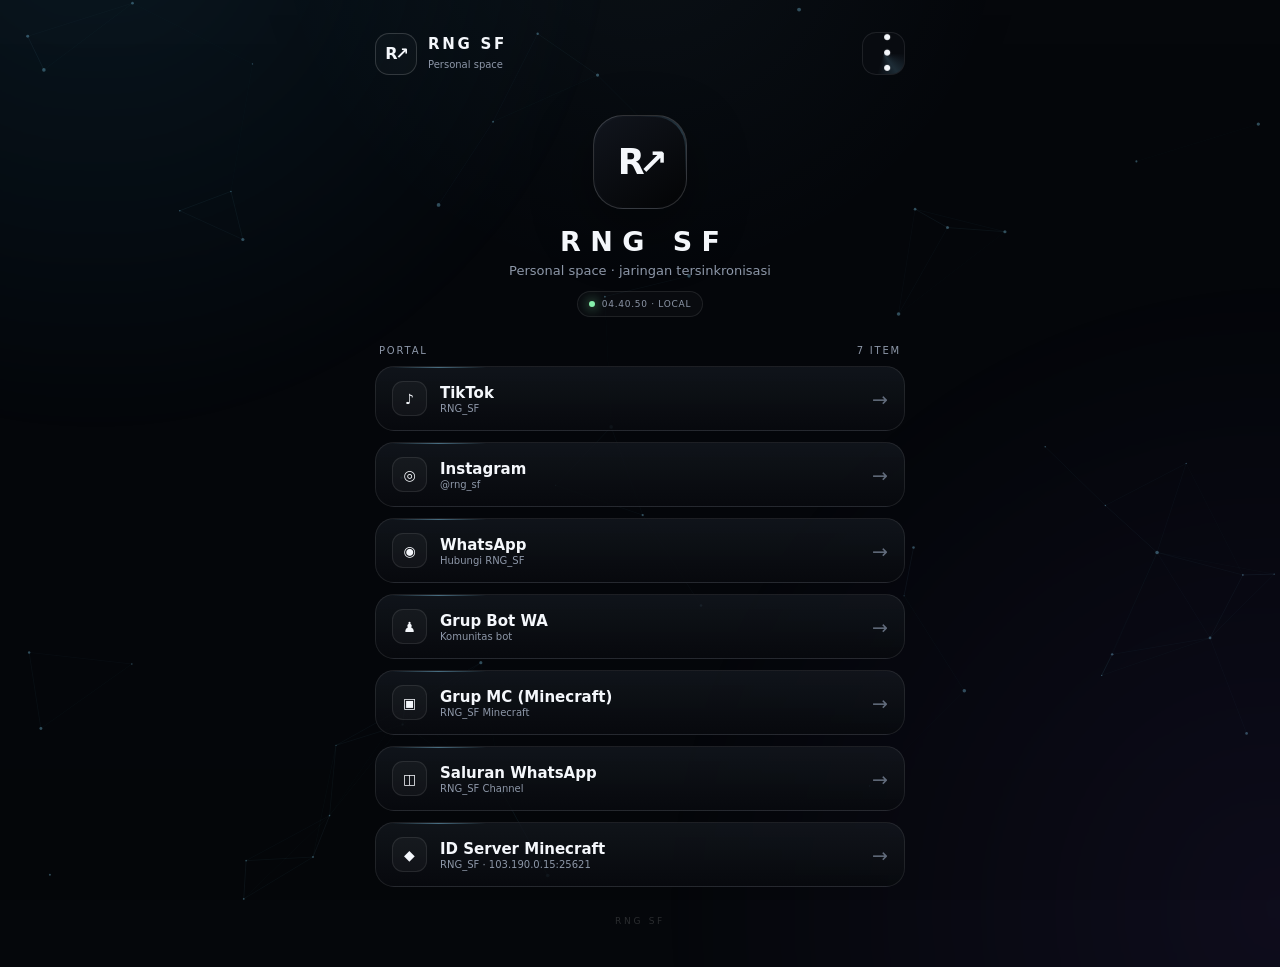
==== index.html @ b1307b65 "Add files via upload" ====
<!DOCTYPE html>
<html lang="id">
<head>

<meta charset="UTF-8">

<meta
    name="viewport"
    content="width=device-width, initial-scale=1.0, maximum-scale=1.0, user-scalable=no"
>

<meta
    name="theme-color"
    content="#05070b"
>

<meta
    name="color-scheme"
    content="dark"
>

<title>RNG SF</title>

<style>

/* =========================================================
   RNG SF
   MAIN INDEX
   Dibuat ulang dari nol.
   Jangan masukkan password di file ini.
   ========================================================= */


/* =========================================================
   ROOT
   ========================================================= */
.readmeContent{
    line-height:1.72;
    color:var(--text);
    padding:4px 2px 10px;
}

.readmeContent h2,
.readmeContent h3,
.readmeContent h4{
    margin:18px 0 8px;
    letter-spacing:-.02em;
}

.readmeContent h2:first-child{margin-top:0;}
.readmeContent p{margin:0 0 14px;}
.readmeContent ul{margin:8px 0 16px;padding-left:22px;}
.readmeContent li{margin:6px 0;}
.readmeContent code{
    padding:2px 6px;
    border:1px solid var(--border);
    border-radius:7px;
    background:rgba(255,255,255,.045);
}

.readmeContent blockquote{
    margin:12px 0;
    padding:10px 13px;
    border-left:2px solid var(--accent);
    border-radius:0 10px 10px 0;
    background:rgba(255,255,255,.025);
}

.readmeLoading,
.readmeEmpty{
    padding:28px 8px;
    text-align:center;
}

.readmeEmptyIcon{
    width:58px;
    height:58px;
    margin:0 auto 12px;
    display:grid;
    place-items:center;
    border:1px solid var(--border-strong);
    border-radius:18px;
    font-size:24px;
    animation:pulse 1.7s ease-in-out infinite;
}



:root{

    --bg:
        #05070b;

    --bg-soft:
        #090c12;

    --panel:
        rgba(14,18,25,.78);

    --panel-solid:
        #0d1118;

    --panel-soft:
        rgba(255,255,255,.035);

    --border:
        rgba(255,255,255,.09);

    --border-strong:
        rgba(255,255,255,.16);

    --text:
        #f4f7fb;

    --muted:
        #8d97a8;

    --muted-2:
        #626c7c;

    --accent:
        #8bdcff;

    --accent-soft:
        rgba(139,220,255,.12);

    --success:
        #86efac;

    --danger:
        #fb7185;

    --warning:
        #facc15;

    --radius-xl:
        28px;

    --radius-lg:
        20px;

    --radius-md:
        15px;

    --ease:
        cubic-bezier(.2,.8,.2,1);

}


/* =========================================================
   RESET
   ========================================================= */

*{

    box-sizing:
        border-box;

    margin:
        0;

    padding:
        0;

    -webkit-tap-highlight-color:
        transparent;

}


html{

    scroll-behavior:
        smooth;

}


body{

    min-height:
        100svh;

    background:
        var(--bg);

    color:
        var(--text);

    font-family:
        Inter,
        system-ui,
        -apple-system,
        BlinkMacSystemFont,
        "Segoe UI",
        sans-serif;

    overflow-x:
        hidden;

    -webkit-font-smoothing:
        antialiased;

}


button,
input,
select,
textarea{

    font:
        inherit;

}


button{

    color:
        inherit;

}


a{

    color:
        inherit;

    text-decoration:
        none;

}


[hidden]{

    display:
        none !important;

}


/* =========================================================
   BACKGROUND
   ========================================================= */

#networkCanvas{

    position:
        fixed;

    inset:
        0;

    width:
        100%;

    height:
        100%;

    z-index:
        0;

    pointer-events:
        none;

}


.backgroundGlow{

    position:
        fixed;

    inset:
        -35%;

    z-index:
        1;

    pointer-events:
        none;

    background:

        radial-gradient(
            circle at 25% 15%,
            rgba(56,189,248,.09),
            transparent 25%
        ),

        radial-gradient(
            circle at 80% 80%,
            rgba(139,92,246,.075),
            transparent 30%
        );

    filter:
        blur(15px);

    animation:
        backgroundMove 14s ease-in-out infinite alternate;

}


@keyframes backgroundMove{

    from{

        transform:
            translate(
                -1%,
                1%
            );

    }

    to{

        transform:
            translate(
                2%,
                -2%
            )
            scale(1.04);

    }

}


/* =========================================================
   MAIN
   ========================================================= */

.app{

    position:
        relative;

    z-index:
        5;

    width:
        min(100%,560px);

    min-height:
        100svh;

    margin:
        auto;

    padding:
        18px
        15px
        32px;

}


@media(min-width:700px){

    .app{

        padding-top:
            32px;

    }

}


/* =========================================================
   TOP BAR
   ========================================================= */

.topbar{

    display:
        flex;

    align-items:
        center;

    justify-content:
        space-between;

    margin-bottom:
        15px;

}


.brand{

    display:
        flex;

    align-items:
        center;

    gap:
        11px;

}


.brandIcon{

    width:
        42px;

    height:
        42px;

    border:
        1px solid var(--border-strong);

    border-radius:
        14px;

    display:
        grid;

    place-items:
        center;

    background:
        rgba(255,255,255,.025);

}


.brandIcon span{

    font-size:
        16px;

    font-weight:
        900;

    letter-spacing:
        -2px;

}


.brandText strong{

    display:
        block;

    font-size:
        15px;

    letter-spacing:
        .18em;

}


.brandText small{

    color:
        var(--muted);

    font-size:
        10px;

}


.menuButton{

    width:
        43px;

    height:
        43px;

    border:
        1px solid var(--border);

    border-radius:
        14px;

    background:
        rgba(10,13,18,.75);

    cursor:
        pointer;

    display:
        grid;

    place-items:
        center;

    transition:
        .25s var(--ease);

}


.menuButton:hover{

    border-color:
        var(--border-strong);

    background:
        rgba(255,255,255,.055);

}


.menuButton:active{

    transform:
        scale(.93);

}


.menuDots{

    font-size:
        21px;

    letter-spacing:
        3px;

    transform:
        rotate(90deg);

}



/* =========================================================
   RNG SF — POLISH / MOTION
   ========================================================= */

body::before{
    content:"";
    position:fixed;
    inset:0;
    z-index:0;
    pointer-events:none;
    background:
        radial-gradient(circle at 50% -10%, rgba(139,220,255,.055), transparent 34%),
        linear-gradient(180deg, transparent 0%, rgba(0,0,0,.12) 100%);
    opacity:.9;
}

main{
    position:relative;
    z-index:2;
}

.hero{
    animation:heroEnter .8s cubic-bezier(.2,.8,.2,1) both;
}

.hero .logo{
    animation:heroLogoIn .9s cubic-bezier(.2,.8,.2,1) both, heroFloat 5s ease-in-out 1s infinite;
}

.hero h1{
    animation:textRise .7s .12s cubic-bezier(.2,.8,.2,1) both;
}

.hero > p,
.hero .status{
    animation:textRise .7s .22s cubic-bezier(.2,.8,.2,1) both;
}

.portalList{
    perspective:900px;
}

.portalButton{
    animation:portalIn .55s var(--ease) both;
    transform-origin:center bottom;
}

.portalButton:nth-child(1){animation-delay:.04s}
.portalButton:nth-child(2){animation-delay:.09s}
.portalButton:nth-child(3){animation-delay:.14s}
.portalButton:nth-child(4){animation-delay:.19s}
.portalButton:nth-child(5){animation-delay:.24s}
.portalButton:nth-child(6){animation-delay:.29s}
.portalButton:nth-child(7){animation-delay:.34s}
.portalButton:nth-child(8){animation-delay:.39s}

.menuButton{
    position:relative;
    overflow:hidden;
}

.menuButton::after{
    content:"";
    position:absolute;
    inset:-40%;
    background:conic-gradient(from 90deg, transparent, rgba(139,220,255,.16), transparent 30%);
    animation:menuRing 5s linear infinite;
    pointer-events:none;
}

.menuDots{position:relative;z-index:1;}

.overlay.open .modal{
    animation:modalIn .34s cubic-bezier(.2,.85,.25,1) both;
}

.overlay:not(.open) .modal{
    animation:modalOut .18s ease both;
}

.menuItem{
    transition:transform .22s var(--ease), border-color .22s var(--ease), background .22s var(--ease), box-shadow .22s var(--ease);
}

.menuItem:hover{
    transform:translateX(4px);
    box-shadow:0 12px 32px rgba(0,0,0,.16);
}

.menuItem:active{
    transform:scale(.985) translateX(2px);
}

@keyframes heroEnter{
    from{opacity:0; transform:translateY(8px)}
    to{opacity:1; transform:none}
}

@keyframes heroLogoIn{
    from{opacity:0; transform:scale(.78) rotate(-8deg)}
    to{opacity:1; transform:scale(1) rotate(0)}
}

@keyframes heroFloat{
    0%,100%{transform:translateY(0)}
    50%{transform:translateY(-4px)}
}

@keyframes textRise{
    from{opacity:0; transform:translateY(7px)}
    to{opacity:1; transform:none}
}

@keyframes menuRing{
    to{transform:rotate(360deg)}
}

@keyframes modalIn{
    from{opacity:0; transform:translateY(16px) scale(.985)}
    to{opacity:1; transform:none}
}

@keyframes modalOut{
    from{opacity:1}
    to{opacity:0}
}

@media (prefers-reduced-motion:reduce){
    *,*::before,*::after{
        animation-duration:.01ms !important;
        animation-iteration-count:1 !important;
        scroll-behavior:auto !important;
    }
}

body.lightweight .hero .logo,
body.lightweight .menuButton::after{
    animation:none !important;
}

/* =========================================================
   HERO
   ========================================================= */

.hero{

    text-align:
        center;

    padding:
        25px
        5px
        25px;

}


.logo{

    position:
        relative;

    width:
        94px;

    height:
        94px;

    margin:
        0 auto 17px;

    border:
        1px solid var(--border-strong);

    border-radius:
        30px;

    display:
        grid;

    place-items:
        center;

    overflow:
        hidden;

    background:
        linear-gradient(
            145deg,
            #141922,
            #030406
        );

    box-shadow:
        0 20px 60px rgba(0,0,0,.4);

}


.logo::before{

    content:
        "";

    position:
        absolute;

    width:
        170%;

    height:
        170%;

    background:
        conic-gradient(
            transparent,
            rgba(139,220,255,.2),
            transparent 30%
        );

    animation:
        logoSpin 7s linear infinite;

}


.logo::after{

    content:
        "";

    position:
        absolute;

    inset:
        1px;

    border-radius:
        inherit;

    background:
        linear-gradient(
            145deg,
            #11151d,
            #030405
        );

}


@keyframes logoSpin{

    to{

        transform:
            rotate(360deg);

    }

}


.logo span{

    position:
        relative;

    z-index:
        2;

    font-size:
        35px;

    font-weight:
        900;

    letter-spacing:
        -6px;

}


.hero h1{

    font-size:
        27px;

    letter-spacing:
        .35em;

    margin-left:
        .35em;

    font-weight:
        800;

}


.hero p{

    margin-top:
        6px;

    color:
        var(--muted);

    font-size:
        13px;

}


.status{

    display:
        inline-flex;

    align-items:
        center;

    gap:
        7px;

    margin-top:
        13px;

    padding:
        7px
        11px;

    border:
        1px solid var(--border);

    border-radius:
        999px;

    background:
        rgba(255,255,255,.025);

    color:
        var(--muted);

    font-size:
        9px;

    letter-spacing:
        .08em;

}


.statusDot{

    width:
        6px;

    height:
        6px;

    border-radius:
        50%;

    background:
        var(--success);

    box-shadow:
        0 0 12px var(--success);

}


/* =========================================================
   PORTAL
   ========================================================= */

.sectionHeader{

    display:
        flex;

    justify-content:
        space-between;

    align-items:
        center;

    margin:
        3px
        4px
        10px;

    color:
        var(--muted);

    font-size:
        10px;

    text-transform:
        uppercase;

    letter-spacing:
        .18em;

}


.portalList{

    display:
        grid;

    gap:
        11px;

}


.portalButton{

    position:
        relative;

    width:
        100%;

    min-height:
        65px;

    border:
        1px solid var(--border);

    border-radius:
        19px;

    background:
        linear-gradient(
            180deg,
            rgba(20,24,31,.78),
            rgba(8,10,14,.88)
        );

    display:
        flex;

    align-items:
        center;

    justify-content:
        space-between;

    padding:
        0
        16px;

    overflow:
        hidden;

    cursor:
        pointer;

    animation:
        portalIn .55s var(--ease) both;

    transition:
        .3s var(--ease);

}


.portalButton::before{

    content:
        "";

    position:
        absolute;

    left:
        15px;

    top:
        0;

    width:
        95px;

    height:
        1px;

    background:
        linear-gradient(
            90deg,
            transparent,
            var(--accent),
            transparent
        );

    opacity:
        .45;

}


.portalButton::after{

    content:
        "";

    position:
        absolute;

    inset:
        0;

    background:
        linear-gradient(
            105deg,
            transparent,
            rgba(255,255,255,.045),
            transparent
        );

    transform:
        translateX(-120%);

    transition:
        .7s;

}


.portalButton:hover::after{

    transform:
        translateX(120%);

}


.portalButton:hover{

    transform:
        translateY(-2px);

    border-color:
        var(--border-strong);

}


.portalButton:active{

    transform:
        scale(.985);

}


@keyframes portalIn{

    from{

        opacity:
            0;

        transform:
            translateY(10px);

    }

    to{

        opacity:
            1;

        transform:
            none;

    }

}


.portalLeft{

    display:
        flex;

    align-items:
        center;

    gap:
        13px;

    min-width:
        0;

}


.portalIcon{

    width:
        35px;

    height:
        35px;

    flex:
        0 0 35px;

    display:
        grid;

    place-items:
        center;

    border:
        1px solid var(--border);

    border-radius:
        11px;

    background:
        rgba(255,255,255,.035);

    font-size:
        14px;

}


.portalText{

    min-width:
        0;

    text-align:
        left;

}


.portalName{

    display:
        block;

    font-size:
        15px;

    font-weight:
        700;

    white-space:
        nowrap;

    overflow:
        hidden;

    text-overflow:
        ellipsis;

}


.portalSubtitle{

    display:
        block;

    color:
        var(--muted);

    font-size:
        10px;

    margin-top:
        1px;

}


.portalArrow{

    color:
        var(--muted-2);

    font-size:
        19px;

    transition:
        .25s;

}


.portalButton:hover .portalArrow{

    color:
        var(--text);

    transform:
        translateX(4px);

}


.fallback{

    padding:
        15px;

    border:
        1px dashed var(--border-strong);

    border-radius:
        16px;

    color:
        var(--muted);

    text-align:
        center;

    font-size:
        12px;

}


/* =========================================================
   FOOTER SECRET
   ========================================================= */

.footer{

    display:
        flex;

    justify-content:
        center;

    padding-top:
        20px;

}


.secretTrigger{

    border:
        0;

    background:
        transparent;

    color:
        rgba(255,255,255,.15);

    padding:
        9px
        12px;

    font-size:
        9px;

    letter-spacing:
        .3em;

    cursor:
        pointer;

    transition:
        .3s;

}


.secretTrigger:hover{

    color:
        rgba(255,255,255,.4);

}


/* =========================================================
   OVERLAY
   ========================================================= */

.overlay{

    position:
        fixed;

    inset:
        0;

    z-index:
        50;

    display:
        flex;

    align-items:
        flex-end;

    justify-content:
        center;

    background:
        rgba(2,4,7,.72);

    backdrop-filter:
        blur(15px);

    -webkit-backdrop-filter:
        blur(15px);

    opacity:
        0;

    pointer-events:
        none;

    transition:
        .35s;

}


.overlay.open{

    opacity:
        1;

    pointer-events:
        auto;

}


/* Child screens stack above parent screens. */
#menuOverlay{z-index:50;}
#calendarOverlay{z-index:60;align-items:stretch;}
#contentOverlay{z-index:70;}
#secretOverlay{z-index:80;}
#onboardingOverlay{z-index:90;}
#calendarOverlay .modal{width:100%;max-width:none;height:100dvh;max-height:none;border-radius:0;overflow-y:auto;overscroll-behavior:contain;padding-bottom:max(18px,env(safe-area-inset-bottom));}
#calendarDays,.calendarDay{touch-action:manipulation;}
.calendarDay{user-select:none;-webkit-tap-highlight-color:transparent;}
#calendarOverlay .calendarTop{flex-shrink:0;}
#calendarOverlay .calendarDays{min-height:0;}
#calendarOverlay .calendarActions{padding-bottom:4px;}
@media(max-width:699px){
    #calendarOverlay .modal{padding:14px 12px max(16px,env(safe-area-inset-bottom));}
    #calendarOverlay .calendarDay{min-height:58px;}
    #calendarOverlay .calendarActions{position:sticky;bottom:0;background:linear-gradient(180deg,transparent,rgba(7,9,13,.98) 28%);padding-top:18px;}
}



.modal{

    width:
        min(100%,570px);

    max-height:
        92svh;

    overflow:
        auto;

    padding:
        18px
        17px
        28px;

    border:
        1px solid var(--border-strong);

    border-radius:
        28px
        28px
        0
        0;

    background:
        linear-gradient(
            180deg,
            rgba(20,24,31,.98),
            rgba(7,9,13,.99)
        );

    box-shadow:
        0 -25px 90px rgba(0,0,0,.5);

    transform:
        translateY(40px);

    transition:
        .4s var(--ease);

}


.overlay.open .modal{

    transform:
        translateY(0);

}


@media(min-width:700px){

    .overlay{

        align-items:
            center;

    }

    .modal{

        border-radius:
            28px;

        max-height:
            88svh;

    }

}


.modalHead{

    display:
        flex;

    justify-content:
        space-between;

    align-items:
        flex-start;

    gap:
        12px;

    margin-bottom:
        17px;

}


.modalHead h2{

    font-size:
        20px;

}


.modalHead p{

    color:
        var(--muted);

    font-size:
        11px;

    margin-top:
        2px;

}


.closeButton{

    width:
        38px;

    height:
        38px;

    flex:
        0 0 38px;

    border:
        1px solid var(--border);

    border-radius:
        12px;

    background:
        rgba(255,255,255,.035);

    cursor:
        pointer;

    font-size:
        20px;

}


/* =========================================================
   MENU
   ========================================================= */

.menuList{

    display:
        grid;

    gap:
        9px;

}


.menuItem{

    width:
        100%;

    border:
        1px solid var(--border);

    border-radius:
        17px;

    background:
        rgba(255,255,255,.025);

    padding:
        14px;

    display:
        flex;

    align-items:
        center;

    gap:
        12px;

    text-align:
        left;

    cursor:
        pointer;

    transition:
        .25s;

}


.menuItem:hover{

    border-color:
        var(--border-strong);

    background:
        rgba(255,255,255,.05);

}


.menuIcon{

    width:
        41px;

    height:
        41px;

    flex:
        0 0 41px;

    display:
        grid;

    place-items:
        center;

    border:
        1px solid var(--border);

    border-radius:
        13px;

    background:
        rgba(255,255,255,.03);

}


.menuText b{

    display:
        block;

    font-size:
        13px;

}


.menuText span{

    display:
        block;

    color:
        var(--muted);

    font-size:
        10px;

    margin-top:
        2px;

}


/* =========================================================
   FORM
   ========================================================= */

.formGrid{

    display:
        grid;

    gap:
        13px;

}


.field{

    display:
        grid;

    gap:
        6px;

}


.field label{

    color:
        #bbc3cf;

    font-size:
        11px;

}


.field input,
.field select,
.field textarea{

    width:
        100%;

    border:
        1px solid var(--border);

    border-radius:
        14px;

    padding:
        13px
        14px;

    outline:
        none;

    background:
        #0b0e13;

    color:
        var(--text);

}


.field input:focus,
.field select:focus,
.field textarea:focus{

    border-color:
        rgba(139,220,255,.6);

    box-shadow:
        0 0 0 3px rgba(139,220,255,.07);

}


.row{

    display:
        grid;

    grid-template-columns:
        1fr 1fr;

    gap:
        9px;

}


.choiceGrid{

    display:
        grid;

    gap:
        8px;

}


.choice{

    width:
        100%;

    padding:
        13px;

    border:
        1px solid var(--border);

    border-radius:
        14px;

    background:
        rgba(255,255,255,.025);

    text-align:
        left;

    cursor:
        pointer;

    transition:
        .25s;

}


.choice:hover{

    border-color:
        var(--border-strong);

}


.choice.active{

    border-color:
        rgba(139,220,255,.65);

    background:
        var(--accent-soft);

}


.note{

    padding:
        12px
        13px;

    border:
        1px solid var(--border);

    border-radius:
        14px;

    background:
        rgba(255,255,255,.025);

    color:
        var(--muted);

    font-size:
        11px;

}


.actions{

    display:
        grid;

    grid-template-columns:
        1fr 1fr;

    gap:
        9px;

    margin-top:
        15px;

}


.primary,
.secondary{

    width:
        100%;

    min-height:
        47px;

    border-radius:
        15px;

    cursor:
        pointer;

    font-weight:
        750;

}


.primary{

    border:
        0;

    background:
        #eef2ff;

    color:
        #080b11;

}


.secondary{

    border:
        1px solid var(--border);

    background:
        rgba(255,255,255,.035);

}


/* =========================================================
   SECRET
   ========================================================= */

.secretModal{

    background:

        radial-gradient(
            circle at 50% -10%,
            rgba(139,220,255,.1),
            transparent 35%
        ),

        linear-gradient(
            180deg,
            #0d1118,
            #05070a
        );

}


.secretContent{

    text-align:
        center;

    padding:
        7px
        3px
        4px;

}


.secretOrb{

    position:
        relative;

    width:
        84px;

    height:
        84px;

    margin:
        0 auto 18px;

    border:
        1px solid rgba(139,220,255,.2);

    border-radius:
        50%;

    display:
        grid;

    place-items:
        center;

}


.secretOrb::before{

    content:
        "";

    position:
        absolute;

    inset:
        8px;

    border:
        1px dashed rgba(139,220,255,.18);

    border-radius:
        50%;

    animation:
        spin 8s linear infinite;

}


.secretOrb::after{

    content:
        "";

    width:
        7px;

    height:
        7px;

    border-radius:
        50%;

    background:
        var(--accent);

    box-shadow:
        0 0 20px var(--accent);

    animation:
        pulse 1.5s ease-in-out infinite;

}


@keyframes spin{

    to{

        transform:
            rotate(360deg);

    }

}


@keyframes pulse{

    50%{

        transform:
            scale(1.7);

        opacity:
            .5;

    }

}


.secretContent h2{

    font-size:
        21px;

    letter-spacing:
        .08em;

}


.secretContent p{

    margin:
        5px
        0
        18px;

    color:
        var(--muted);

    font-size:
        11px;

}


.secretInput{

    width:
        100%;

    padding:
        16px;

    border:
        1px solid var(--border-strong);

    border-radius:
        15px;

    background:
        #080b0f;

    color:
        var(--text);

    text-align:
        center;

    letter-spacing:
        .32em;

    font-size:
        19px;

    outline:
        none;

}


.secretInput:focus{

    border-color:
        rgba(139,220,255,.65);

    box-shadow:
        0 0 0 4px rgba(139,220,255,.07);

}


.secretSubmit{

    margin-top:
        10px;

}


.secretStatus{

    min-height:
        21px;

    margin-top:
        10px;

    color:
        var(--muted);

    font-size:
        11px;

}


.shake{

    animation:
        shake .38s ease;

}


@keyframes shake{

    20%,
    60%{

        transform:
            translateX(-6px);

    }

    40%,
    80%{

        transform:
            translateX(6px);

    }

}


.successMark{

    width:
        58px;

    height:
        58px;

    margin:
        4px
        auto
        15px;

    border:
        1px solid rgba(134,239,172,.35);

    border-radius:
        50%;

    display:
        grid;

    place-items:
        center;

    color:
        var(--success);

    font-size:
        27px;

    animation:
        successPop .5s var(--ease);

}


@keyframes successPop{

    from{

        opacity:
            0;

        transform:
            scale(.5);

    }

    to{

        opacity:
            1;

        transform:
            scale(1);

    }

}


/* =========================================================
   ONBOARDING
   ========================================================= */

.stepbar{

    display:
        flex;

    gap:
        5px;

    margin-bottom:
        18px;

}


.stepbar i{

    flex:
        1;

    height:
        3px;

    border-radius:
        99px;

    background:
        rgba(255,255,255,.08);

}


.stepbar i.active{

    background:
        var(--accent);

}


.question{

    display:
        none;

}


.question.active{

    display:
        block;

    animation:
        questionIn .35s var(--ease);

}


@keyframes questionIn{

    from{

        opacity:
            0;

        transform:
            translateY(9px);

    }

    to{

        opacity:
            1;

        transform:
            none;

    }

}


/* =========================================================
   CALENDAR
   ========================================================= */

.calendarTop{

    display:
        flex;

    justify-content:
        space-between;

    align-items:
        center;

    margin-bottom:
        13px;

}


.calendarTitle strong{

    display:
        block;

    font-size:
        20px;

}


.calendarTitle small{

    color:
        var(--muted);

    font-size:
        10px;

}


.monthButtons{

    display:
        flex;

    gap:
        5px;

}


.monthButtons button{

    width:
        37px;

    height:
        37px;

    border:
        1px solid var(--border);

    border-radius:
        11px;

    background:
        rgba(255,255,255,.035);

    cursor:
        pointer;

}


.stats{

    display:
        grid;

    grid-template-columns:
        repeat(4,1fr);

    gap:
        8px;

    margin-bottom:
        14px;

}


.stat{

    padding:
        11px;

    border:
        1px solid var(--border);

    border-radius:
        14px;

    background:
        rgba(255,255,255,.025);

}


.stat b{

    display:
        block;

    font-size:
        17px;

}


.stat span{

    color:
        var(--muted);

    font-size:
        8px;

    letter-spacing:
        .06em;

}


.week{

    display:
        grid;

    grid-template-columns:
        repeat(7,1fr);

    gap:
        4px;

    margin-bottom:
        5px;

}


.week span{

    text-align:
        center;

    color:
        var(--muted);

    font-size:
        9px;

    padding:
        3px;

}


.calendarDays{

    display:
        grid;

    grid-template-columns:
        repeat(7,1fr);

    gap:
        4px;

}


.calendarDay{

    position:
        relative;

    min-height:
        53px;

    padding:
        6px;

    border:
        1px solid var(--border);

    border-radius:
        11px;

    background:
        rgba(255,255,255,.018);

    text-align:
        left;

    cursor:
        pointer;

}


.calendarDay.muted{

    opacity:
        .25;

}


.calendarDay.today{

    border-color:
        rgba(139,220,255,.7);

}


.calendarDay.work{

    background:
        rgba(139,220,255,.05);

}


.calendarDay.off{

    background:
        rgba(255,255,255,.018);

}


.calendarDay.leave{

    background:
        rgba(251,113,133,.08);

    border-color:
        rgba(251,113,133,.28);

}


.calendarDay.nationalHoliday{
    border-color:rgba(251,191,36,.45);
}
.nationalHolidayPanel{
    margin-top:8px; padding:10px 12px; border:1px solid rgba(251,191,36,.22);
    border-radius:12px; background:rgba(251,191,36,.045);
}
.nationalHolidayHead{display:flex;justify-content:space-between;gap:10px;align-items:center;margin-bottom:6px;}
.nationalHolidayHead small{color:var(--muted);font-size:8px;}
.nationalHolidayItem{display:flex;justify-content:space-between;gap:10px;padding:5px 0;border-top:1px solid rgba(255,255,255,.05);font-size:9px;}
.nationalHolidayItem:first-child{border-top:0;}
.nationalHolidayItem b{font-size:9px;}
.nationalHolidayItem span{color:var(--muted);text-align:right;}
.salaryPreview{display:block;margin-top:6px;color:var(--muted);font-size:9px;}

.calendarDay b{

    font-size:
        11px;

}


.calendarDay small{

    display:
        block;

    margin-top:
        4px;

    color:
        var(--muted);

    font-size:
        7px;

    white-space:
        nowrap;

    overflow:
        hidden;

    text-overflow:
        ellipsis;

}


.otDot{

    position:
        absolute;

    top:
        6px;

    right:
        6px;

    width:
        5px;

    height:
        5px;

    border-radius:
        50%;

    background:
        var(--warning);

}


.calendarActions{

    display:
        grid;

    grid-template-columns:
        1fr 1fr;

    gap:
        9px;

    margin-top:
        14px;

}


/* =========================================================
   HISTORY
   ========================================================= */

.historyList{

    display:
        grid;

    gap:
        8px;

}


.historyItem{

    display:
        flex;

    align-items:
        center;

    justify-content:
        space-between;

    gap:
        10px;

    padding:
        12px;

    border:
        1px solid var(--border);

    border-radius:
        13px;

    background:
        rgba(255,255,255,.02);

}


.historyItem b{

    display:
        block;

    font-size:
        11px;

}


.historyItem small{

    display:
        block;

    color:
        var(--muted);

    font-size:
        9px;

    margin-top:
        2px;

}


/* =========================================================
   HELP
   ========================================================= */

.help{

    display:
        grid;

    gap:
        11px;

}


.helpSection{

    padding:
        13px;

    border:
        1px solid var(--border);

    border-radius:
        15px;

    background:
        rgba(255,255,255,.02);

}


.helpSection h3{

    font-size:
        13px;

    margin-bottom:
        5px;

}


.helpSection p,
.helpSection li{

    color:
        var(--muted);

    font-size:
        11px;

}


.helpSection ol{

    padding-left:
        17px;

    display:
        grid;

    gap:
        4px;

}


/* =========================================================
   TOAST
   ========================================================= */

.toast{

    position:
        fixed;

    left:
        50%;

    bottom:
        22px;

    z-index:
        100;

    max-width:
        calc(100% - 30px);

    padding:
        10px
        14px;

    border-radius:
        12px;

    background:
        #eef2ff;

    color:
        #080b11;

    font-size:
        11px;

    font-weight:
        700;

    transform:
        translate(
            -50%,
            20px
        );

    opacity:
        0;

    pointer-events:
        none;

    transition:
        .3s;

}


.toast.show{

    opacity:
        1;

    transform:
        translate(
            -50%,
            0
        );

}


/* =========================================================
   LIGHTWEIGHT MODE
   ========================================================= */

body.lightweight .backgroundGlow,
body.lightweight #networkCanvas{

    display:
        none;

}


body.lightweight *{

    animation-duration:
        .001ms !important;

    transition-duration:
        .001ms !important;

}


/* =========================================================
   MOBILE
   ========================================================= */

@media(max-width:390px){

    .app{

        padding-left:
            11px;

        padding-right:
            11px;

    }

    .hero h1{

        font-size:
            23px;

    }

    .portalButton{

        min-height:
            61px;

    }

    .calendarDay{

        min-height:
            48px;

    }

}


@media(prefers-reduced-motion:reduce){

    *{

        animation-duration:
            .001ms !important;

        transition-duration:
            .001ms !important;

    }

}


.readmeContent{line-height:1.75;color:var(--text);padding:4px 2px 18px;}
.readmeContent h2,.readmeContent h3,.readmeContent h4{margin:20px 0 9px;letter-spacing:-.02em;}
.readmeContent h2:first-child{margin-top:0;}
.readmeContent p{margin:0 0 14px;color:var(--text);}
.readmeContent ul{margin:4px 0 17px;padding-left:22px;}
.readmeContent li{margin:6px 0;color:var(--muted);}
.readmeContent strong{font-weight:750;}
.readmeContent em{color:var(--muted);}
.readmeContent code{padding:2px 6px;border:1px solid var(--border);border-radius:7px;background:rgba(255,255,255,.045);}
.readmeContent pre{overflow:auto;margin:12px 0;padding:13px;border:1px solid var(--border);border-radius:14px;background:rgba(0,0,0,.25);font-size:11px;}
.readmeContent blockquote{margin:12px 0;padding:11px 14px;border-left:2px solid var(--accent);border-radius:0 11px 11px 0;background:rgba(255,255,255,.025);color:var(--muted);}
.readmeContent a{color:var(--accent);text-decoration:underline;text-underline-offset:3px;}
.readmeMedia{display:flex;justify-content:center;margin:14px 0 18px;overflow:hidden;}
.readmeMedia img{display:block;height:auto;max-height:360px;object-fit:contain;border-radius:14px;}
.readmeLoading,.readmeEmpty{padding:28px 8px;text-align:center;color:var(--muted);}
.readmeEmptyIcon{width:58px;height:58px;margin:0 auto 12px;display:grid;place-items:center;border:1px solid var(--border-strong);border-radius:18px;font-size:24px;}
</style>
</head>


<body>


<canvas id="networkCanvas"></canvas>

<div class="backgroundGlow"></div>


<main class="app">


    <!-- =====================================================
         TOP BAR
         ===================================================== -->

    <header class="topbar">

        <div class="brand">

            <div class="brandIcon">
                <span>R↗</span>
            </div>

            <div class="brandText">

                <strong>RNG SF</strong>

                <small>
                    Personal space
                </small>

            </div>

        </div>


        <button
            class="menuButton"
            id="menuButton"
            type="button"
            aria-label="Buka menu"
        >

            <span class="menuDots">
                •••
            </span>

        </button>

    </header>


    <!-- =====================================================
         HERO
         ===================================================== -->

    <section class="hero">

        <div class="logo">

            <span>
                R↗
            </span>

        </div>


        <h1>
            RNG SF
        </h1>


        <p>
            Personal space · jaringan tersinkronisasi
        </p>


        <span class="status">

            <i class="statusDot"></i>

            <span id="systemStatus">
                LOCAL STORAGE READY
            </span>

        </span>

    </section>


    <!-- =====================================================
         PORTAL BUTTONS
         ===================================================== -->

    <div class="sectionHeader">

        <span>
            Portal
        </span>

        <span id="buttonCount"></span>

    </div>


    <section
        class="portalList"
        id="portalList"
        aria-label="Daftar portal"
    ></section>


    <p
        class="fallback"
        id="portalFallback"
        hidden
    >
        Konfigurasi tombol belum dimuat.
    </p>


    <!-- =====================================================
         SECRET TRIGGER
         ===================================================== -->

    <footer class="footer">

        <button
            class="secretTrigger"
            id="secretTrigger"
            type="button"
        >
            RNG SF
        </button>

    </footer>


</main>


<!-- =========================================================
     MENU
     ========================================================= -->

<div
    class="overlay"
    id="menuOverlay"
    aria-hidden="true"
>

    <div class="modal">

        <div class="modalHead">

            <div>

                <h2>
                    Menu
                </h2>

                <p>
                    Pengaturan ruang pribadi
                </p>

            </div>


            <button
                class="closeButton"
                type="button"
                data-close="menuOverlay"
            >
                ×
            </button>

        </div>


        <div class="menuList">


            <button
                class="menuItem"
                id="openCalendar"
                type="button"
            >

                <div class="menuIcon">
                    ▦
                </div>

                <div class="menuText">

                    <b>
                        Kalender
                    </b>

                    <span>
                        Jadwal, kerja, libur, lembur & history
                    </span>

                </div>

            </button>


            <button
                class="menuItem"
                id="openProfile"
                type="button"
            >

                <div class="menuIcon">
                    ◎
                </div>

                <div class="menuText">

                    <b>
                        Profil & pengaturan
                    </b>

                    <span>
                        Ubah pengaturan kalender
                    </span>

                </div>

            </button>


            <button
                class="menuItem"
                id="openHelp"
                type="button"
            >

                <div class="menuIcon">
                    ?
                </div>

                <div class="menuText">

                    <b>
                        Tata cara penggunaan
                    </b>

                    <span>
                        Panduan singkat fitur
                    </span>

                </div>

            </button>


            <button
                class="menuItem"
                id="openReadme"
                type="button"
            >

                <div class="menuIcon">
                    ▤
                </div>

                <div class="menuText">

                    <b>
                        README / Tentang RNG SF
                    </b>

                    <span>
                        Tentang proyek, fitur & catatan
                    </span>

                </div>

            </button>


            <button
                class="menuItem"
                id="toggleLightweight"
                type="button"
            >

                <div class="menuIcon">
                    ◐
                </div>

                <div class="menuText">

                    <b>
                        Tampilan ringan
                    </b>

                    <span>
                        Kurangi animasi untuk perangkat lemah
                    </span>

                </div>

            </button>


            <button
                class="menuItem"
                id="resetData"
                type="button"
            >

                <div class="menuIcon">
                    ↺
                </div>

                <div class="menuText">

                    <b>
                        Reset data lokal
                    </b>

                    <span>
                        Hapus profil, kalender & history
                    </span>

                </div>

            </button>


        </div>

    </div>

</div>


<!-- =========================================================
     SECRET ACCESS
     ========================================================= -->

<div
    class="overlay"
    id="secretOverlay"
    aria-hidden="true"
>

    <div class="modal secretModal">

        <div class="modalHead">

            <div>

                <h2>
                    Akses
                </h2>

                <p>
                    Verifikasi tambahan
                </p>

            </div>


            <button
                class="closeButton"
                type="button"
                data-close="secretOverlay"
            >
                ×
            </button>

        </div>


        <div
            class="secretContent"
            id="secretContent"
        >

            <div class="secretOrb"></div>


            <h2 id="secretTitle">
                PRIVATE ACCESS
            </h2>


            <p id="secretDescription">
                Masukkan kode akses untuk melanjutkan.
            </p>


            <form
                id="secretForm"
                autocomplete="off"
            >

                <input
                    class="secretInput"
                    id="secretInput"
                    type="password"
                    inputmode="numeric"
                    autocomplete="off"
                    autocapitalize="off"
                    spellcheck="false"
                    maxlength="32"
                    placeholder="••••••"
                >


                <button
                    class="primary secretSubmit"
                    id="secretSubmit"
                    type="submit"
                >
                    Lanjut
                </button>

            </form>


            <div
                class="secretStatus"
                id="secretStatus"
                aria-live="polite"
            ></div>

        </div>

    </div>

</div>


<!-- =========================================================
     CONTENT MODAL
     ========================================================= -->

<div
    class="overlay"
    id="contentOverlay"
    aria-hidden="true"
>

    <div class="modal">

        <div class="modalHead">

            <div>

                <h2 id="contentTitle">
                    Informasi
                </h2>

                <p id="contentSubtitle">
                    RNG SF
                </p>

            </div>


            <button
                class="closeButton"
                type="button"
                data-close="contentOverlay"
            >
                ×
            </button>

        </div>


        <div id="contentBody"></div>

    </div>

</div>


<!-- =========================================================
     ONBOARDING
     ========================================================= -->

<div
    class="overlay"
    id="onboardingOverlay"
    aria-hidden="true"
>

    <div class="modal">

        <div class="modalHead">

            <div>

                <h2>
                    Siapkan kalender
                </h2>

                <p>
                    Pengaturan disimpan di browser ini.
                </p>

            </div>


            <button
                class="closeButton"
                type="button"
                data-close="onboardingOverlay"
            >
                ×
            </button>

        </div>


        <div
            class="stepbar"
            id="stepbar"
        ></div>


        <form
            id="onboardingForm"
            autocomplete="off"
        >


            <!-- STEP 1 -->

            <div
                class="question active"
                data-step="1"
            >

                <div class="formGrid">


                    <div class="field">

                        <label>
                            Nama panggilan
                        </label>

                        <input
                            name="name"
                            maxlength="40"
                            required
                            placeholder="Contoh: Asep"
                        >

                    </div>


                    <div class="field">

                        <label>
                            Umur
                        </label>

                        <input
                            name="age"
                            type="number"
                            min="1"
                            max="120"
                            required
                            placeholder="19"
                        >

                    </div>


                    <div class="field">

                        <label>
                            Status
                        </label>


                        <div class="choiceGrid">

                            <button
                                class="choice"
                                type="button"
                                data-choice="status"
                                data-value="sekolah"
                            >
                                Sekolah
                            </button>


                            <button
                                class="choice"
                                type="button"
                                data-choice="status"
                                data-value="kerja"
                            >
                                Kerja
                            </button>


                            <button
                                class="choice"
                                type="button"
                                data-choice="status"
                                data-value="lain"
                            >
                                Lainnya / tidak tetap
                            </button>

                        </div>

                    </div>


                    <div
                        class="field"
                        id="schoolField"
                        hidden
                    >

                        <label>
                            Nama sekolah
                        </label>

                        <input
                            name="school"
                            maxlength="80"
                        >

                    </div>


                    <div
                        class="field"
                        id="companyField"
                        hidden
                    >

                        <label>
                            Nama PT / tempat kerja
                        </label>

                        <input
                            name="company"
                            maxlength="80"
                        >

                    </div>


                </div>

            </div>


            <!-- STEP 2 -->

            <div
                class="question"
                data-step="2"
            >

                <div class="formGrid">


                    <div class="field">

                        <label id="hoursQuestionLabel">Apakah ada jam kerja?</label>


                        <div class="choiceGrid">

                            <button
                                class="choice"
                                type="button"
                                data-choice="hasHours"
                                data-value="yes"
                            >
                                Ya
                            </button>


                            <button
                                class="choice"
                                type="button"
                                data-choice="hasHours"
                                data-value="no"
                            >
                                Tidak
                            </button>

                        </div>

                    </div>


                    <div
                        class="field"
                        id="shiftField"
                        hidden
                    >

                        <label>
                            Apakah menggunakan shift?
                        </label>


                        <div class="choiceGrid">

                            <button
                                class="choice"
                                type="button"
                                data-choice="hasShift"
                                data-value="yes"
                            >
                                Ya
                            </button>


                            <button
                                class="choice"
                                type="button"
                                data-choice="hasShift"
                                data-value="no"
                            >
                                Tidak
                            </button>

                        </div>

                    </div>


                    <div
                        class="field"
                        id="shiftCountField"
                        hidden
                    >

                        <label>
                            Ada berapa shift?
                        </label>

                        <input
                            name="shiftCount"
                            type="number"
                            min="1"
                            max="10"
                            placeholder="2"
                        >

                    </div>


                    <div
                        class="field"
                        id="shiftWriteField"
                        hidden
                    >

                        <label>
                            Jadwal shift mau ditulis?
                        </label>


                        <div class="choiceGrid">

                            <button
                                class="choice"
                                type="button"
                                data-choice="writeShift"
                                data-value="yes"
                            >
                                Ya, atur jam shift
                            </button>


                            <button
                                class="choice"
                                type="button"
                                data-choice="writeShift"
                                data-value="no"
                            >
                                Tidak, nanti manual
                            </button>

                        </div>

                    </div>


                    <div class="field">

                        <label>
                            Pengisian kalender
                        </label>


                        <div class="choiceGrid">

                            <button
                                class="choice"
                                type="button"
                                data-choice="calendarMode"
                                data-value="auto"
                            >
                                Otomatis
                            </button>


                            <button
                                class="choice"
                                type="button"
                                data-choice="calendarMode"
                                data-value="manual"
                            >
                                Manual
                            </button>

                        </div>

                    </div>


                </div>

            </div>


            <!-- STEP 3 -->

            <div
                class="question"
                data-step="3"
            >

                <div class="formGrid">


                    <div class="field">

                        <label id="mainHoursLabel">Jam kerja utama</label>

                        <div class="row">

                            <input
                                name="start"
                                type="time"
                            >

                            <input
                                name="end"
                                type="time"
                            >

                        </div>

                    </div>


                    <div class="field">

                        <label>
                            Sabtu berbeda?
                        </label>


                        <div class="choiceGrid">

                            <button
                                class="choice"
                                type="button"
                                data-choice="satDifferent"
                                data-value="yes"
                            >
                                Ya
                            </button>


                            <button
                                class="choice"
                                type="button"
                                data-choice="satDifferent"
                                data-value="no"
                            >
                                Tidak
                            </button>

                        </div>

                    </div>


                    <div
                        class="field"
                        id="satHoursField"
                        hidden
                    >

                        <label>
                            Jam kerja Sabtu
                        </label>

                        <div class="row">

                            <input
                                name="satStart"
                                type="time"
                            >

                            <input
                                name="satEnd"
                                type="time"
                            >

                        </div>

                    </div>


                    <div class="field">

                        <label id="sundayWorkLabel">Minggu kerja?</label>


                        <div class="choiceGrid">

                            <button
                                class="choice"
                                type="button"
                                data-choice="sundayWork"
                                data-value="yes"
                            >
                                Ya
                            </button>


                            <button
                                class="choice"
                                type="button"
                                data-choice="sundayWork"
                                data-value="no"
                            >
                                Tidak
                            </button>

                        </div>

                    </div>


                    <div class="note">

                        Jika jam kerja tidak teratur,
                        bagian jam ini boleh dikosongkan.

                    </div>


                </div>

            </div>


            <!-- STEP 4 -->

            <div
                class="question"
                data-step="4"
            >

                <div class="formGrid">


                    <div class="field">

                        <label>
                            Apakah ada lembur?
                        </label>


                        <div class="choiceGrid">

                            <button
                                class="choice"
                                type="button"
                                data-choice="hasOvertime"
                                data-value="yes"
                            >
                                Ya
                            </button>


                            <button
                                class="choice"
                                type="button"
                                data-choice="hasOvertime"
                                data-value="no"
                            >
                                Tidak
                            </button>

                        </div>

                    </div>


                    <div
                        class="field"
                        id="overtimeModeField"
                        hidden
                    >

                        <label>
                            Sistem lembur
                        </label>


                        <div class="choiceGrid">

                            <button
                                class="choice"
                                type="button"
                                data-choice="overtimeMode"
                                data-value="fixed"
                            >
                                Jam mati / tarif tetap
                            </button>


                            <button
                                class="choice"
                                type="button"
                                data-choice="overtimeMode"
                                data-value="live"
                            >
                                Jam hidup / berdasarkan durasi
                            </button>

                        </div>

                    </div>


                    <div
                        class="field"
                        id="overtimeRateField"
                        hidden
                    >

                        <label>
                            Tarif lembur
                        </label>

                        <div class="row">

                            <input
                                name="overtime30"
                                type="number"
                                min="0"
                                placeholder="30 menit"
                            >

                            <input
                                name="overtime60"
                                type="number"
                                min="0"
                                placeholder="1 jam"
                            >

                        </div>

                    </div>


                </div>

            </div>


            <!-- STEP 5 -->

            <div
                class="question"
                data-step="5"
            >

                <div class="formGrid">


                    <div class="field">

                        <label>
                            Mau hitung gaji?
                        </label>


                        <div class="choiceGrid">

                            <button
                                class="choice"
                                type="button"
                                data-choice="salary"
                                data-value="yes"
                            >
                                Ya
                            </button>


                            <button
                                class="choice"
                                type="button"
                                data-choice="salary"
                                data-value="no"
                            >
                                Tidak
                            </button>

                        </div>

                    </div>


                    <div
                        class="field"
                        id="salaryField"
                        hidden
                    >

                        <label>
                            Dasar gaji
                        </label>

                        <select name="salaryBase">

                            <option value="day">
                                Per hari
                            </option>

                            <option value="hour">
                                Per jam
                            </option>

                            <option value="month">
                                Per bulan
                            </option>

                        </select>


                        <input
                            name="salaryAmount"
                            type="text"
                            inputmode="numeric"
                            pattern="[0-9.]*"
                            autocomplete="off"
                            placeholder="Nominal"
                        >

                        <small class="salaryPreview" data-salary-preview>
                            Masukkan angka saja
                        </small>

                    </div>


                    <div class="field">

                        <label>
                            Hitung hari libur?
                        </label>


                        <div class="choiceGrid">

                            <button
                                class="choice"
                                type="button"
                                data-choice="countOff"
                                data-value="yes"
                            >
                                Ya, tampilkan
                            </button>


                            <button
                                class="choice"
                                type="button"
                                data-choice="countOff"
                                data-value="no"
                            >
                                Tidak
                            </button>

                        </div>

                    </div>


                    <div class="note">

                        Semua pengaturan masih bisa diedit
                        setelah kalender dibuat.

                    </div>


                </div>

            </div>


            <div class="actions">

                <button
                    class="secondary"
                    id="onboardingBack"
                    type="button"
                >
                    Kembali
                </button>


                <button
                    class="primary"
                    id="onboardingNext"
                    type="button"
                >
                    Lanjut
                </button>

            </div>


        </form>

    </div>

</div>


<!-- =========================================================
     CALENDAR
     ========================================================= -->

<div
    class="overlay"
    id="calendarOverlay"
    aria-hidden="true"
>

    <div class="modal">

        <div class="modalHead">

            <div>

                <h2>
                    Kalender
                </h2>

                <p id="calendarUser">
                    Jadwal pribadi
                </p>

            </div>


            <button
                class="closeButton"
                type="button"
                data-close="calendarOverlay"
            >
                ×
            </button>

        </div>


        <div class="calendarTop">

            <div class="calendarTitle">

                <strong id="monthLabel">
                    -
                </strong>

                <small id="yearLabel">
                    -
                </small>

            </div>


            <div class="monthButtons">

                <button
                    id="previousMonth"
                    type="button"
                >
                    ‹
                </button>


                <button
                    id="currentMonth"
                    type="button"
                >
                    •
                </button>


                <button
                    id="nextMonth"
                    type="button"
                >
                    ›
                </button>

            </div>

        </div>


        <div class="stats">

            <div class="stat">

                <b id="workCount">
                    0
                </b>

                <span>
                    HARI KERJA
                </span>

            </div>


            <div class="stat">

                <b id="offCount">
                    0
                </b>

                <span>
                    LIBUR / OFF
                </span>

            </div>


            <div class="stat">

                <b id="overtimeCount">
                    0j
                </b>

                <span>
                    LEMBUR
                </span>

            </div>

            <div class="stat">
                <b id="salaryEstimate">—</b>
                <span>ESTIMASI GAJI</span>
            </div>

        </div>


        <div class="week">

            <span>
                Min
            </span>

            <span>
                Sen
            </span>

            <span>
                Sel
            </span>

            <span>
                Rab
            </span>

            <span>
                Kam
            </span>

            <span>
                Jum
            </span>

            <span>
                Sab
            </span>

        </div>


        <div
            class="calendarDays"
            id="calendarDays"
        ></div>

        <div class="nationalHolidayPanel" id="nationalHolidayPanel" hidden>
            <div class="nationalHolidayHead">
                <b>Libur nasional</b>
                <small>Hari libur resmi Indonesia</small>
            </div>
            <div id="nationalHolidayList"></div>
        </div>


        <div class="calendarActions">

            <button
                class="secondary"
                id="calendarSettings"
                type="button"
            >
                Pengaturan
            </button>


            <button
                class="secondary"
                id="calendarHistory"
                type="button"
            >
                History
            </button>


            <button
                class="secondary"
                id="calendarHoliday"
                type="button"
            >
                Atur libur
            </button>


            <button
                class="secondary"
                id="calendarToday"
                type="button"
            >
                Hari ini
            </button>

        </div>

    </div>

</div>


<!-- =========================================================
     TOAST
     ========================================================= -->

<div
    class="toast"
    id="toast"
></div>


<!-- =========================================================
     EXTERNAL DATA & SCRIPTS
     ========================================================= -->

<!-- Config & Settings -->
<script src="config/passwords.js"></script>
<script src="config/buttons.js"></script>
<script src="config/messages.js"></script>
<script src="config/settings.js"></script>

<!-- Assets & Theme -->
<script src="assets/theme.js"></script>

<!-- Calendar Engine -->
<script src="calendar/calendar-engine.js"></script>


<script>

"use strict";


/* =========================================================
   RNG SF CORE
   ========================================================= */

const $ = (
    selector,
    root = document
) => root.querySelector(selector);


const $$ = (
    selector,
    root = document
) => [
    ...root.querySelectorAll(selector)
];


/* =========================================================
   STORAGE
   ========================================================= */

const STORAGE = {

    profile:
        "rng_profile",

    calendar:
        "rng_calendar",

    history:
        "rng_history",

    appearance:
        "rng_appearance"

};


/* =========================================================
   GLOBAL STATE
   ========================================================= */

const state = {

    secretStage:
        "main",

    activeAccess:
        null,

    gatewayBirthdayMatches:
        [],

    onboardingStep:
        1,

    onboardingData:
        {},

    calendarDate:
        new Date()

};


/* =========================================================
   BASIC STORAGE HELPERS
   ========================================================= */

function readJSON(
    key,
    fallback
){

    try{

        const raw =
            localStorage.getItem(key);

        if(!raw){

            return fallback;

        }

        return JSON.parse(raw);

    }catch(error){

        return fallback;

    }

}


function writeJSON(
    key,
    value
){

    try{

        localStorage.setItem(
            key,
            JSON.stringify(value)
        );

        return true;

    }catch(error){

        return false;

    }

}


/* =========================================================
   TOAST
   ========================================================= */

let toastTimer = null;


function showToast(
    message
){

    const toast =
        $("#toast");

    toast.textContent =
        message;

    toast.classList.add(
        "show"
    );

    clearTimeout(
        toastTimer
    );

    toastTimer =
        setTimeout(
            () => {

                toast.classList.remove(
                    "show"
                );

            },
            2200
        );

}


/* =========================================================
   OVERLAY
   ========================================================= */

function openOverlay(
    id
){

    const overlay =
        document.getElementById(
            id
        );

    if(!overlay){

        return;

    }

    overlay.classList.add(
        "open"
    );

    overlay.setAttribute(
        "aria-hidden",
        "false"
    );

    document.body.style.overflow =
        "hidden";

}


function closeOverlay(
    id
){

    const overlay =
        document.getElementById(
            id
        );

    if(!overlay){

        return;

    }

    overlay.classList.remove(
        "open"
    );

    overlay.setAttribute(
        "aria-hidden",
        "true"
    );

    if(
        !$$(
            ".overlay.open"
        ).length
    ){

        document.body.style.overflow =
            "";

    }

}


$$(
    "[data-close]"
).forEach(
    button => {

        button.addEventListener(
            "click",
            () => {

                closeOverlay(
                    button.dataset.close
                );

            }
        );

    }
);


$$(
    ".overlay"
).forEach(
    overlay => {

        overlay.addEventListener(
            "click",
            event => {

                if(
                    event.target ===
                    overlay
                ){

                    closeOverlay(
                        overlay.id
                    );

                }

            }
        );

    }
);


document.addEventListener(
    "keydown",
    event => {

        if(
            event.key ===
            "Escape"
        ){

            $$(".overlay.open")
                .forEach(
                    overlay =>
                        closeOverlay(
                            overlay.id
                        )
                );

        }

    }
);


/* =========================================================
   HTML ESCAPE
   ========================================================= */

function escapeHTML(
    value
){

    return String(
        value ?? ""
    ).replace(
        /[&<>"']/g,
        character => {

            const map = {

                "&":
                    "&amp;",

                "<":
                    "&lt;",

                ">":
                    "&gt;",

                '"':
                    "&quot;",

                "'":
                    "&#039;"

            };

            return map[
                character
            ];

        }
    );

}



/* =========================================================
   README VIEWER
   ========================================================= */

function safeReadmeURL(value){
    const url = String(value || "").trim();

    if(!url) return "";

    if(/^https?:\/\//i.test(url)) return url;

    if(/^\.?\/?[a-zA-Z0-9_./%+\-~]+$/i.test(url)) return url;

    return "";
}

function readmeInline(text){
    let value = escapeHTML(text);

    value = value.replace(/\*\*(.+?)\*\*/g, "<strong>$1</strong>");
    value = value.replace(/\*([^*]+)\*/g, "<em>$1</em>");
    value = value.replace(/`([^`]+)`/g, "<code>$1</code>");

    value = value.replace(/\[([^\]]+)\]\((https?:\/\/[^)]+)\)/g,
        '<a href="$2" target="_blank" rel="noopener noreferrer">$1</a>'
    );

    return value;
}

function readmeImage(line){
    const match = line.match(/<img\s+([^>]*?)\/?>(?:\s*)$/i);
    if(!match) return null;

    const attrs = match[1];
    const srcMatch = attrs.match(/src=["']([^"']+)["']/i);
    if(!srcMatch) return null;

    const src = safeReadmeURL(srcMatch[1]);
    if(!src) return null;

    const altMatch = attrs.match(/alt=["']([^"']*)["']/i);
    const widthMatch = attrs.match(/width=["']([^"']+)["']/i);
    const alt = escapeHTML(altMatch ? altMatch[1] : "");
    const width = widthMatch && /^\d+(%|px)?$/i.test(widthMatch[1])
        ? widthMatch[1]
        : "100%";

    return `
        <div class="readmeMedia">
            <img src="${escapeHTML(src)}" alt="${alt}" style="max-width:${escapeHTML(width)}">
        </div>
    `;
}

function renderReadme(markdown){
    const lines = String(markdown || "").replace(/\r/g, "").split("\n");
    const output = [];
    let inCode = false;
    let codeBuffer = [];
    let listOpen = false;

    const closeList = () => {
        if(listOpen){
            output.push("</ul>");
            listOpen = false;
        }
    };

    for(const rawLine of lines){
        const line = rawLine.trimEnd();
        const trimmed = line.trim();

        if(trimmed.startsWith("```")){
            if(inCode){
                output.push(`<pre><code>${escapeHTML(codeBuffer.join("\n"))}</code></pre>`);
                codeBuffer = [];
                inCode = false;
            }else{
                closeList();
                inCode = true;
            }
            continue;
        }

        if(inCode){
            codeBuffer.push(line);
            continue;
        }

        const image = readmeImage(trimmed);
        if(image){
            closeList();
            output.push(image);
            continue;
        }

        if(/^<div[^>]*>\s*$/i.test(trimmed) || /^<\/div>$/i.test(trimmed) || /^<br\s*\/?>(?:<br\s*\/? >)?$/i.test(trimmed)){
            continue;
        }

        let match;

        if((match = trimmed.match(/^###\s+(.+)$/))){
            closeList();
            output.push(`<h4>${readmeInline(match[1])}</h4>`);
            continue;
        }
        if((match = trimmed.match(/^##\s+(.+)$/))){
            closeList();
            output.push(`<h3>${readmeInline(match[1])}</h3>`);
            continue;
        }
        if((match = trimmed.match(/^#\s+(.+)$/))){
            closeList();
            output.push(`<h2>${readmeInline(match[1])}</h2>`);
            continue;
        }
        if((match = trimmed.match(/^>\s?(.*)$/))){
            closeList();
            output.push(`<blockquote>${readmeInline(match[1])}</blockquote>`);
            continue;
        }
        if((match = trimmed.match(/^[-*]\s+(.+)$/))){
            if(!listOpen){
                output.push("<ul>");
                listOpen = true;
            }
            output.push(`<li>${readmeInline(match[1])}</li>`);
            continue;
        }

        if(!trimmed){
            closeList();
            continue;
        }

        closeList();
        output.push(`<p>${readmeInline(trimmed)}</p>`);
    }

    if(inCode){
        output.push(`<pre><code>${escapeHTML(codeBuffer.join("\n"))}</code></pre>`);
    }
    closeList();

    return `<div class="readmeContent">${output.join("\n")}</div>`;
}

async function openReadme(){
    showContent(
        "README",
        "RNG SF · Tentang proyek",
        `<div class="readmeLoading">Memuat README…</div>`
    );

    try{
        const response = await fetch("README.md", {cache:"no-store"});
        if(!response.ok) throw new Error("README tidak ditemukan");

        const markdown = await response.text();
        $("#contentBody").innerHTML = renderReadme(markdown);
    }catch(error){
        $("#contentBody").innerHTML = `
            <div class="readmeEmpty">
                <div class="readmeEmptyIcon">▤</div>
                <h3>README belum tersedia</h3>
                <p>
                    README.md belum bisa dimuat dari halaman ini.
                    Pastikan file berada di folder yang sama dengan index.html.
                </p>
            </div>
        `;
    }
}


/* =========================================================
   BACKGROUND PARTICLES
   ========================================================= */

const canvas =
    $("#networkCanvas");

const context =
    canvas.getContext(
        "2d"
    );


let particles =
    [];


function resizeCanvas(){

    const ratio =
        Math.min(
            window.devicePixelRatio || 1,
            1.5
        );

    const width =
        window.innerWidth;

    const height =
        window.innerHeight;

    canvas.width =
        width * ratio;

    canvas.height =
        height * ratio;

    canvas.style.width =
        width + "px";

    canvas.style.height =
        height + "px";

    context.setTransform(
        ratio,
        0,
        0,
        ratio,
        0,
        0
    );


    const count =
        Math.min(
            55,
            Math.max(
                18,
                Math.floor(
                    width * height / 18000
                )
            )
        );


    particles =
        Array.from(
            {
                length:
                    count
            },
            () => ({

                x:
                    Math.random()
                    * width,

                y:
                    Math.random()
                    * height,

                vx:
                    (Math.random()-.5)
                    * .28,

                vy:
                    (Math.random()-.5)
                    * .28,

                radius:
                    Math.random()
                    * 1.5
                    + .5

            })
        );

}


function animateBackground(){

    const width =
        window.innerWidth;

    const height =
        window.innerHeight;


    context.clearRect(
        0,
        0,
        width,
        height
    );


    for(
        const particle
        of particles
    ){

        particle.x +=
            particle.vx;

        particle.y +=
            particle.vy;


        if(
            particle.x < 0 ||
            particle.x > width
        ){

            particle.vx *=
                -1;

        }


        if(
            particle.y < 0 ||
            particle.y > height
        ){

            particle.vy *=
                -1;

        }


        context.beginPath();

        context.arc(
            particle.x,
            particle.y,
            particle.radius,
            0,
            Math.PI * 2
        );

        context.fillStyle =
            "rgba(139,220,255,.32)";

        context.fill();

    }


    for(
        let i = 0;
        i < particles.length;
        i++
    ){

        for(
            let j = i + 1;
            j < particles.length;
            j++
        ){

            const a =
                particles[i];

            const b =
                particles[j];


            const dx =
                a.x - b.x;

            const dy =
                a.y - b.y;

            const distance =
                Math.hypot(
                    dx,
                    dy
                );


            if(
                distance < 135
            ){

                context.beginPath();

                context.moveTo(
                    a.x,
                    a.y
                );

                context.lineTo(
                    b.x,
                    b.y
                );

                context.strokeStyle =
                    `rgba(
                        139,
                        220,
                        255,
                        ${.13 - distance / 1300}
                    )`;

                context.lineWidth =
                    .6;

                context.stroke();

            }

        }

    }


    requestAnimationFrame(
        animateBackground
    );

}


window.addEventListener(
    "resize",
    resizeCanvas
);


resizeCanvas();

animateBackground();


/* =========================================================
   BUTTON CONFIG
   ========================================================= */

function getButtonConfig(){

    if(
        typeof BUTTONS_DATA !==
        "undefined"
    ){

        return BUTTONS_DATA;

    }


    if(
        typeof BUTTON_CONFIG !==
        "undefined"
    ){

        return BUTTON_CONFIG;

    }


    if(
        typeof BUTTONS !==
        "undefined"
    ){

        return BUTTONS;

    }


    return null;

}


function normalizeButtons(
    data
){

    let list = [];


    if(
        Array.isArray(data)
    ){

        list =
            data;

    }else if(
        Array.isArray(
            data?.buttons
        )
    ){

        list =
            data.buttons;

    }else if(
        Array.isArray(
            data?.items
        )
    ){

        list =
            data.items;

    }else if(
        Array.isArray(
            data?.links
        )
    ){

        list =
            data.links;

    }


    return list
        .map(
            (
                item,
                index
            ) => {

                if(
                    typeof item ===
                    "string"
                ){

                    return {

                        name:
                            "Portal " +
                            (index + 1),

                        subtitle:
                            "",

                        icon:
                            "◇",

                        type:
                            "link",

                        value:
                            item

                    };

                }


                return {

                    name:
                        item.name ||
                        item.title ||
                        (
                            "Portal " +
                            (index + 1)
                        ),

                    subtitle:
                        item.subtitle ||
                        item.description ||
                        "",

                    icon:
                        item.icon ||
                        "◇",

                    type:
                        (
                            item.type ||
                            item.kind ||
                            "link"
                        ).toLowerCase(),

                    value:
                        item.url ||
                        item.link ||
                        item.href ||
                        item.value ||
                        item.id ||
                        ""

                };

            }
        )
        .filter(
            item =>
                item.value
        );

}


function renderButtons(){

    const listContainer =
        $("#portalList");

    const fallback =
        $("#portalFallback");

    const data =
        getButtonConfig();

    const buttons =
        normalizeButtons(
            data
        );


    listContainer.innerHTML =
        "";


    if(
        !buttons.length
    ){

        fallback.hidden =
            false;

        $("#buttonCount")
            .textContent =
            "";

        return;

    }


    fallback.hidden =
        true;


    $("#buttonCount")
        .textContent =
        buttons.length +
        " ITEM";


    buttons.forEach(
        (
            item,
            index
        ) => {

            const button =
                document.createElement(
                    "button"
                );


            button.type =
                "button";

            button.className =
                "portalButton";

            button.style.animationDelay =
                (
                    index *
                    55
                ) +
                "ms";


            button.innerHTML = `

                <span class="portalLeft">

                    <span class="portalIcon">
                        ${escapeHTML(item.icon)}
                    </span>

                    <span class="portalText">

                        <span class="portalName">
                            ${escapeHTML(item.name)}
                        </span>

                        ${
                            item.subtitle
                            ?
                            `
                            <span class="portalSubtitle">
                                ${escapeHTML(item.subtitle)}
                            </span>
                            `
                            :
                            ""
                        }

                    </span>

                </span>

                <span class="portalArrow">
                    →
                </span>

            `;


            button.addEventListener(
                "click",
                () =>
                    activateButton(
                        item
                    )
            );


            listContainer.appendChild(
                button
            );

        }
    );

}


function activateButton(
    item
){

    const value =
        String(
            item.value ||
            ""
        );


    const type =
        String(
            item.type ||
            "link"
        ).toLowerCase();


    if(
        [
            "id",
            "number",
            "code"
        ].includes(
            type
        )
    ){

        showContent(
            item.name,
            "ID / angka",
            `

            <div
                class="note"
                style="
                    font-size:18px;
                    text-align:center;
                    word-break:break-all;
                "
            >

                ${escapeHTML(value)}

            </div>

            <div class="actions">

                <button
                    class="primary"
                    id="copyPortalValue"
                    type="button"
                >
                    Salin
                </button>

                <button
                    class="secondary"
                    data-close="contentOverlay"
                    type="button"
                >
                    Tutup
                </button>

            </div>

            `
        );


        $("#copyPortalValue")
            .addEventListener(
                "click",
                async () => {

                    await copyText(
                        value
                    );

                    showToast(
                        "Berhasil disalin"
                    );

                }
            );


        return;

    }


    if(
        type ===
        "text" ||
        type ===
        "message"
    ){

        showContent(
            item.name,
            "Informasi",
            `

            <div
                class="note"
                style="white-space:pre-wrap"
            >
                ${escapeHTML(value)}
            </div>

            `
        );


        return;

    }


    if(
        /^https?:\/\//i.test(
            value
        )
    ){

        window.location.href =
            value;

        return;

    }


    window.location.href =
        value;

}


async function copyText(
    text
){

    try{

        await navigator.clipboard
            .writeText(
                text
            );

    }catch{

        const textarea =
            document.createElement(
                "textarea"
            );

        textarea.value =
            text;

        document.body.appendChild(
            textarea
        );

        textarea.select();

        document.execCommand(
            "copy"
        );

        textarea.remove();

    }

}


/* =========================================================
   CONTENT MODAL
   ========================================================= */

function showContent(
    title,
    subtitle,
    html
){

    $("#contentTitle")
        .textContent =
        title;


    $("#contentSubtitle")
        .textContent =
        subtitle;


    $("#contentBody")
        .innerHTML =
        html;


    openOverlay(
        "contentOverlay"
    );

}


/* =========================================================
   SECRET PASSWORD ENGINE
   ========================================================= */

function resetSecret(){

    state.secretStage =
        "main";

    state.activeAccess =
        null;


    $("#secretTitle")
        .textContent =
        "PRIVATE ACCESS";


    $("#secretDescription")
        .textContent =
        "Masukkan kode akses untuk melanjutkan.";


    $("#secretSubmit")
        .textContent =
        "Lanjut";


    $("#secretInput")
        .value =
        "";


    $("#secretInput")
        .maxLength =
        32;


    $("#secretStatus")
        .textContent =
        "";

}


function openSecret(){

    resetSecret();

    openOverlay(
        "secretOverlay"
    );


    setTimeout(
        () => {

            $("#secretInput")
                .focus();

        },
        350
    );

}


$("#secretTrigger")
    .addEventListener(
        "click",
        openSecret
    );


function findAccess(
    value
){

    const database =
        typeof ACCESS_DATA !==
        "undefined"
            ?
            ACCESS_DATA
            :
            null;


    if(!database){

        return null;

    }


    if(
        database.normal &&
        database.normal.password ===
        value
    ){

        return {

            type:
                "normal",

            item:
                database.normal

        };

    }


    if(
        Array.isArray(
            database.special
        )
    ){

        const found =
            database.special.find(
                item =>
                    item.password1 ===
                    value
            );


        if(found){

            return {

                type:
                    "special",

                item:
                    found

            };

        }

    }


    if(
        Array.isArray(
            database.superSpecial
        )
    ){

        const found =
            database.superSpecial.find(
                item =>
                    item.password1 ===
                    value
            );


        if(found){

            return {

                type:
                    "super",

                item:
                    found

            };

        }

    }


    return null;

}


function setSecretError(
    message
){

    $("#secretStatus")
        .textContent =
        message;


    const box =
        $("#secretContent");


    box.classList.remove(
        "shake"
    );


    void box.offsetWidth;


    box.classList.add(
        "shake"
    );


    if(
        navigator.vibrate
    ){

        navigator.vibrate(
            35
        );

    }

}


function secretSuccess(
    callback
){

    $("#secretContent")
        .innerHTML = `

        <div class="successMark">
            ✓
        </div>

        <h2>
            AKSES DITERIMA
        </h2>

        <p>
            Verifikasi selesai.
        </p>

        `;


    setTimeout(
        callback,
        650
    );

}


function showGatewayChoice(){
    const box = $("#secretContent");
    box.innerHTML = `
        <div class="successMark">✓</div>
        <h2 id="secretTitle">AKSES DITEMUKAN</h2>
        <p id="secretDescription">Ini adalah akses khusus untuk orang yang benar-benar dekat. Mau lanjut atau sampai di sini?</p>
        <div style="display:grid;gap:10px;margin-top:18px">
            <button class="primary" type="button" id="gatewayContinue">Lanjut</button>
            <button class="secondary" type="button" id="gatewayStop">Sampai di sini</button>
        </div>
        <div class="secretStatus" id="secretStatus" aria-live="polite"></div>
    `;

    $("#gatewayContinue").addEventListener("click", () => {
        state.secretStage = "gatewayPassword2";
        renderGatewayInput("VERIFIKASI KEDUA", "Masukkan tanggal lahir pemilik akses.", "••••••••", 8);
    });

    $("#gatewayStop").addEventListener("click", () => {
        const box = $("#secretContent");
        box.innerHTML = `
            <div class="successMark">✓</div>
            <h2>SELESAI SAMPAI DI SINI</h2>
            <p>Akses berikutnya memang hanya untuk orang yang benar-benar dekat. Terima kasih sudah mencoba.</p>
        `;
    });
}

function renderGatewayInput(title, description, placeholder="••••••", maxLength=32){
    const box = $("#secretContent");
    box.innerHTML = `
        <div class="secretOrb"></div>
        <h2 id="secretTitle">${title}</h2>
        <p id="secretDescription">${description}</p>
        <form id="secretForm" autocomplete="off">
            <input class="secretInput" id="secretInput" type="password" inputmode="numeric"
                autocomplete="off" autocapitalize="off" spellcheck="false"
                maxlength="${maxLength}" placeholder="${placeholder}">
            <button class="primary secretSubmit" id="secretSubmit" type="submit">Verifikasi</button>
        </form>
        <div class="secretStatus" id="secretStatus" aria-live="polite"></div>
    `;
    $("#secretForm").addEventListener("submit", event => {
        event.preventDefault();
        submitSecret();
    });
    $("#secretInput").focus();
}

function maskedNickname(nickname){
    const clean = String(nickname || "").trim();
    if (!clean) return "nama panggilan";
    if (clean.length <= 2) return clean[0] + "*";
    const visible = clean.length >= 5 ? 2 : 1;
    return clean.slice(0, visible) + "*".repeat(Math.max(2, clean.length - visible - 1)) + clean.slice(-1);
}

function getBirthdayMatches(dateCode){
    const database = typeof ACCESS_DATA !== "undefined" ? ACCESS_DATA : null;
    if (!database || !Array.isArray(database.special)) return [];
    return database.special.filter(item =>
        item.enabled !== false &&
        String(item.birthday || "") === dateCode
    );
}

function calculateAgeFromBirthday(code){
    const clean = String(code || "").replace(/\D/g, "");
    if(clean.length !== 8) return "";
    const day = Number(clean.slice(0,2));
    const month = Number(clean.slice(2,4));
    const year = Number(clean.slice(4,8));
    if(!day || !month || !year) return "";
    const now = new Date();
    let age = now.getFullYear() - year;
    const birthdayThisYear = new Date(now.getFullYear(), month - 1, day);
    if(now < birthdayThisYear) age--;
    return age >= 0 ? age : "";
}

function getAccessMessage(item){
    const data = typeof MESSAGE_DATA !== "undefined" ? MESSAGE_DATA : null;
    const template = data && item && data[item.messageNo] ? data[item.messageNo] : (data && data.default ? data.default : "Terima kasih sudah sampai di sini, {name}. ✦");
    return String(template).replaceAll("{name}", item?.nickname || item?.fullName || "kamu");
}

function showAccessMessage(item){
    const box = $("#secretContent");
    const age = calculateAgeFromBirthday(item?.birthday);
    const message = getAccessMessage(item);
    const safeMessage = escapeHTML(message).replace(/\n/g, "<br><br>");
    const safeName = escapeHTML(item?.nickname || item?.fullName || "Pengguna");
    const safeFull = escapeHTML(item?.fullName || "");
    const safeBirthday = escapeHTML(item?.birthday || "");
    box.innerHTML = `
        <div class="successMark">✓</div>
        <div style="letter-spacing:.16em;font-size:9px;color:var(--muted);margin-bottom:7px">ACCESS VERIFIED</div>
        <h2>${safeName}</h2>
        ${safeFull && safeFull.toLowerCase() !== safeName.toLowerCase() ? `<p style="margin:5px 0 0;color:var(--muted)">${safeFull}</p>` : ""}
        <p style="margin:5px 0 16px;color:var(--muted)">${safeBirthday}${age !== "" ? ` · ${age} tahun` : ""}</p>
        <div class="note" style="text-align:left;line-height:1.7">${safeMessage}</div>
        ${item?.link ? `<button class="primary" type="button" id="openSpecialLink" style="margin-top:12px">Buka pesan</button>` : `<button class="primary" type="button" data-close="secretOverlay" style="margin-top:12px">Selesai</button>`}
    `;
    if(item?.link){
        $("#openSpecialLink").addEventListener("click", () => navigateTo(item.link));
    }
}

function finishAccess(item){
    showAccessMessage(item);
}

function showGatewayIdentityConfirm(item){
    state.gatewayConfirmedItem = item;
    state.secretStage = "gatewayConfirm";
    const box = $("#secretContent");
    const name = escapeHTML(item?.nickname || item?.fullName || "Pengguna");
    box.innerHTML = `
        <div class="secretOrb"></div>
        <h2>APAKAH BENAR INI ${name}?</h2>
        <p>Tanggal lahir cocok dengan satu orang. Pastikan identitasmu sebelum masuk ke pesan.</p>
        <div style="display:grid;gap:10px;margin-top:18px">
            <button class="primary" type="button" id="gatewayIdentityYes">Ya, benar</button>
            <button class="secondary" type="button" id="gatewayIdentityNo">Bukan saya</button>
        </div>
        <div class="secretStatus" id="secretStatus" aria-live="polite"></div>
    `;
    $("#gatewayIdentityYes").addEventListener("click", () => finishAccess(state.gatewayConfirmedItem));
    $("#gatewayIdentityNo").addEventListener("click", () => {
        state.gatewayConfirmedItem = null;
        state.secretStage = "gatewayBirthday";
        renderGatewayInput("VERIFIKASI TANGGAL LAHIR", "Masukkan tanggal lahir kamu dengan format DDMMYYYY.", "••••••••", 8);
    });
}

function verifyGatewayPassword2(value){
    const entered = String(value || "").replace(/\D/g, "");
    const expected = state.activeAccess?.ownerBirthday || state.activeAccess?.password2;

    if (!expected || entered !== String(expected)){
        setSecretError("Kode kedua salah.");
        return;
    }

    state.secretStage = "gatewayBirthday";
    renderGatewayInput(
        "VERIFIKASI TANGGAL LAHIR",
        "Sekarang masukkan tanggal lahir kamu dengan format DDMMYYYY.",
        "••••••••",
        8
    );
}

function verifyGatewayBirthday(value){
    const dateCode = String(value || "").replace(/\D/g, "");
    if (dateCode.length !== 8){
        setSecretError("Masukkan tanggal dengan format DDMMYYYY.");
        return;
    }

    const matches = getBirthdayMatches(dateCode);

    if (!matches.length){
        const fallback = typeof ACCESS_DATA !== "undefined"
            ? ACCESS_DATA.fallbackMessages?.unknownBirthday
            : "Tanggal lahir belum dikenali.";
        const box = $("#secretContent");
        box.innerHTML = `
            <div class="successMark">i</div>
            <h2>BELUM DIKENALI</h2>
            <p>${fallback || "Tanggal lahir belum dikenali."}</p>
        `;
        return;
    }

    if (matches.length === 1){
        showGatewayIdentityConfirm(matches[0]);
        return;
    }

    state.gatewayBirthdayMatches = matches;
    state.secretStage = "gatewayName";

    renderGatewayInput(
        "SIAPA NAMAMU?",
        "Tanggal lahir cocok dengan beberapa orang. Gunakan salah satu nama panggilan yang sesuai: " +
        matches.map(item => maskedNickname(item.nickname)).join(" / "),
        "Nama panggilan",
        40
    );

    const input = $("#secretInput");
    input.type = "text";
    input.inputMode = "text";
}

function verifyGatewayName(value){
    const entered = String(value || "").trim().toLowerCase();
    const matches = Array.isArray(state.gatewayBirthdayMatches) ? state.gatewayBirthdayMatches : [];
    const found = matches.find(item =>
        String(item.nickname || "").trim().toLowerCase() === entered ||
        String(item.fullName || "").trim().toLowerCase() === entered
    );

    if (!found){
        setSecretError("Nama belum cocok. Gunakan nama panggilan yang benar.");
        return;
    }

    finishAccess(found);
}

function submitSecret(){
    const input = $("#secretInput");
    if (!input) return;

    const value = input.value.trim();
    if (!value){
        setSecretError("Kode belum diisi.");
        return;
    }

    if (state.secretStage === "main"){
        const access = findAccess(value);
        if (!access){
            setSecretError("Kode tidak ditemukan.");
            return;
        }

        if (access.type === "normal"){
            secretSuccess(() => navigateTo(access.item.link));
            return;
        }

        state.activeAccess = access.item;
        state.secretStage = access.type;

        if (access.type === "super"){
            showGatewayChoice();
            return;
        }

        $("#secretTitle").textContent = "VERIFIKASI LANJUTAN";
        $("#secretDescription").textContent = "Masukkan kode berikutnya.";
        $("#secretSubmit").textContent = "Verifikasi";
        input.value = "";
        $("#secretStatus").textContent = "";
        input.focus();
        return;
    }

    if (state.secretStage === "special"){
        if (state.activeAccess && state.activeAccess.password2 === value){
            finishAccess(state.activeAccess);
            return;
        }
        setSecretError("Kode kedua salah.");
        return;
    }

    if (state.secretStage === "super"){
        // Fallback untuk state lama; gateway sekarang memakai tombol Lanjut/Sampai di sini.
        showGatewayChoice();
        return;
    }

    if (state.secretStage === "gatewayPassword2"){
        verifyGatewayPassword2(value);
        return;
    }

    if (state.secretStage === "gatewayBirthday"){
        verifyGatewayBirthday(value);
        return;
    }

    if (state.secretStage === "gatewayName"){
        verifyGatewayName(value);
        return;
    }
}



function navigateTo(
    destination
){

    if(!destination){

        return;

    }


    window.location.href =
        destination;

}


$("#secretForm")
    .addEventListener(
        "submit",
        event => {

            event.preventDefault();

            submitSecret();

        }
    );


/* =========================================================
   MENU
   ========================================================= */

$("#menuButton")
    .addEventListener(
        "click",
        () => {

            openOverlay(
                "menuOverlay"
            );

        }
    );


$("#openCalendar")
    .addEventListener(
        "click",
        () => {

            closeOverlay(
                "menuOverlay"
            );

            openCalendar();

        }
    );


$("#openProfile")
    .addEventListener(
        "click",
        () => {

            closeOverlay(
                "menuOverlay"
            );

            openProfile();

        }
    );


$("#openHelp")
    .addEventListener(
        "click",
        () => {

            closeOverlay(
                "menuOverlay"
            );

            openHelp();

        }
    );


$("#openReadme")
    .addEventListener(
        "click",
        () => {

            closeOverlay(
                "menuOverlay"
            );

            openReadme();

        }
    );



$("#toggleLightweight")
    .addEventListener(
        "click",
        () => {

            const enabled =
                document.body
                    .classList
                    .toggle(
                        "lightweight"
                    );


            localStorage.setItem(
                STORAGE.appearance,
                enabled
                    ?
                    "lightweight"
                    :
                    "full"
            );


            showToast(
                enabled
                    ?
                    "Tampilan ringan aktif"
                    :
                    "Tampilan penuh aktif"
            );

        }
    );


$("#resetData")
    .addEventListener(
        "click",
        () => {

            if(
                !confirm(
                    "Hapus semua data lokal RNG SF?"
                )
            ){

                return;

            }


            Object.values(
                STORAGE
            ).forEach(
                key =>
                    localStorage.removeItem(
                        key
                    )
            );


            location.reload();

        }
    );


/* =========================================================
   ONBOARDING
   ========================================================= */

function getProfile(){

    return readJSON(
        STORAGE.profile,
        null
    );

}


function initializeStepbar(){

    const bar =
        $("#stepbar");


    bar.innerHTML =
        "";


    for(
        let i = 1;
        i <= 5;
        i++
    ){

        const line =
            document.createElement(
                "i"
            );


        if(
            i === 1
        ){

            line.classList.add(
                "active"
            );

        }


        bar.appendChild(
            line
        );

    }

}


function openOnboarding(){

    state.onboardingStep =
        1;

    state.onboardingData =
        {};


    initializeStepbar();


    $$(".question")
        .forEach(
            question => {

                question.classList.toggle(
                    "active",
                    question.dataset.step ===
                    "1"
                );

            }
        );


    $("#onboardingBack")
        .disabled =
        true;


    $("#onboardingNext")
        .textContent =
        "Lanjut";


    openOverlay(
        "onboardingOverlay"
    );

}


function collectOnboarding(){

    const form =
        $("#onboardingForm");


    const formData =
        new FormData(
            form
        );


    state.onboardingData = {

        ...state.onboardingData,

        ...Object.fromEntries(
            formData.entries()
        )

    };


    $$(".choice.active")
        .forEach(
            choice => {

                state.onboardingData[
                    choice.dataset.choice
                ] =
                    choice.dataset.value;

            }
        );

}


function validateOnboarding(){

    collectOnboarding();


    const data =
        state.onboardingData;


    const step =
        state.onboardingStep;


    if(
        step === 1 &&
        !data.name
    ){

        return "Nama belum diisi.";

    }


    if(
        step === 1 &&
        !data.age
    ){

        return "Umur belum diisi.";

    }


    if(
        step === 1 &&
        !data.status
    ){

        return "Pilih status.";

    }


    if(
        step === 2 &&
        !data.hasHours
    ){

        return "Pilih kondisi jam kerja.";

    }


    if(
        step === 2 &&
        !data.calendarMode
    ){

        return "Pilih mode kalender.";

    }


    if(
        step === 4 &&
        !data.hasOvertime
    ){

        return "Pilih kondisi lembur.";

    }


    if(
        step === 5 &&
        !data.salary &&
        data.status !== "sekolah"
    ){

        return "Pilih hitung gaji atau tidak.";

    }


    return "";

}


function updateOnboardingStep(){

    const step =
        state.onboardingStep;

    const schoolMode = state.onboardingData?.status === "sekolah";
    const hoursLabel=document.getElementById("hoursQuestionLabel");
    const mainHoursLabel=document.getElementById("mainHoursLabel");
    const sundayLabel=document.getElementById("sundayWorkLabel");
    if(hoursLabel) hoursLabel.textContent=schoolMode ? "Apakah ada jam sekolah?" : "Apakah ada jam kerja?";
    if(mainHoursLabel) mainHoursLabel.textContent=schoolMode ? "Jam sekolah utama" : "Jam kerja utama";
    if(sundayLabel) sundayLabel.textContent=schoolMode ? "Minggu ada sekolah?" : "Minggu kerja?";

    // Sekolah tidak memakai konsep shift/free line/lembur.
    const shiftField = document.getElementById("shiftField");
    if(shiftField) shiftField.hidden = schoolMode || state.onboardingData?.hasHours !== "yes";

    const hoursQuestionLabel = document.getElementById("hoursQuestionLabel");
    if(hoursQuestionLabel && schoolMode) hoursQuestionLabel.textContent = "Apakah ada jadwal sekolah?";

    const satLabel = document.querySelector('[data-step="3"] label:not(#mainHoursLabel):not(#sundayWorkLabel)');
    if(satLabel && schoolMode) satLabel.textContent = "Sabtu ada sekolah?";

    const mainNote = document.querySelector('[data-step="3"] .note');
    if(mainNote) mainNote.textContent = schoolMode
        ? "Kalau jadwal tidak tetap, jam sekolah boleh dikosongkan."
        : "Jika jam kerja tidak teratur, bagian jam ini boleh dikosongkan.";

    $$("#stepbar i").forEach((line,index)=>{
        line.style.display=schoolMode && index >= 3 ? "none" : "";
    });


    $$(".question")
        .forEach(
            question => {

                question.classList.toggle(
                    "active",
                    question.dataset.step ===
                    String(step)
                );

            }
        );


    $$("#stepbar i")
        .forEach(
            (
                line,
                index
            ) => {

                line.classList.toggle(
                    "active",
                    index < step
                );

            }
        );


    $("#onboardingBack")
        .disabled =
        step === 1;


    $("#onboardingNext")
        .textContent =
        (schoolMode && step === 3) || step === 5
            ?
            "Simpan"
            :
            "Lanjut";

}


$("#onboardingNext")
    .addEventListener(
        "click",
        () => {

            const error =
                validateOnboarding();


            if(error){

                showToast(
                    error
                );

                return;

            }


            const schoolMode = state.onboardingData?.status === "sekolah";

            if(schoolMode && state.onboardingStep === 3){
                state.onboardingData.salary = "no";
                state.onboardingData.salaryAmount = 0;
                state.onboardingData.salaryBase = "day";
                state.onboardingData.countOff = state.onboardingData.countOff || "yes";
            }else if(state.onboardingStep < 5){
                state.onboardingStep++;
                updateOnboardingStep();
                return;
            }

            const profile = {

                ...state.onboardingData,
                salaryAmount: parseMoney(state.onboardingData.salaryAmount),

                createdAt:
                    new Date()
                    .toISOString()

            };


            writeJSON(
                STORAGE.profile,
                profile
            );


            createInitialCalendar(
                profile
            );


            closeOverlay(
                "onboardingOverlay"
            );


            showToast(
                "Pengaturan tersimpan"
            );


            openCalendar();

        }
    );


$("#onboardingBack")
    .addEventListener(
        "click",
        () => {

            if(
                state.onboardingStep >
                1
            ){

                collectOnboarding();

                state.onboardingStep--;

                updateOnboardingStep();

            }

        }
    );


/* =========================================================
   CHOICE HANDLERS
   ========================================================= */

$$(".choice")
    .forEach(
        button => {

            button.addEventListener(
                "click",
                () => {

                    const group =
                        button.dataset.choice;


                    $$(
                        `.choice[data-choice="${CSS.escape(group)}"]`
                    )
                    .forEach(
                        choice =>
                            choice.classList.remove(
                                "active"
                            )
                    );


                    button.classList.add(
                        "active"
                    );


                    const value =
                        button.dataset.value;


                    if(
                        group ===
                        "status"
                    ){

                        $("#schoolField")
                            .hidden =
                            value !==
                            "sekolah";


                        $("#companyField")
                            .hidden =
                            value !==
                            "kerja";

                        if(value === "sekolah"){
                            state.onboardingData.hasShift = "no";
                            state.onboardingData.hasOvertime = "no";
                        }

                        updateOnboardingStep();
                    }


                    if(
                        group ===
                        "hasHours"
                    ){

                        $("#shiftField")
                            .hidden =
                            value !==
                            "yes";

                    }


                    if(
                        group ===
                        "hasShift"
                    ){

                        $("#shiftCountField")
                            .hidden =
                            value !==
                            "yes";


                        $("#shiftWriteField")
                            .hidden =
                            value !==
                            "yes";

                    }


                    if(
                        group ===
                        "satDifferent"
                    ){

                        $("#satHoursField")
                            .hidden =
                            value !==
                            "yes";

                    }


                    if(
                        group ===
                        "hasOvertime"
                    ){

                        $("#overtimeModeField")
                            .hidden =
                            value !==
                            "yes";

                    }


                    if(
                        group ===
                        "overtimeMode"
                    ){

                        $("#overtimeRateField")
                            .hidden =
                            value !==
                            "fixed";

                    }


                    if(
                        group ===
                        "salary"
                    ){

                        $("#salaryField")
                            .hidden =
                            value !==
                            "yes";

                    }

                }
            );

        }
    );


/* =========================================================
   CALENDAR DATA
   ========================================================= */

function getCalendarData(){

    return readJSON(
        STORAGE.calendar,
        {
            days:
                {},

            updatedAt:
                null

        }
    );

}


function dateKey(
    date
){

    return (

        date.getFullYear()
        +
        "-"
        +
        String(
            date.getMonth()+1
        ).padStart(
            2,
            "0"
        )
        +
        "-"
        +
        String(
            date.getDate()
        ).padStart(
            2,
            "0"
        )

    );

}


function getDayData(
    key
){

    const data =
        getCalendarData();


    return (
        data.days[key]
        ||
        {

            status:
                "off",

            start:
                "",

            end:
                "",

            overtime:
                0,

            manual:
                false

        }
    );

}


function saveDayData(
    key,
    value
){

    const data =
        getCalendarData();


    data.days[key] = {

        ...getDayData(
            key
        ),

        ...value,

        manual:
            true

    };


    data.updatedAt =
        new Date()
        .toISOString();


    writeJSON(
        STORAGE.calendar,
        data
    );


    addHistory(
        "Perubahan tanggal",
        key
    );

}


function addHistory(
    action,
    date
){

    const history =
        readJSON(
            STORAGE.history,
            []
        );


    history.unshift({

        action:
            action,

        date:
            date,

        at:
            new Date()
            .toISOString()

    });


    writeJSON(
        STORAGE.history,
        history.slice(
            0,
            150
        )
    );

}


/* =========================================================
   INITIAL CALENDAR
   ========================================================= */

function buildAutoDay(date, profile){
    const weekday=date.getDay();
    let isWork=weekday>=1 && weekday<=5;
    if(weekday===6 && profile.satDifferent==="yes") isWork=true;
    if(weekday===0 && profile.sundayWork==="yes") isWork=true;
    let start=profile.start||"", end=profile.end||"";
    if(weekday===6 && profile.satDifferent==="yes"){start=profile.satStart||"";end=profile.satEnd||"";}
    return {status:isWork?"work":"off",start:isWork?start:"",end:isWork?end:"",overtime:0,manual:false,autoDate:true};
}

function createInitialCalendar(profile){
    const data={days:{},updatedAt:new Date().toISOString()};
    if(profile.calendarMode==="auto") data.days[dateKey(new Date())]=buildAutoDay(new Date(),profile);
    writeJSON(STORAGE.calendar,data);
    writeJSON(STORAGE.history,[]);
}

function syncAutoCalendarToday(){
    const profile=getProfile();
    if(!profile || profile.calendarMode!=="auto") return;
    const today=new Date(),key=dateKey(today),data=getCalendarData();
    const todayTime=new Date(today.getFullYear(),today.getMonth(),today.getDate()).getTime();

    /* Clean only old automatically-generated FUTURE entries.
     * Manual entries are never touched. */
    Object.keys(data.days).forEach(dayKey=>{
        const item=data.days[dayKey];
        const d=new Date(dayKey+"T00:00:00");
        if(!item?.manual && d.getTime()>todayTime) delete data.days[dayKey];
    });

    const existing=data.days[key];
    if(!existing || existing.autoDate===true || existing.manual===false){
        data.days[key]=existing?.manual?existing:buildAutoDay(today,profile);
        data.updatedAt=new Date().toISOString();
        writeJSON(STORAGE.calendar,data);
    }else{
        writeJSON(STORAGE.calendar,data);
    }
}


/* =========================================================
   OPEN CALENDAR
   ========================================================= */

function openCalendar(){

    const profile =
        getProfile();


    if(!profile){

        openOnboarding();

        return;

    }


    syncAutoCalendarToday();

    $("#calendarUser")
        .textContent =
        `${profile.name || "Pengguna"} · ${
            profile.calendarMode === "auto"
                ?
                "otomatis"
                :
                "manual"
        }`;


    renderCalendar();


    openOverlay(
        "calendarOverlay"
    );

}


/* =========================================================
   NATIONAL HOLIDAYS + SALARY HELPERS
   ========================================================= */

const NATIONAL_HOLIDAYS = {
    "2026-01-01": "Tahun Baru 2026 Masehi",
    "2026-01-16": "Isra Mikraj Nabi Muhammad SAW",
    "2026-02-17": "Tahun Baru Imlek 2577 Kongzili",
    "2026-03-19": "Hari Suci Nyepi (Tahun Baru Saka 1948)",
    "2026-03-21": "Hari Raya Idul Fitri 1447 H",
    "2026-03-22": "Hari Raya Idul Fitri 1447 H",
    "2026-04-03": "Wafat Yesus Kristus",
    "2026-04-05": "Hari Kebangkitan Yesus Kristus (Paskah)",
    "2026-05-01": "Hari Buruh Internasional",
    "2026-05-14": "Kenaikan Yesus Kristus",
    "2026-05-27": "Hari Raya Idul Adha 1447 H",
    "2026-05-31": "Hari Raya Waisak 2570 BE",
    "2026-06-01": "Hari Lahir Pancasila",
    "2026-06-16": "1 Muharam 1448 H (Tahun Baru Islam)",
    "2026-08-17": "Hari Proklamasi Kemerdekaan",
    "2026-08-25": "Maulid Nabi Muhammad SAW",
    "2026-12-25": "Kelahiran Yesus Kristus"
};

function getNationalHoliday(key){
    return NATIONAL_HOLIDAYS[key] || "";
}

function parseMoney(value){
    const digits=String(value ?? "").replace(/\D/g, "");
    return digits ? Number(digits) : 0;
}

function formatCompactMoney(value){
    const amount=parseMoney(value);
    if(!amount) return "0";
    if(amount>=1000000000) return (amount/1000000000).toFixed(amount%1000000000?1:0)+"M";
    if(amount>=1000000) return (amount/1000000).toFixed(amount%1000000?1:0)+"JT";
    if(amount>=1000) return (amount/1000).toFixed(amount%1000?1:0)+"K";
    return String(amount);
}

document.addEventListener("input", event=>{
    const input=event.target;
    if(input && input.name === "salaryAmount"){
        const raw=String(input.value||"").replace(/\D/g, "");
        const amount=raw ? Number(raw) : 0;
        input.value=amount ? amount.toLocaleString("id-ID") : "";
        const preview=input.parentElement?.querySelector("[data-salary-preview]");
        if(preview){
            preview.textContent=amount
                ? `Rp${amount.toLocaleString("id-ID")} · ${formatCompactMoney(amount)}`
                : "Masukkan angka saja";
        }
    }
});

/* =========================================================
   MONTH NAME
   ========================================================= */

function monthName(
    month
){

    return [

        "Januari",

        "Februari",

        "Maret",

        "April",

        "Mei",

        "Juni",

        "Juli",

        "Agustus",

        "September",

        "Oktober",

        "November",

        "Desember"

    ][month];

}


/* =========================================================
   RENDER CALENDAR
   ========================================================= */

function renderCalendar(){

    const year =
        state.calendarDate
            .getFullYear();


    const month =
        state.calendarDate
            .getMonth();


    $("#monthLabel")
        .textContent =
        monthName(
            month
        );


    $("#yearLabel")
        .textContent =
        year;


    const container =
        $("#calendarDays");


    container.innerHTML =
        "";


    const first =
        new Date(
            year,
            month,
            1
        );


    const firstWeekday =
        first.getDay();


    const maxDay =
        new Date(
            year,
            month + 1,
            0
        ).getDate();


    const previousMax =
        new Date(
            year,
            month,
            0
        ).getDate();


    for(
        let i = 0;
        i < 42;
        i++
    ){

        const number =
            i -
            firstWeekday +
            1;


        let cellDate;


        if(
            number < 1
        ){

            cellDate =
                new Date(
                    year,
                    month - 1,
                    previousMax + number
                );

        }else if(
            number >
            maxDay
        ){

            cellDate =
                new Date(
                    year,
                    month,
                    number
                );

        }else{

            cellDate =
                new Date(
                    year,
                    month,
                    number
                );

        }


        const key =
            dateKey(
                cellDate
            );


        const info =
            getDayData(
                key
            );


        const button =
            document.createElement(
                "button"
            );


        button.type =
            "button";


        button.className =
            "calendarDay";


        if(
            cellDate.getMonth() !==
            month
        ){

            button.classList.add(
                "muted"
            );

        }


        if(
            key ===
            dateKey(
                new Date()
            )
        ){

            button.classList.add(
                "today"
            );

        }


        if(
            info.status ===
            "work"
        ){

            button.classList.add(
                "work"
            );

        }


        if(
            info.status ===
            "leave"
        ){

            button.classList.add(
                "leave"
            );

        }


        if(
            info.status ===
            "off"
        ){

            button.classList.add(
                "off"
            );

        }


        
        const nationalHoliday = getNationalHoliday(key);
        if(nationalHoliday){
            button.classList.add("nationalHoliday");
        }

        let label =
            "Off";


        if(
            info.status ===
            "work"
        ){

            label =
                info.start &&
                info.end
                    ?
                    `${info.start}–${info.end}`
                    :
                    "Kerja";

        }


        if(
            info.status ===
            "leave"
        ){

            label =
                "Libur";

        }


        button.innerHTML = `

            <b>
                ${cellDate.getDate()}
            </b>

            ${
                Number(
                    info.overtime
                ) > 0
                    ?
                    `<span class="otDot"></span>`
                    :
                    ""
            }

            <small>
                ${escapeHTML(label)}
            </small>
        `;


        let calendarPointerStart=null;
        button.addEventListener("pointerdown",event=>{
            calendarPointerStart={x:event.clientX,y:event.clientY};
        },{passive:true});

        button.addEventListener(
            "click",
            event => {
                if(calendarPointerStart){
                    const moved=Math.hypot(event.clientX-calendarPointerStart.x,event.clientY-calendarPointerStart.y);
                    calendarPointerStart=null;
                    if(moved>10) return;
                }
                if(cellDate.getMonth()!==month || cellDate.getFullYear()!==year){
                    event.preventDefault();
                    state.calendarDate=new Date(cellDate.getFullYear(),cellDate.getMonth(),1);
                    renderCalendar();
                    return;
                }
                editCalendarDay(key);
            }
        );


        container.appendChild(
            button
        );

    }


    updateCalendarStats(
        year,
        month
    );

    renderNationalHolidayPanel(year, month);

}

function renderNationalHolidayPanel(year, month){
    const panel=document.getElementById("nationalHolidayPanel");
    const list=document.getElementById("nationalHolidayList");
    if(!panel || !list) return;

    const items=Object.entries(NATIONAL_HOLIDAYS)
        .filter(([key])=>{
            const d=new Date(key+"T00:00:00");
            return d.getFullYear()===year && d.getMonth()===month;
        });

    panel.hidden=items.length===0;
    list.innerHTML=items.map(([key,name])=>{
        const d=new Date(key+"T00:00:00");
        return `<div class="nationalHolidayItem"><b>${d.getDate()} ${monthName(month)}</b><span>${escapeHTML(name)}</span></div>`;
    }).join("");
}

/* =========================================================
   CALENDAR STATS
   ========================================================= */

function timeToMinutes(value){
    if(!value || !/^\d{2}:\d{2}$/.test(value)) return 0;
    const [h,m]=value.split(":").map(Number); return h*60+m;
}
function durationHours(start,end){
    if(!start || !end) return 0;
    let a=timeToMinutes(start),b=timeToMinutes(end); if(b<a)b+=1440; return Math.max(0,(b-a)/60);
}
function formatMoney(value){
    if(!Number.isFinite(value)||value<=0)return "—";
    return "Rp"+Math.round(value).toLocaleString("id-ID");
}
function updateCalendarStats(year,month){
    const data=getCalendarData(),profile=getProfile()||{};
    const maxDay=new Date(year,month+1,0).getDate();
    let work=0,off=0,overtime=0,workHours=0;
    for(let day=1;day<=maxDay;day++){
        const info=data.days[dateKey(new Date(year,month,day))]; if(!info)continue;
        if(info.status==="work"){work++;workHours+=durationHours(info.start,info.end);}else off++;
        overtime+=Number(info.overtime||0);
    }
    $("#workCount").textContent=work;
    $("#offCount").textContent=off;
    $("#overtimeCount").textContent=overtime+"j";
    const enabled=String(profile.salary)==="yes";
    const amount=parseMoney(profile.salaryAmount||profile.salaryValue||profile.salaryNominal||0);
    const base=profile.salaryBase||"day";
    let estimate=0;
    if(enabled&&amount>0){
        if(base==="day")estimate=work*amount;
        else if(base==="hour")estimate=workHours*amount;
        else estimate=amount*(work/Math.max(1,maxDay));
    }
    $("#salaryEstimate").textContent=formatMoney(estimate);
    const hoursEl=document.getElementById("workHoursCount");
    if(hoursEl)hoursEl.textContent=(Number.isInteger(workHours)?workHours:workHours.toFixed(1))+"j";
}


/* =========================================================
   EDIT DAY
   ========================================================= */

function editCalendarDay(
    key
){

    const info =
        getDayData(
            key
        );


    const date =
        new Date(
            key +
            "T00:00:00"
        );


    const title =
        date.toLocaleDateString(
            "id-ID",
            {

                day:
                    "numeric",

                month:
                    "long",

                year:
                    "numeric"

            }
        );


    showContent(
        title,
        "Atur tanggal",
        `

        <div class="formGrid">

            <div class="field">

                <label>
                    Status
                </label>

                <select id="editStatus">

                    <option
                        value="work"
                        ${
                            info.status ===
                            "work"
                                ?
                                "selected"
                                :
                                ""
                        }
                    >
                        Hari kerja
                    </option>

                    <option
                        value="off"
                        ${
                            info.status ===
                            "off"
                                ?
                                "selected"
                                :
                                ""
                        }
                    >
                        Off
                    </option>

                    <option
                        value="leave"
                        ${
                            info.status ===
                            "leave"
                                ?
                                "selected"
                                :
                                ""
                        }
                    >
                        Libur
                    </option>

                </select>

            </div>


            <div class="row" id="editWorkFields">

                <div class="field">

                    <label>
                        Jam masuk
                    </label>

                    <input
                        id="editStart"
                        type="time"
                        value="${escapeHTML(info.start)}"
                    >

                </div>


                <div class="field">

                    <label>
                        Jam pulang
                    </label>

                    <input
                        id="editEnd"
                        type="time"
                        value="${escapeHTML(info.end)}"
                    >

                </div>

            </div>


            <div class="field" id="editOvertimeChoiceField">
                <label>Ada lembur?</label>
                <select id="editHasOvertime">
                    <option value="no" ${Number(info.overtime||0)>0?"":"selected"}>Tidak</option>
                    <option value="yes" ${Number(info.overtime||0)>0?"selected":""}>Ya</option>
                </select>
            </div>

            <div class="field" id="editOvertimeField" hidden>
                <label>Lembur (jam)
                </label>

                <input
                    id="editOvertime"
                    type="number"
                    min="0"
                    step=".5"
                    value="${Number(info.overtime || 0)}"
                >

            </div>


            <div class="actions">

                <button
                    class="secondary"
                    id="deleteDate"
                    type="button"
                >
                    Hapus data
                </button>


                <button
                    class="primary"
                    id="saveDate"
                    type="button"
                >
                    Simpan
                </button>

            </div>

        </div>

        `
    );


    const editStatus=$("#editStatus"),workFields=$("#editWorkFields"),overtimeChoice=$("#editOvertimeChoiceField"),overtimeField=$("#editOvertimeField");
    function syncEditFields(){
        const isWork=editStatus.value==="work";
        workFields.hidden=!isWork;
        overtimeChoice.hidden=!isWork || !(getProfile()?.hasOvertime==="yes");
        overtimeField.hidden=!isWork || !(getProfile()?.hasOvertime==="yes") || $("#editHasOvertime").value!=="yes";
        if(!isWork)$("#editOvertime").value=0;
    }
    editStatus.addEventListener("change",syncEditFields);
    $("#editHasOvertime").addEventListener("change",syncEditFields);
    syncEditFields();

    $("#saveDate")
        .addEventListener(
            "click",
            () => {

                saveDayData(
                    key,
                    {

                        status:
                            $("#editStatus")
                                .value,

                        start:
                            $("#editStart")
                                .value,

                        end:
                            $("#editEnd")
                                .value,

                        overtime:
                            $("#editHasOvertime").value === "yes"
                                ? Number($("#editOvertime").value) || 0
                                : 0

                    }
                );


                closeOverlay(
                    "contentOverlay"
                );


                renderCalendar();


                showToast(
                    "Tanggal disimpan"
                );

            }
        );


    $("#deleteDate")
        .addEventListener(
            "click",
            () => {

                const data =
                    getCalendarData();


                delete data.days[
                    key
                ];


                writeJSON(
                    STORAGE.calendar,
                    data
                );


                addHistory(
                    "Hapus data tanggal",
                    key
                );


                closeOverlay(
                    "contentOverlay"
                );


                renderCalendar();


                showToast(
                    "Data tanggal dihapus"
                );

            }
        );

}


/* =========================================================
   MONTH NAVIGATION
   ========================================================= */

$("#previousMonth")
    .addEventListener(
        "click",
        () => {

            state.calendarDate=new Date(state.calendarDate.getFullYear(),state.calendarDate.getMonth()-1,1);

            renderCalendar();

        }
    );


$("#nextMonth")
    .addEventListener(
        "click",
        () => {

            state.calendarDate=new Date(state.calendarDate.getFullYear(),state.calendarDate.getMonth()+1,1);

            renderCalendar();

        }
    );


$("#currentMonth")
    .addEventListener(
        "click",
        () => {

            state.calendarDate =
                new Date();

            renderCalendar();

        }
    );


$("#calendarToday")
    .addEventListener(
        "click",
        () => {

            const today=new Date();
            state.calendarDate=new Date(today.getFullYear(),today.getMonth(),1);
            renderCalendar();
            $("#calendarDays .calendarDay.today")?.scrollIntoView({behavior:"smooth",block:"center"});

        }
    );


/* =========================================================
   CALENDAR SETTINGS
   ========================================================= */

$("#calendarSettings")
    .addEventListener(
        "click",
        () => {

            openProfile();

        }
    );


/* =========================================================
   HISTORY
   ========================================================= */

$("#calendarHistory")
    .addEventListener(
        "click",
        openHistory
    );


function openHistory(){

    const history =
        readJSON(
            STORAGE.history,
            []
        );


    let html;


    if(
        !history.length
    ){

        html = `

            <div class="note">
                Belum ada riwayat.
            </div>

        `;

    }else{

        html = `

            <div class="historyList">

                ${
                    history
                    .slice(
                        0,
                        70
                    )
                    .map(
                        item => `

                        <div class="historyItem">

                            <div>

                                <b>
                                    ${escapeHTML(
                                        item.action
                                    )}
                                </b>

                                <small>
                                    ${escapeHTML(
                                        item.date
                                    )}
                                </small>

                            </div>

                            <small>
                                ${new Date(
                                    item.at
                                ).toLocaleString(
                                    "id-ID"
                                )}
                            </small>

                        </div>

                        `
                    )
                    .join("")
                }

            </div>

        `;

    }


    showContent(
        "History",
        "Riwayat kalender",
        html
    );

}


/* =========================================================
   HOLIDAY RANGE
   ========================================================= */

$("#calendarHoliday")
    .addEventListener(
        "click",
        openHoliday
    );


function openHoliday(){

    showContent(
        "Atur libur",
        "Satu hari atau beberapa hari",
        `

        <div class="formGrid">

            <div class="row">

                <div class="field">

                    <label>
                        Dari
                    </label>

                    <input
                        id="holidayFrom"
                        type="date"
                    >

                </div>


                <div class="field">

                    <label>
                        Sampai
                    </label>

                    <input
                        id="holidayTo"
                        type="date"
                    >

                </div>

            </div>


            <div class="note">

                Contoh:
                1 sampai 5 akan menandai
                tanggal 1, 2, 3, 4 dan 5
                sebagai libur.

            </div>


            <button
                class="primary"
                id="saveHoliday"
                type="button"
            >
                Tandai libur
            </button>

        </div>

        `
    );


    $("#saveHoliday")
        .addEventListener(
            "click",
            () => {

                const from =
                    $("#holidayFrom")
                        .value;


                const to =
                    $("#holidayTo")
                        .value;


                if(
                    !from ||
                    !to ||
                    from > to
                ){

                    showToast(
                        "Tanggal belum benar"
                    );

                    return;

                }


                const data =
                    getCalendarData();


                const start =
                    new Date(
                        from +
                        "T00:00:00"
                    );


                const finish =
                    new Date(
                        to +
                        "T00:00:00"
                    );


                for(
                    const date =
                        new Date(start);

                    date <= finish;

                    date.setDate(
                        date.getDate() + 1
                    )
                ){

                    const key =
                        dateKey(
                            date
                        );


                    data.days[key] = {

                        ...getDayData(
                            key
                        ),

                        status:
                            "leave",

                        overtime:
                            0,

                        manual:
                            true

                    };


                    addHistory(
                        "Tandai libur",
                        key
                    );

                }


                writeJSON(
                    STORAGE.calendar,
                    data
                );


                closeOverlay(
                    "contentOverlay"
                );


                renderCalendar();


                showToast(
                    "Rentang libur dibuat"
                );

            }
        );

}


/* =========================================================
   PROFILE
   ========================================================= */

function openProfile(){

    const profile =
        getProfile() ||
        {};


    showContent(
        "Profil & pengaturan",
        "Pengaturan kalender",
        `

        <form
            class="formGrid"
            id="profileForm"
        >


            <div class="field">

                <label>
                    Nama panggilan
                </label>

                <input
                    name="name"
                    value="${escapeHTML(
                        profile.name
                    )}"
                >

            </div>


            <div class="field">

                <label>
                    Umur
                </label>

                <input
                    name="age"
                    type="number"
                    value="${escapeHTML(
                        profile.age
                    )}"
                >

            </div>


            <div class="field">

                <label>
                    Status
                </label>

                <select name="status">

                    <option
                        value="sekolah"
                        ${
                            profile.status ===
                            "sekolah"
                                ?
                                "selected"
                                :
                                ""
                        }
                    >
                        Sekolah
                    </option>

                    <option
                        value="kerja"
                        ${
                            profile.status ===
                            "kerja"
                                ?
                                "selected"
                                :
                                ""
                        }
                    >
                        Kerja
                    </option>

                    <option
                        value="lain"
                        ${
                            profile.status ===
                            "lain"
                                ?
                                "selected"
                                :
                                ""
                        }
                    >
                        Lainnya
                    </option>

                </select>

            </div>


            <div class="field">

                <label>
                    Sekolah / PT
                </label>

                <input
                    name="place"
                    value="${escapeHTML(
                        profile.school ||
                        profile.company ||
                        ""
                    )}"
                >

            </div>


            <div class="field">

                <label>
                    Mode kalender
                </label>

                <select name="calendarMode">

                    <option
                        value="auto"
                        ${
                            profile.calendarMode ===
                            "auto"
                                ?
                                "selected"
                                :
                                ""
                        }
                    >
                        Otomatis
                    </option>

                    <option
                        value="manual"
                        ${
                            profile.calendarMode ===
                            "manual"
                                ?
                                "selected"
                                :
                                ""
                        }
                    >
                        Manual
                    </option>

                </select>

            </div>


            <div class="field" id="profileSalaryField">
                <label>Hitung gaji</label>
                <select name="salary">
                    <option value="yes" ${profile.salary==="yes"?"selected":""}>Ya</option>
                    <option value="no" ${profile.salary==="no"?"selected":""}>Tidak</option>
                </select>
                <div class="row" style="margin-top:8px">
                    <select name="salaryBase">
                        <option value="day" ${profile.salaryBase==="day"?"selected":""}>Per hari</option>
                        <option value="hour" ${profile.salaryBase==="hour"?"selected":""}>Per jam</option>
                        <option value="month" ${profile.salaryBase==="month"?"selected":""}>Per bulan</option>
                    </select>
                    <input name="salaryAmount" type="text" inputmode="numeric" pattern="[0-9.]*" autocomplete="off" value="${profile.salaryAmount ? Number(profile.salaryAmount).toLocaleString("id-ID") : ""}" placeholder="Nominal">
                    <small class="salaryPreview" data-salary-preview>
                        ${profile.salaryAmount ? "Rp"+Number(profile.salaryAmount).toLocaleString("id-ID")+" · "+formatCompactMoney(profile.salaryAmount) : "Masukkan angka saja"}
                    </small>
                </div>
            </div>

            <div class="field">
                <label>Jam kerja utama</label>
                <div class="row">
                    <input name="start" type="time" value="${escapeHTML(profile.start||"")}">
                    <input name="end" type="time" value="${escapeHTML(profile.end||"")}">
                </div>
            </div>

            <div class="field">

                <label>
                    Hitung hari libur
                </label>

                <select name="countOff">

                    <option
                        value="yes"
                        ${
                            profile.countOff ===
                            "yes"
                                ?
                                "selected"
                                :
                                ""
                        }
                    >
                        Ya
                    </option>

                    <option
                        value="no"
                        ${
                            profile.countOff ===
                            "no"
                                ?
                                "selected"
                                :
                                ""
                        }
                    >
                        Tidak
                    </option>

                </select>

            </div>


            <button
                class="primary"
                type="submit"
            >
                Simpan pengaturan
            </button>


        </form>

        `
    );


    $("#profileForm")
        .addEventListener(
            "submit",
            event => {

                event.preventDefault();


                const form =
                    event.currentTarget;


                const formData =
                    Object.fromEntries(
                        new FormData(
                            form
                        )
                    );


                const old =
                    getProfile() ||
                    {};


                const updated = {

                    ...old,

                    ...formData,
                    salaryAmount: parseMoney(formData.salaryAmount),

                    school:
                        formData.status ===
                        "sekolah"
                            ?
                            formData.place
                            :
                            old.school,

                    company:
                        formData.status ===
                        "kerja"
                            ?
                            formData.place
                            :
                            old.company

                };


                writeJSON(
                    STORAGE.profile,
                    updated
                );


                closeOverlay(
                    "contentOverlay"
                );


                if(
                    $("#calendarOverlay")
                ){

                    renderCalendar();

                }


                showToast(
                    "Profil diperbarui"
                );

            }
        );

}


/* =========================================================
   HELP
   ========================================================= */

function openHelp(){

    showContent(
        "Tata cara penggunaan",
        "Panduan RNG SF",
        `

        <div class="help">


            <section class="helpSection">

                <h3>
                    1. Menu utama
                </h3>

                <p>
                    Tombol portal diambil dari
                    file konfigurasi tombol.
                    Jadi tombol dapat ditambah,
                    dihapus atau diubah tanpa
                    mengedit bagian utama index.
                </p>

            </section>


            <section class="helpSection">

                <h3>
                    2. Kalender pertama kali
                </h3>

                <p>
                    Buka Menu → Kalender.
                    Jika belum ada profil,
                    sistem akan menampilkan
                    pertanyaan pengaturan terlebih dahulu.
                </p>

            </section>


            <section class="helpSection">

                <h3>
                    3. Otomatis dan manual
                </h3>

                <p>
                    Mode otomatis membuat pola
                    kalender berdasarkan pengaturan
                    jam kerja.
                    Mode manual membuat kamu
                    mengisi tanggal sendiri.
                </p>

            </section>


            <section class="helpSection">

                <h3>
                    4. Mengubah tanggal
                </h3>

                <p>
                    Tekan tanggal pada kalender.
                    Kamu dapat memilih kerja,
                    off atau libur, lalu memasukkan
                    jam masuk, jam pulang dan lembur.
                </p>

            </section>


            <section class="helpSection">

                <h3>
                    5. Libur beberapa hari
                </h3>

                <p>
                    Gunakan tombol
                    <b>Atur libur</b>.
                    Isi tanggal awal dan tanggal akhir.
                    Semua tanggal di antara keduanya
                    akan ditandai sebagai libur.
                </p>

            </section>


            <section class="helpSection">

                <h3>
                    6. Kalau salah memasukkan libur
                </h3>

                <p>
                    Tinggal tekan tanggal tersebut
                    lalu ubah kembali menjadi
                    Hari kerja / Off,
                    atau gunakan tombol
                    Hapus data.
                </p>

            </section>


            <section class="helpSection">

                <h3>
                    7. History
                </h3>

                <p>
                    Perubahan kalender dicatat
                    secara lokal sehingga kamu
                    dapat melihat perubahan sebelumnya.
                </p>

            </section>


            <section class="helpSection">

                <h3>
                    8. Data browser
                </h3>

                <p>
                    Profil, kalender, history dan
                    preferensi tampilan disimpan
                    menggunakan localStorage.
                    Data tersebut tersimpan di browser
                   /perangkat yang digunakan.
                </p>

            </section>


            <section class="helpSection">

                <h3>
                    9. Password
                </h3>

                <p>
                    Password tidak ditulis di
                    index.html. Sistem mengambil
                    data akses dari file password
                    eksternal.
                </p>

            </section>


        </div>

        `
    );

}


/* =========================================================
   APPEARANCE
   ========================================================= */

if(
    localStorage.getItem(
        STORAGE.appearance
    ) ===
    "lightweight"
){

    document.body.classList.add(
        "lightweight"
    );

}


/* =========================================================
   CLOCK
   ========================================================= */

function updateClock(){

    const now =
        new Date();


    $("#systemStatus")
        .textContent =
        now.toLocaleTimeString(
            "id-ID",
            {

                hour:
                    "2-digit",

                minute:
                    "2-digit",

                second:
                    "2-digit"

            }
        ) +
        " · LOCAL";

}


setInterval(
    updateClock,
    1000
);


updateClock();


/* =========================================================
   FIRST LOAD
   ========================================================= */

renderButtons();


if(
    !getProfile()
){

    /*
     * Jangan langsung membuka onboarding
     * ketika halaman pertama kali dibuka.
     *
     * Pengguna tetap melihat web normal.
     * Onboarding baru muncul ketika
     * Kalender dibuka.
     */

}


/* =========================================================
   END
   ========================================================= */

</script>


</body>
</html>
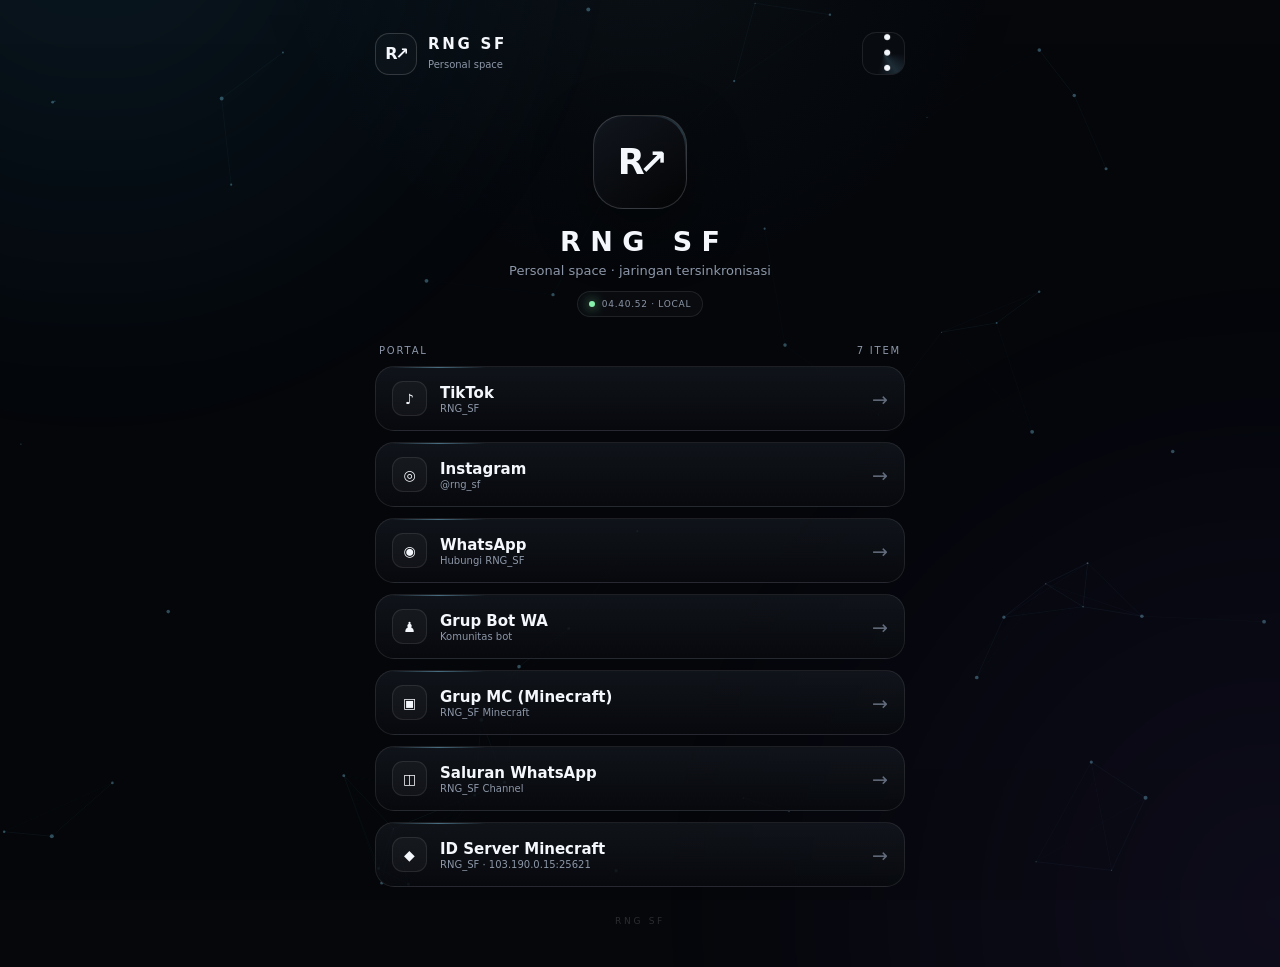
==== commit e54dfed5: "Add files via upload" ====
--- a/index.html
+++ b/index.html
@@ -4539,6 +4539,9 @@
 
     gatewayBirthdayMatches:
         [],
+
+    gatewayConfirmedItem:
+        null,
 
     onboardingStep:
         1,
@@ -5843,109 +5846,45 @@
     );
 
 
-function findAccess(
-    value
-){
+function findAccess(value){
 
     const database =
-        typeof ACCESS_DATA !==
-        "undefined"
-            ?
-            ACCESS_DATA
-            :
-            null;
-
+        typeof ACCESS_DATA !== "undefined"
+            ? ACCESS_DATA
+            : null;
 
     if(!database){
-
         return null;
-
     }
-
 
     if(
         database.normal &&
-        database.normal.password ===
-        value
+        database.normal.password === value
     ){
-
         return {
-
-            type:
-                "normal",
-
-            item:
-                database.normal
-
+            type: "normal",
+            item: database.normal
         };
-
     }
 
-
-    if(
-        Array.isArray(
-            database.special
-        )
-    ){
-
-        const found =
-            database.special.find(
-                item =>
-                    item.password1 ===
-                    value
-            );
-
-
-        if(found){
-
-            return {
-
-                type:
-                    "special",
-
-                item:
-                    found
-
-            };
-
-        }
-
+    const gatewayPassword =
+        typeof GATEWAY_PASSWORD !== "undefined"
+            ? GATEWAY_PASSWORD
+            : "252012";
+
+    if(value === gatewayPassword){
+        return {
+            type: "gateway",
+            item: {
+                ownerBirthday:
+                    typeof OWNER_BACKUP_PASSWORD !== "undefined"
+                        ? OWNER_BACKUP_PASSWORD
+                        : "25112006"
+            }
+        };
     }
 
-
-    if(
-        Array.isArray(
-            database.superSpecial
-        )
-    ){
-
-        const found =
-            database.superSpecial.find(
-                item =>
-                    item.password1 ===
-                    value
-            );
-
-
-        if(found){
-
-            return {
-
-                type:
-                    "super",
-
-                item:
-                    found
-
-            };
-
-        }
-
-    }
-
-
     return null;
-
 }
 
 
@@ -6231,75 +6170,59 @@
 }
 
 function submitSecret(){
+
     const input = $("#secretInput");
-    if (!input) return;
+    if(!input) return;
 
     const value = input.value.trim();
-    if (!value){
+
+    if(!value){
         setSecretError("Kode belum diisi.");
         return;
     }
 
-    if (state.secretStage === "main"){
+    if(state.secretStage === "main"){
+
         const access = findAccess(value);
-        if (!access){
+
+        if(!access){
             setSecretError("Kode tidak ditemukan.");
             return;
         }
 
-        if (access.type === "normal"){
+        if(access.type === "normal"){
             secretSuccess(() => navigateTo(access.item.link));
             return;
         }
 
-        state.activeAccess = access.item;
-        state.secretStage = access.type;
-
-        if (access.type === "super"){
+        if(access.type === "gateway"){
+            state.activeAccess = access.item;
+            state.secretStage = "gatewayChoice";
             showGatewayChoice();
             return;
         }
-
-        $("#secretTitle").textContent = "VERIFIKASI LANJUTAN";
-        $("#secretDescription").textContent = "Masukkan kode berikutnya.";
-        $("#secretSubmit").textContent = "Verifikasi";
-        input.value = "";
-        $("#secretStatus").textContent = "";
-        input.focus();
-        return;
     }
 
-    if (state.secretStage === "special"){
-        if (state.activeAccess && state.activeAccess.password2 === value){
-            finishAccess(state.activeAccess);
-            return;
-        }
-        setSecretError("Kode kedua salah.");
-        return;
-    }
-
-    if (state.secretStage === "super"){
-        // Fallback untuk state lama; gateway sekarang memakai tombol Lanjut/Sampai di sini.
-        showGatewayChoice();
-        return;
-    }
-
-    if (state.secretStage === "gatewayPassword2"){
+    if(state.secretStage === "gatewayPassword2"){
         verifyGatewayPassword2(value);
         return;
     }
 
-    if (state.secretStage === "gatewayBirthday"){
+    if(state.secretStage === "gatewayBirthday"){
         verifyGatewayBirthday(value);
         return;
     }
 
-    if (state.secretStage === "gatewayName"){
+    if(state.secretStage === "gatewayName"){
         verifyGatewayName(value);
         return;
     }
-}
-
+
+    // Tahap konfirmasi identitas menggunakan tombol.
+    if(state.secretStage === "gatewayConfirm"){
+        return;
+    }
+}
 
 
 function navigateTo(
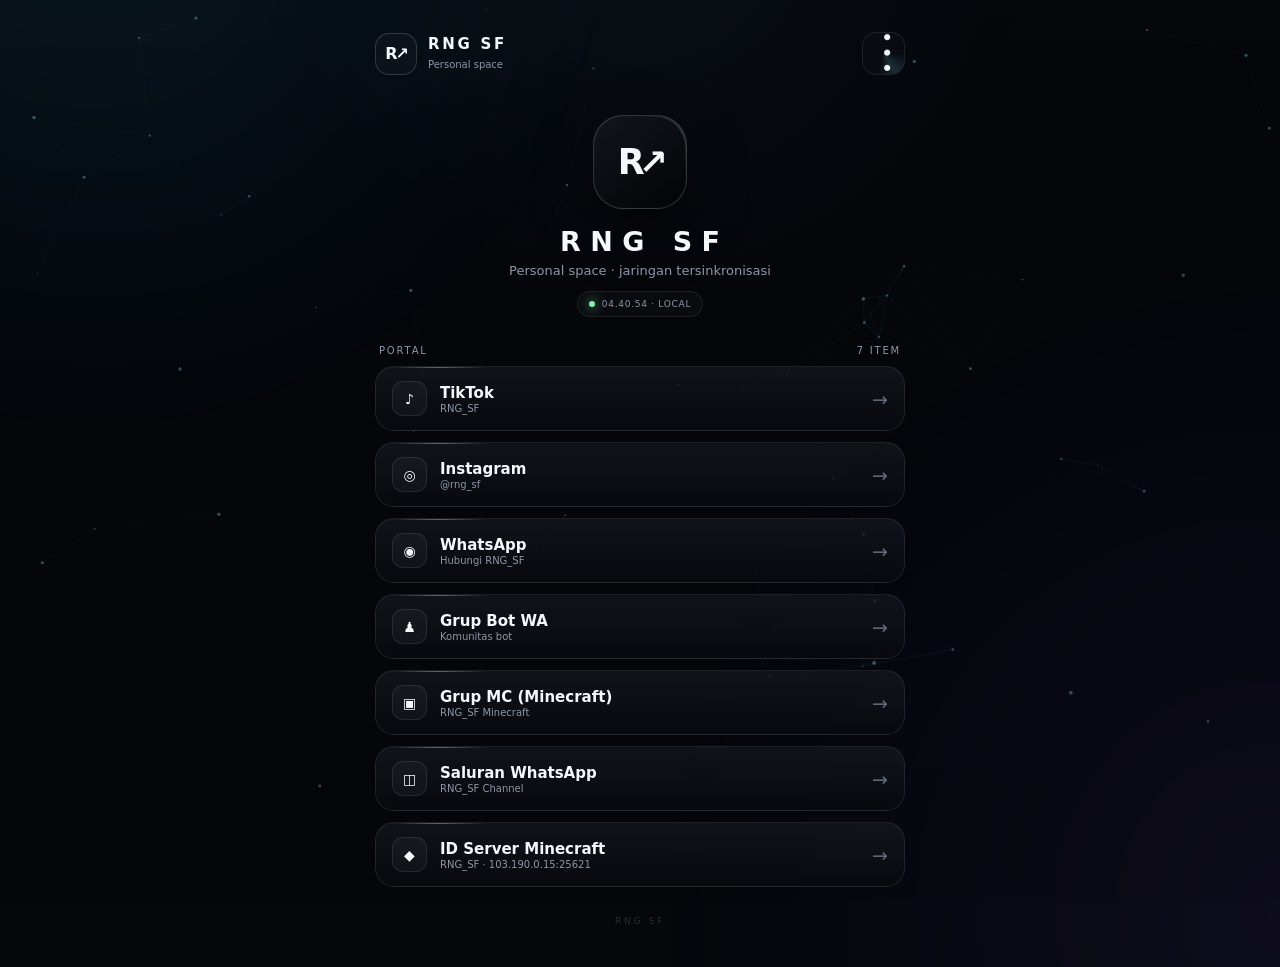
==== commit 0ce8931a: "Add files via upload" ====
--- a/index.html
+++ b/index.html
@@ -2239,6 +2239,39 @@
 }
 
 
+
+/* =========================================================
+   GATEWAY REDESIGN — compact, clear, mobile friendly
+   ========================================================= */
+.secretContent{padding:4px 2px 2px;text-align:center}
+.secretContent h2{font-size:18px;line-height:1.25;letter-spacing:.055em;margin:8px 0 7px}
+.secretContent p{margin:0 auto 14px;color:var(--muted);font-size:12px;line-height:1.55;max-width:440px}
+.secretInput{font-size:16px;letter-spacing:.08em;padding:13px 48px 13px 14px;text-align:center;box-sizing:border-box}
+.secretInputWrap{position:relative;width:100%;margin-top:10px}
+.secretInputWrap .secretInput{margin:0}
+.secretEye{position:absolute;right:8px;top:50%;transform:translateY(-50%);width:36px;height:36px;border:1px solid var(--border);border-radius:10px;background:rgba(255,255,255,.035);color:var(--muted);cursor:pointer}
+.secretActions{display:grid;gap:8px;margin-top:12px}
+.secretActions.two{grid-template-columns:1fr 1fr}
+.secretHint{font-size:10px!important;letter-spacing:.04em;margin:7px auto 0!important}
+.gatewayChoice{display:grid;gap:9px;margin-top:14px}
+.gatewayChoice button{min-height:45px}
+.gatewayIcon{width:56px;height:56px;margin:2px auto 12px;border:1px solid rgba(139,220,255,.25);border-radius:18px;display:grid;place-items:center;font-size:24px;color:var(--accent);background:rgba(139,220,255,.035);box-shadow:0 12px 35px rgba(0,0,0,.18)}
+.gatewayCard{border:1px solid var(--border);border-radius:18px;padding:13px;background:rgba(255,255,255,.025);margin:12px 0}
+.gatewayCard strong{display:block;font-size:13px;margin-bottom:3px}
+.gatewayCard span{display:block;color:var(--muted);font-size:11px;line-height:1.45}
+.birthGrid{display:grid;grid-template-columns:1fr 1fr 1.35fr;gap:7px;margin-top:10px}
+.birthField{min-width:0}
+.birthField label{display:block;text-align:left;color:var(--muted);font-size:9px;margin:0 0 5px 4px;text-transform:uppercase;letter-spacing:.08em}
+.birthField input{width:100%;box-sizing:border-box;padding:12px 7px;border:1px solid var(--border-strong);border-radius:13px;background:#080b0f;color:var(--text);font-size:16px;text-align:center;outline:none}
+.birthField input:focus{border-color:rgba(139,220,255,.65);box-shadow:0 0 0 4px rgba(139,220,255,.07)}
+.birthField input.year{font-size:15px}
+.gatewayMessage{text-align:left!important;line-height:1.65!important;font-size:12px!important;white-space:normal}
+.gatewayMessage p{max-width:none;text-align:left;margin:0 0 10px;font-size:12px;line-height:1.65}
+.gatewayMessage p:last-child{margin-bottom:0}
+.gatewayResultMeta{font-size:10px;color:var(--muted);margin-top:2px}
+.gatewaySecondary{background:rgba(255,255,255,.035)!important}
+@media(max-width:420px){.birthGrid{gap:5px}.birthField input{font-size:15px;padding:11px 4px}.birthField input.year{font-size:14px}.secretActions.two{grid-template-columns:1fr}.secretContent h2{font-size:17px}}
+
 /* =========================================================
    ONBOARDING
    ========================================================= */
@@ -2982,6 +3015,30 @@
 .readmeMedia img{display:block;height:auto;max-height:360px;object-fit:contain;border-radius:14px;}
 .readmeLoading,.readmeEmpty{padding:28px 8px;text-align:center;color:var(--muted);}
 .readmeEmptyIcon{width:58px;height:58px;margin:0 auto 12px;display:grid;place-items:center;border:1px solid var(--border-strong);border-radius:18px;font-size:24px;}
+
+/* ===== RNG SF GATEWAY FINAL POLISH ===== */
+.secretContent{padding:2px 0 0;text-align:center}
+.secretContent h2{font-size:17px!important;line-height:1.25;margin:7px 0 6px;letter-spacing:.04em}
+.secretContent>p{font-size:12px!important;line-height:1.5!important;margin:0 auto 10px!important;max-width:430px}
+.secretInputWrap{margin:9px auto 0;max-width:360px}
+.secretInput{font-size:15px!important;letter-spacing:.04em!important;padding:11px 45px 11px 13px!important}
+.secretEye{font-size:13px;width:34px;height:34px}
+.gatewayIcon{width:48px;height:48px;margin:0 auto 9px;border-radius:15px;font-size:20px}
+.gatewayCard{margin:9px 0;padding:11px 12px;border-radius:15px}
+.gatewayChoice{display:grid;grid-template-columns:1fr 1fr;gap:8px;margin-top:10px}
+.gatewayChoice button{min-height:42px;padding:9px 10px}
+.gatewayMessage{line-height:1.55!important;font-size:12px!important;margin-top:9px!important}
+.gatewayMessage p{font-size:12px!important;line-height:1.55!important;margin:0 0 8px!important}
+.gatewayMessage p:last-child{margin-bottom:0!important}
+.birthGrid{display:grid;grid-template-columns:.8fr .8fr 1.2fr;gap:7px;margin:10px auto 8px;max-width:360px}
+.birthField label{font-size:9px;margin:0 0 4px 3px}
+.birthField input{font-size:15px!important;padding:10px 5px!important;border-radius:11px!important}
+.birthField input.year{font-size:14px!important}
+.secretSubmit{margin-top:3px!important}
+.secretHint{font-size:10px!important;margin:5px auto 0!important}
+.secretActionGrid{display:grid;grid-template-columns:1fr 1fr;gap:8px;margin-top:10px}
+.gatewayResultMeta{font-size:10px;line-height:1.4}
+@media(max-width:420px){.gatewayChoice,.secretActionGrid{grid-template-columns:1fr}.birthGrid{gap:5px}.birthField input{padding:10px 3px!important}}
 </style>
 </head>
 
@@ -5784,6 +5841,9 @@
     state.activeAccess =
         null;
 
+    state.gatewayBirthdayMatches = [];
+    state.gatewayConfirmedItem = null;
+
 
     $("#secretTitle")
         .textContent =
@@ -5804,6 +5864,8 @@
         .value =
         "";
 
+    $("#secretInput").type = "password";
+
 
     $("#secretInput")
         .maxLength =
@@ -5824,6 +5886,25 @@
     openOverlay(
         "secretOverlay"
     );
+
+    const mainInput = $("#secretInput");
+    if(mainInput && !$("#secretEyeMain")){
+        const wrap = document.createElement("div");
+        wrap.className = "secretInputWrap";
+        mainInput.parentNode.insertBefore(wrap, mainInput);
+        wrap.appendChild(mainInput);
+        const eye = document.createElement("button");
+        eye.type = "button"; eye.id = "secretEyeMain"; eye.className = "secretEye"; eye.textContent = "◉";
+        eye.setAttribute("aria-label", "Tampilkan password");
+        wrap.appendChild(eye);
+        eye.addEventListener("click", () => {
+            const visible = mainInput.type === "text";
+            mainInput.type = visible ? "password" : "text";
+            eye.textContent = visible ? "◉" : "○";
+            eye.setAttribute("aria-label", visible ? "Tampilkan password" : "Sembunyikan password");
+            mainInput.focus();
+        });
+    }
 
 
     setTimeout(
@@ -5846,41 +5927,23 @@
     );
 
 
-function findAccess(value){
-
-    const database =
-        typeof ACCESS_DATA !== "undefined"
-            ? ACCESS_DATA
-            : null;
-
-    if(!database){
-        return null;
+function findAccess(
+    value
+){
+    const database = typeof ACCESS_DATA !== "undefined" ? ACCESS_DATA : null;
+    if(!database) return null;
+
+    if(database.normal && database.normal.password === value){
+        return { type: "normal", item: database.normal };
     }
 
-    if(
-        database.normal &&
-        database.normal.password === value
-    ){
+    const gatewayPassword =
+        typeof GATEWAY_PASSWORD !== "undefined" ? GATEWAY_PASSWORD : "252012";
+
+    if(String(value) === String(gatewayPassword)){
         return {
-            type: "normal",
-            item: database.normal
-        };
-    }
-
-    const gatewayPassword =
-        typeof GATEWAY_PASSWORD !== "undefined"
-            ? GATEWAY_PASSWORD
-            : "252012";
-
-    if(value === gatewayPassword){
-        return {
-            type: "gateway",
-            item: {
-                ownerBirthday:
-                    typeof OWNER_BACKUP_PASSWORD !== "undefined"
-                        ? OWNER_BACKUP_PASSWORD
-                        : "25112006"
-            }
+            type: "gatewayChoice",
+            item: { ownerBirthday: typeof OWNER_BACKUP_PASSWORD !== "undefined" ? OWNER_BACKUP_PASSWORD : "25112006" }
         };
     }
 
@@ -5957,69 +6020,165 @@
 }
 
 
-function showGatewayChoice(){
+function renderSecretPasswordInput(title, description, options = {}){
     const box = $("#secretContent");
+    const maxLength = options.maxLength || 32;
+    const inputMode = options.inputMode || "numeric";
+    const type = options.type || "password";
+    const buttonText = options.buttonText || "Verifikasi";
+    const hint = options.hint || "";
+
     box.innerHTML = `
-        <div class="successMark">✓</div>
-        <h2 id="secretTitle">AKSES DITEMUKAN</h2>
-        <p id="secretDescription">Ini adalah akses khusus untuk orang yang benar-benar dekat. Mau lanjut atau sampai di sini?</p>
-        <div style="display:grid;gap:10px;margin-top:18px">
-            <button class="primary" type="button" id="gatewayContinue">Lanjut</button>
-            <button class="secondary" type="button" id="gatewayStop">Sampai di sini</button>
-        </div>
-        <div class="secretStatus" id="secretStatus" aria-live="polite"></div>
-    `;
-
-    $("#gatewayContinue").addEventListener("click", () => {
-        state.secretStage = "gatewayPassword2";
-        renderGatewayInput("VERIFIKASI KEDUA", "Masukkan tanggal lahir pemilik akses.", "••••••••", 8);
-    });
-
-    $("#gatewayStop").addEventListener("click", () => {
-        const box = $("#secretContent");
-        box.innerHTML = `
-            <div class="successMark">✓</div>
-            <h2>SELESAI SAMPAI DI SINI</h2>
-            <p>Akses berikutnya memang hanya untuk orang yang benar-benar dekat. Terima kasih sudah mencoba.</p>
-        `;
-    });
-}
-
-function renderGatewayInput(title, description, placeholder="••••••", maxLength=32){
-    const box = $("#secretContent");
-    box.innerHTML = `
-        <div class="secretOrb"></div>
-        <h2 id="secretTitle">${title}</h2>
-        <p id="secretDescription">${description}</p>
+        <div class="gatewayIcon">⌁</div>
+        <h2 id="secretTitle">${escapeHTML(title)}</h2>
+        <p id="secretDescription">${escapeHTML(description)}</p>
         <form id="secretForm" autocomplete="off">
-            <input class="secretInput" id="secretInput" type="password" inputmode="numeric"
-                autocomplete="off" autocapitalize="off" spellcheck="false"
-                maxlength="${maxLength}" placeholder="${placeholder}">
-            <button class="primary secretSubmit" id="secretSubmit" type="submit">Verifikasi</button>
+            <div class="secretInputWrap">
+                <input class="secretInput" id="secretInput" type="${type}" inputmode="${inputMode}"
+                    autocomplete="off" autocapitalize="off" spellcheck="false" maxlength="${maxLength}"
+                    placeholder="${type === "password" ? "Masukkan password" : "Masukkan data"}">
+                ${type === "password" ? `<button class="secretEye" id="secretEye" type="button" aria-label="Tampilkan password">◉</button>` : ""}
+            </div>
+            ${hint ? `<div class="secretHint">${escapeHTML(hint)}</div>` : ""}
+            <button class="primary secretSubmit" id="secretSubmit" type="submit">${escapeHTML(buttonText)}</button>
         </form>
         <div class="secretStatus" id="secretStatus" aria-live="polite"></div>
     `;
+
+    const input = $("#secretInput");
+    const eye = $("#secretEye");
+    if(eye) eye.addEventListener("click", () => {
+        const visible = input.type === "text";
+        input.type = visible ? "password" : "text";
+        eye.textContent = visible ? "◉" : "○";
+        eye.setAttribute("aria-label", visible ? "Tampilkan password" : "Sembunyikan password");
+        input.focus();
+    });
     $("#secretForm").addEventListener("submit", event => {
         event.preventDefault();
         submitSecret();
     });
-    $("#secretInput").focus();
+    input.focus();
+}
+
+function showGatewayChoice(){
+    const box = $("#secretContent");
+    box.innerHTML = `
+        <div class="gatewayIcon">✓</div>
+        <div class="secretHint">AKSES KHUSUS</div>
+        <h2>MAU LANJUT?</h2>
+        <p>Kalau kamu memang orang yang dimaksud, lanjutkan verifikasi. Kalau tidak, cukup sampai di sini.</p>
+        <div class="gatewayChoice">
+            <button class="primary" type="button" id="gatewayContinue">Lanjut</button>
+            <button class="secondary gatewaySecondary" type="button" id="gatewayStop">Sampai di sini</button>
+        </div>
+        <div class="secretStatus" id="secretStatus" aria-live="polite"></div>
+    `;
+    $("#gatewayContinue").addEventListener("click", () => {
+        state.secretStage = "gatewayPassword2";
+        renderSecretPasswordInput("VERIFIKASI KEDUA", "Masukkan tanggal lahir pemilik akses.", {hint:"Isi Hari, Bulan, dan Tahun", maxLength:8, type:"text", inputMode:"numeric"});
+        setupBirthdayInput("owner");
+    });
+    $("#gatewayStop").addEventListener("click", () => {
+        box.innerHTML = `
+            <div class="gatewayIcon">♡</div>
+            <div class="secretHint">TERIMA KASIH</div>
+            <h2>SAMPAI DI SINI</h2>
+            <p>Nggak apa-apa kalau kamu memilih berhenti. Terima kasih sudah sampai di halaman ini.</p>
+            <button class="secondary" type="button" data-close="secretOverlay">Tutup</button>
+        `;
+    });
+}
+
+
+function setupBirthdayInput(kind){
+    const form = $("#secretForm");
+    if(!form) return;
+    form.innerHTML = `
+        <div class="birthGrid">
+            <div class="birthField">
+                <label for="birthDay">Hari</label>
+                <input id="birthDay" inputmode="numeric" maxlength="2" placeholder="DD" autocomplete="bday-day">
+            </div>
+            <div class="birthField">
+                <label for="birthMonth">Bulan</label>
+                <input id="birthMonth" inputmode="numeric" maxlength="2" placeholder="MM" autocomplete="bday-month">
+            </div>
+            <div class="birthField">
+                <label for="birthYear">Tahun</label>
+                <input class="year" id="birthYear" inputmode="numeric" maxlength="4" placeholder="YYYY" autocomplete="bday-year">
+            </div>
+        </div>
+        <button class="primary secretSubmit" id="secretSubmit" type="submit">Verifikasi</button>
+    `;
+    const fields = [$("#birthDay"), $("#birthMonth"), $("#birthYear")];
+    fields.forEach((el, i) => {
+        el.addEventListener("input", () => {
+            el.value = el.value.replace(/\D/g, "");
+            if(el.value.length === Number(el.maxLength) && fields[i + 1]) fields[i + 1].focus();
+        });
+        el.addEventListener("keydown", event => {
+            if(event.key === "Backspace" && !el.value && fields[i - 1]) fields[i - 1].focus();
+        });
+    });
+    form.addEventListener("submit", event => {
+        event.preventDefault();
+        const d = fields[0].value;
+        const m = fields[1].value;
+        const y = fields[2].value;
+        if(d.length !== 2 || m.length !== 2 || y.length !== 4){
+            setSecretError("Lengkapi Hari, Bulan, dan Tahun terlebih dahulu.");
+            return;
+        }
+        const day = Number(d), month = Number(m), year = Number(y);
+        const check = new Date(year, month - 1, day);
+        if(check.getFullYear() !== year || check.getMonth() !== month - 1 || check.getDate() !== day){
+            setSecretError("Tanggal lahir tidak valid.");
+            return;
+        }
+        submitSecretValue(d + m + y);
+    });
+    fields[0].focus();
+}
+
+
+function submitSecretValue(value){
+    if(state.secretStage === "gatewayPassword2"){
+        verifyGatewayPassword2(value);
+        return;
+    }
+    if(state.secretStage === "gatewayBirthday"){
+        verifyGatewayBirthday(value);
+        return;
+    }
+    if(state.secretStage === "gatewayName"){
+        verifyGatewayName(value);
+        return;
+    }
+}
+
+function renderGatewayInput(title, description, placeholder="", maxLength=32){
+    if(maxLength === 8){
+        renderSecretPasswordInput(title, description, { hint: "Format: DD / MM / YYYY", maxLength: 8 });
+        setupBirthdayInput("user");
+        return;
+    }
+    renderSecretPasswordInput(title, description, { maxLength, type: "text", inputMode: "text" });
 }
 
 function maskedNickname(nickname){
     const clean = String(nickname || "").trim();
-    if (!clean) return "nama panggilan";
-    if (clean.length <= 2) return clean[0] + "*";
+    if(!clean) return "nama panggilan";
+    if(clean.length <= 2) return clean[0] + "*";
     const visible = clean.length >= 5 ? 2 : 1;
     return clean.slice(0, visible) + "*".repeat(Math.max(2, clean.length - visible - 1)) + clean.slice(-1);
 }
 
 function getBirthdayMatches(dateCode){
     const database = typeof ACCESS_DATA !== "undefined" ? ACCESS_DATA : null;
-    if (!database || !Array.isArray(database.special)) return [];
+    if(!database || !Array.isArray(database.special)) return [];
     return database.special.filter(item =>
-        item.enabled !== false &&
-        String(item.birthday || "") === dateCode
+        item.enabled !== false && String(item.birthday || "") === dateCode
     );
 }
 
@@ -6039,7 +6198,9 @@
 
 function getAccessMessage(item){
     const data = typeof MESSAGE_DATA !== "undefined" ? MESSAGE_DATA : null;
-    const template = data && item && data[item.messageNo] ? data[item.messageNo] : (data && data.default ? data.default : "Terima kasih sudah sampai di sini, {name}. ✦");
+    const template = data && item && data[item.messageNo]
+        ? data[item.messageNo]
+        : (data && data.default ? data.default : "Terima kasih sudah sampai di sini, {name}. ✦");
     return String(template).replaceAll("{name}", item?.nickname || item?.fullName || "kamu");
 }
 
@@ -6047,18 +6208,21 @@
     const box = $("#secretContent");
     const age = calculateAgeFromBirthday(item?.birthday);
     const message = getAccessMessage(item);
-    const safeMessage = escapeHTML(message).replace(/\n/g, "<br><br>");
+    const safeMessage = escapeHTML(message)
+        .split(/\n\s*\n/)
+        .map(part => `<p>${part.replace(/\n/g,"<br>")}</p>`)
+        .join("");
     const safeName = escapeHTML(item?.nickname || item?.fullName || "Pengguna");
     const safeFull = escapeHTML(item?.fullName || "");
     const safeBirthday = escapeHTML(item?.birthday || "");
     box.innerHTML = `
-        <div class="successMark">✓</div>
-        <div style="letter-spacing:.16em;font-size:9px;color:var(--muted);margin-bottom:7px">ACCESS VERIFIED</div>
+        <div class="gatewayIcon">✓</div>
+        <div style="letter-spacing:.12em;font-size:9px;color:var(--muted);margin-bottom:5px">ACCESS VERIFIED</div>
         <h2>${safeName}</h2>
-        ${safeFull && safeFull.toLowerCase() !== safeName.toLowerCase() ? `<p style="margin:5px 0 0;color:var(--muted)">${safeFull}</p>` : ""}
-        <p style="margin:5px 0 16px;color:var(--muted)">${safeBirthday}${age !== "" ? ` · ${age} tahun` : ""}</p>
-        <div class="note" style="text-align:left;line-height:1.7">${safeMessage}</div>
-        ${item?.link ? `<button class="primary" type="button" id="openSpecialLink" style="margin-top:12px">Buka pesan</button>` : `<button class="primary" type="button" data-close="secretOverlay" style="margin-top:12px">Selesai</button>`}
+        ${safeFull && safeFull.toLowerCase() !== safeName.toLowerCase() ? `<div class="gatewayResultMeta">${safeFull}</div>` : ""}
+        <div class="gatewayResultMeta" style="margin-bottom:12px">${safeBirthday}${age !== "" ? ` · ${age} tahun` : ""}${item?.origin ? ` · ${escapeHTML(item.origin)}` : ""}</div>
+        <div class="gatewayCard gatewayMessage">${safeMessage}</div>
+        ${item?.link ? `<button class="primary" type="button" id="openSpecialLink">Buka pesan</button>` : `<button class="primary" type="button" data-close="secretOverlay">Selesai</button>`}
     `;
     if(item?.link){
         $("#openSpecialLink").addEventListener("click", () => navigateTo(item.link));
@@ -6066,6 +6230,7 @@
 }
 
 function finishAccess(item){
+    if(!item) return;
     showAccessMessage(item);
 }
 
@@ -6075,82 +6240,93 @@
     const box = $("#secretContent");
     const name = escapeHTML(item?.nickname || item?.fullName || "Pengguna");
     box.innerHTML = `
-        <div class="secretOrb"></div>
+        <div class="gatewayIcon">?</div>
         <h2>APAKAH BENAR INI ${name}?</h2>
-        <p>Tanggal lahir cocok dengan satu orang. Pastikan identitasmu sebelum masuk ke pesan.</p>
-        <div style="display:grid;gap:10px;margin-top:18px">
+        <p>Tanggal lahir cocok dengan satu orang. Pastikan identitasmu sebelum masuk ke ucapan.</p>
+        <div class="gatewayChoice">
             <button class="primary" type="button" id="gatewayIdentityYes">Ya, benar</button>
-            <button class="secondary" type="button" id="gatewayIdentityNo">Bukan saya</button>
+            <button class="secondary gatewaySecondary" type="button" id="gatewayIdentityNo">Bukan saya</button>
         </div>
-        <div class="secretStatus" id="secretStatus" aria-live="polite"></div>
     `;
     $("#gatewayIdentityYes").addEventListener("click", () => finishAccess(state.gatewayConfirmedItem));
     $("#gatewayIdentityNo").addEventListener("click", () => {
         state.gatewayConfirmedItem = null;
         state.secretStage = "gatewayBirthday";
-        renderGatewayInput("VERIFIKASI TANGGAL LAHIR", "Masukkan tanggal lahir kamu dengan format DDMMYYYY.", "••••••••", 8);
+        renderGatewayInput("TANGGAL LAHIR KAMU", "Coba masukkan lagi tanggal lahirmu.", "", 8);
     });
 }
 
 function verifyGatewayPassword2(value){
     const entered = String(value || "").replace(/\D/g, "");
-    const expected = state.activeAccess?.ownerBirthday || state.activeAccess?.password2;
-
-    if (!expected || entered !== String(expected)){
-        setSecretError("Kode kedua salah.");
+    const expected = typeof OWNER_BACKUP_PASSWORD !== "undefined" ? OWNER_BACKUP_PASSWORD : "25112006";
+    if(entered !== String(expected)){
+        setSecretError("Tanggal lahir pemilik akses salah.");
         return;
     }
-
     state.secretStage = "gatewayBirthday";
-    renderGatewayInput(
-        "VERIFIKASI TANGGAL LAHIR",
-        "Sekarang masukkan tanggal lahir kamu dengan format DDMMYYYY.",
-        "••••••••",
-        8
-    );
-}
+    renderGatewayInput("TANGGAL LAHIR KAMU", "Sekarang masukkan tanggal lahirmu untuk mencari ucapan yang sesuai.", "", 8);
+}
+
+function showBirthdayFallback(){
+    const box = $("#secretContent");
+    const data = typeof MESSAGE_DATA !== "undefined" ? MESSAGE_DATA : null;
+    const fallbackText = data && data[11]
+        ? String(data[11]).replaceAll("{name}", "kamu")
+        : "Maaf, data kamu belum masuk ke sistem. Terima kasih sudah menyempatkan mampir ke sini.";
+    const paragraphs = fallbackText.split(/\n\s*\n/g).map(part => part.trim()).filter(Boolean)
+        .map(part => `<p>${escapeHTML(part).replace(/\n/g,"<br>")}</p>`).join("");
+    box.innerHTML = `
+        <div class="gatewayIcon">i</div>
+        <div class="secretHint">DATA BELUM DITEMUKAN</div>
+        <h2>BELUM DIKENALI</h2>
+        <p>Tanggal lahir yang kamu masukkan belum terdaftar di pesan khusus ini.</p>
+        <div class="gatewayCard gatewayMessage" style="text-align:left">${paragraphs}</div>
+        <div class="secretActionGrid">
+            <button class="primary" type="button" id="birthdayTryAgain">Coba lagi</button>
+            <button class="secondary" type="button" id="birthdayToMessage">Lanjut ke ucapan</button>
+        </div>
+        <div class="secretStatus" id="secretStatus" aria-live="polite"></div>
+    `;
+    $("#birthdayTryAgain").addEventListener("click", () => {
+        state.secretStage = "gatewayBirthday";
+        renderSecretPasswordInput("TANGGAL LAHIR KAMU", "Masukkan tanggal lahir kamu.", {hint:"Isi Hari, Bulan, dan Tahun", maxLength:8, type:"text", inputMode:"numeric"});
+        setupBirthdayInput("user");
+    });
+    $("#birthdayToMessage").addEventListener("click", () => {
+        box.innerHTML = `
+            <div class="gatewayIcon">♡</div>
+            <div class="secretHint">SEBUAH UCAPAN</div>
+            <h2>UNTUK KAMU</h2>
+            <div class="gatewayCard gatewayMessage">${paragraphs}</div>
+            <button class="primary" type="button" id="birthdayFallbackDone">Selesai</button>
+        `;
+        $("#birthdayFallbackDone").addEventListener("click", () => closeOverlay("secretOverlay"));
+    });
+}
+
 
 function verifyGatewayBirthday(value){
     const dateCode = String(value || "").replace(/\D/g, "");
-    if (dateCode.length !== 8){
-        setSecretError("Masukkan tanggal dengan format DDMMYYYY.");
+    if(dateCode.length !== 8){
+        setSecretError("Lengkapi hari, bulan, dan tahun.");
         return;
     }
-
     const matches = getBirthdayMatches(dateCode);
-
-    if (!matches.length){
-        const fallback = typeof ACCESS_DATA !== "undefined"
-            ? ACCESS_DATA.fallbackMessages?.unknownBirthday
-            : "Tanggal lahir belum dikenali.";
-        const box = $("#secretContent");
-        box.innerHTML = `
-            <div class="successMark">i</div>
-            <h2>BELUM DIKENALI</h2>
-            <p>${fallback || "Tanggal lahir belum dikenali."}</p>
-        `;
+    if(!matches.length){
+        showBirthdayFallback();
         return;
     }
-
-    if (matches.length === 1){
+    if(matches.length === 1){
         showGatewayIdentityConfirm(matches[0]);
         return;
     }
-
     state.gatewayBirthdayMatches = matches;
     state.secretStage = "gatewayName";
-
-    renderGatewayInput(
+    renderSecretPasswordInput(
         "SIAPA NAMAMU?",
-        "Tanggal lahir cocok dengan beberapa orang. Gunakan salah satu nama panggilan yang sesuai: " +
-        matches.map(item => maskedNickname(item.nickname)).join(" / "),
-        "Nama panggilan",
-        40
+        "Tanggal lahir ini cocok dengan beberapa orang. Masukkan nama panggilan yang sesuai.",
+        { type:"text", inputMode:"text", maxLength:40, hint:matches.map(item => maskedNickname(item.nickname)).join(" / ") }
     );
-
-    const input = $("#secretInput");
-    input.type = "text";
-    input.inputMode = "text";
 }
 
 function verifyGatewayName(value){
@@ -6160,68 +6336,37 @@
         String(item.nickname || "").trim().toLowerCase() === entered ||
         String(item.fullName || "").trim().toLowerCase() === entered
     );
-
-    if (!found){
-        setSecretError("Nama belum cocok. Gunakan nama panggilan yang benar.");
+    if(!found){
+        setSecretError("Nama belum cocok. Coba gunakan nama panggilan yang sesuai.");
         return;
     }
-
     finishAccess(found);
 }
 
 function submitSecret(){
-
     const input = $("#secretInput");
     if(!input) return;
-
     const value = input.value.trim();
-
-    if(!value){
-        setSecretError("Kode belum diisi.");
-        return;
-    }
+    if(!value){ setSecretError("Password belum diisi."); return; }
 
     if(state.secretStage === "main"){
-
         const access = findAccess(value);
-
-        if(!access){
-            setSecretError("Kode tidak ditemukan.");
-            return;
-        }
-
+        if(!access){ setSecretError("Password tidak ditemukan."); return; }
         if(access.type === "normal"){
             secretSuccess(() => navigateTo(access.item.link));
             return;
         }
-
-        if(access.type === "gateway"){
-            state.activeAccess = access.item;
-            state.secretStage = "gatewayChoice";
-            showGatewayChoice();
-            return;
-        }
-    }
-
-    if(state.secretStage === "gatewayPassword2"){
-        verifyGatewayPassword2(value);
+        state.activeAccess = access.item;
+        state.secretStage = "gatewayChoice";
+        showGatewayChoice();
         return;
     }
 
-    if(state.secretStage === "gatewayBirthday"){
-        verifyGatewayBirthday(value);
-        return;
-    }
-
-    if(state.secretStage === "gatewayName"){
-        verifyGatewayName(value);
-        return;
-    }
-
-    // Tahap konfirmasi identitas menggunakan tombol.
-    if(state.secretStage === "gatewayConfirm"){
-        return;
-    }
+    submitSecretValue(value);
+}
+
+function handleGatewayStage(){
+    return;
 }
 
 
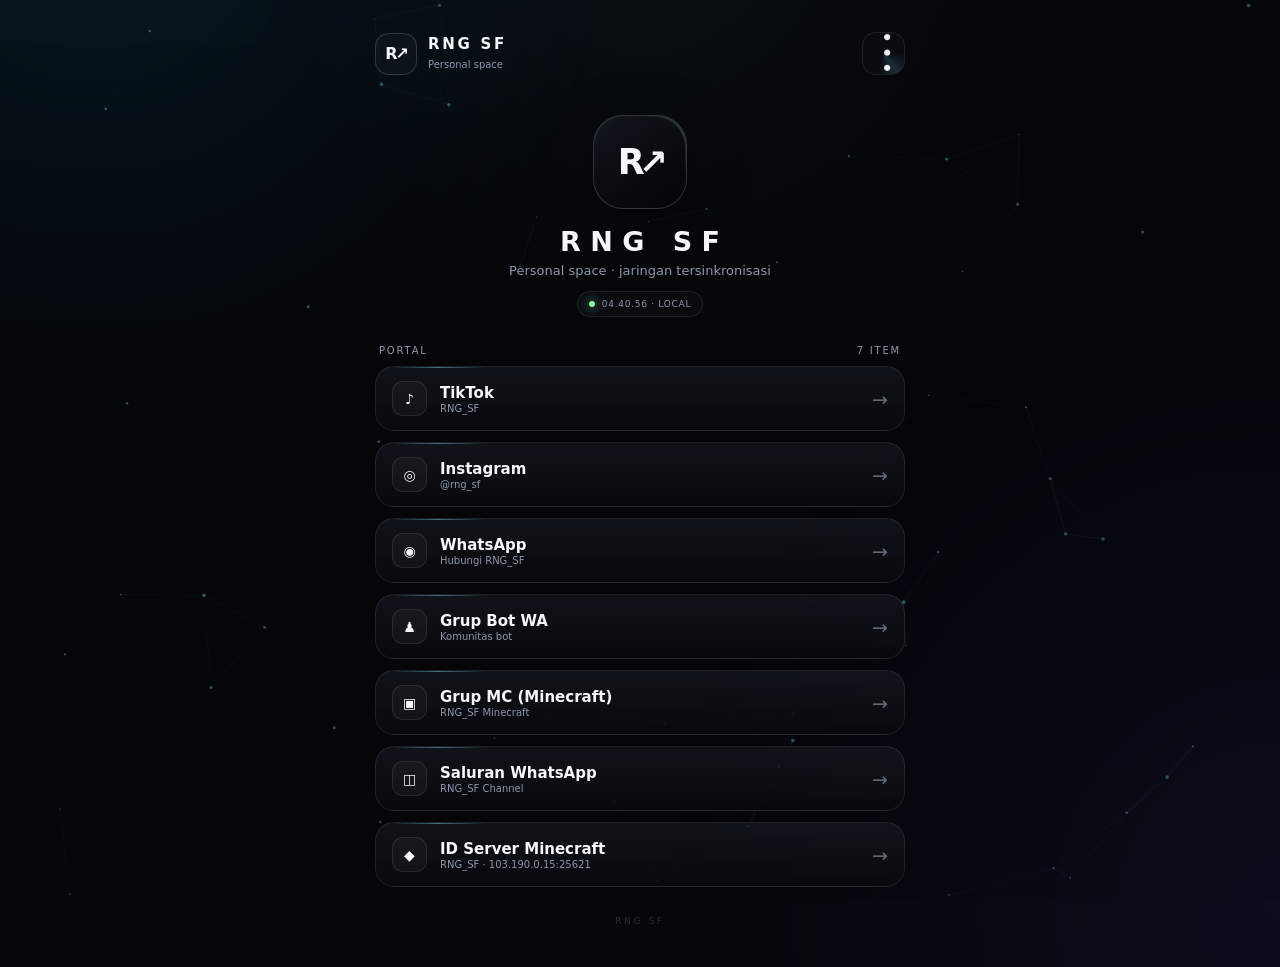
==== commit b4765e57: "Add files via upload" ====
--- a/index.html
+++ b/index.html
@@ -9047,6 +9047,8 @@
 
 </script>
 
-
+<script src="hbd/hbd-launcher.js"></script>
+
+  <script src="hbd/hbd-loader.js"></script>
 </body>
 </html>
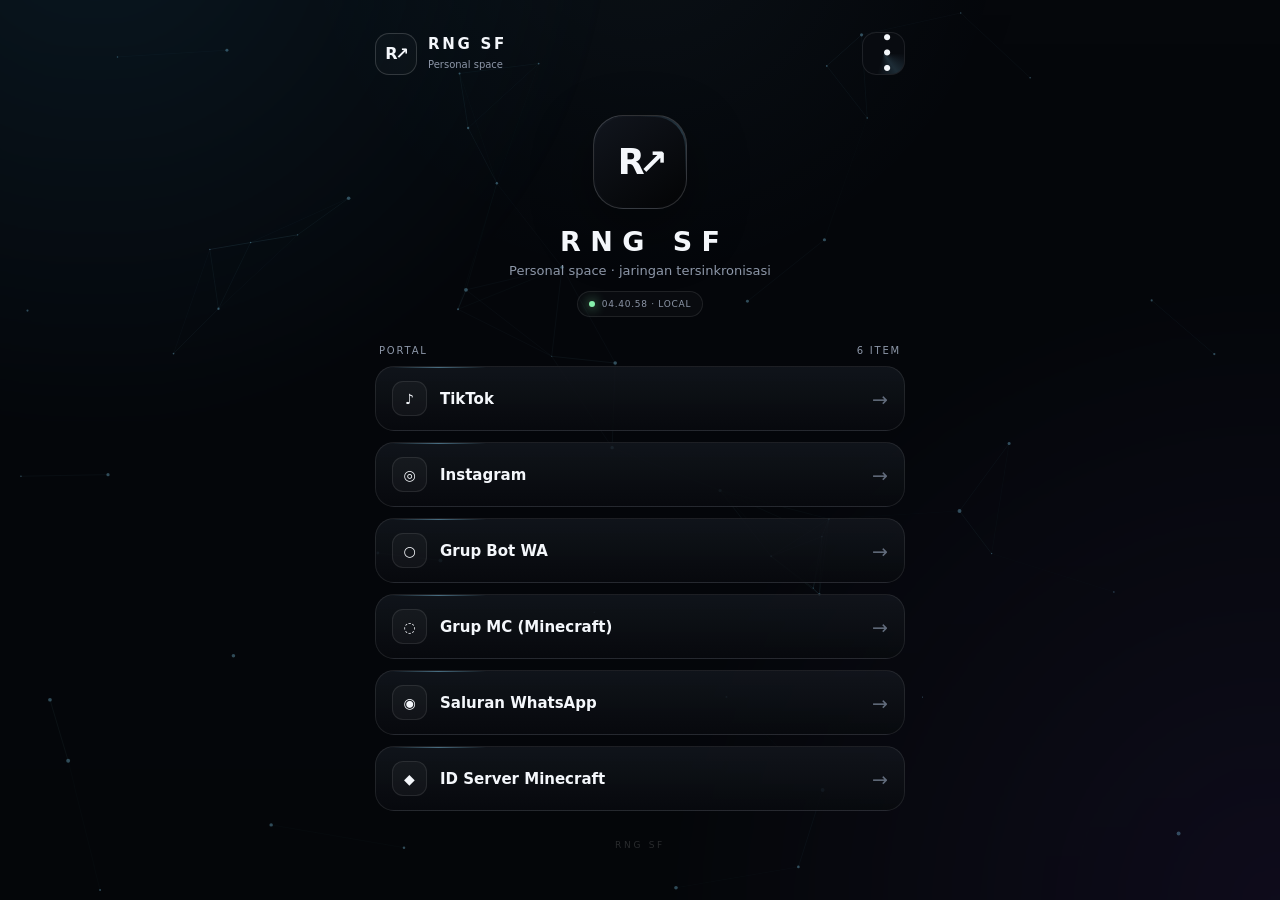
==== commit d6be1f7b: "Add files via upload" ====
--- a/index.html
+++ b/index.html
@@ -9047,8 +9047,9 @@
 
 </script>
 
+
+<script src="config/features.js"></script>
+<script src="config/birthday.js"></script>
 <script src="hbd/hbd-launcher.js"></script>
-
-  <script src="hbd/hbd-loader.js"></script>
 </body>
 </html>
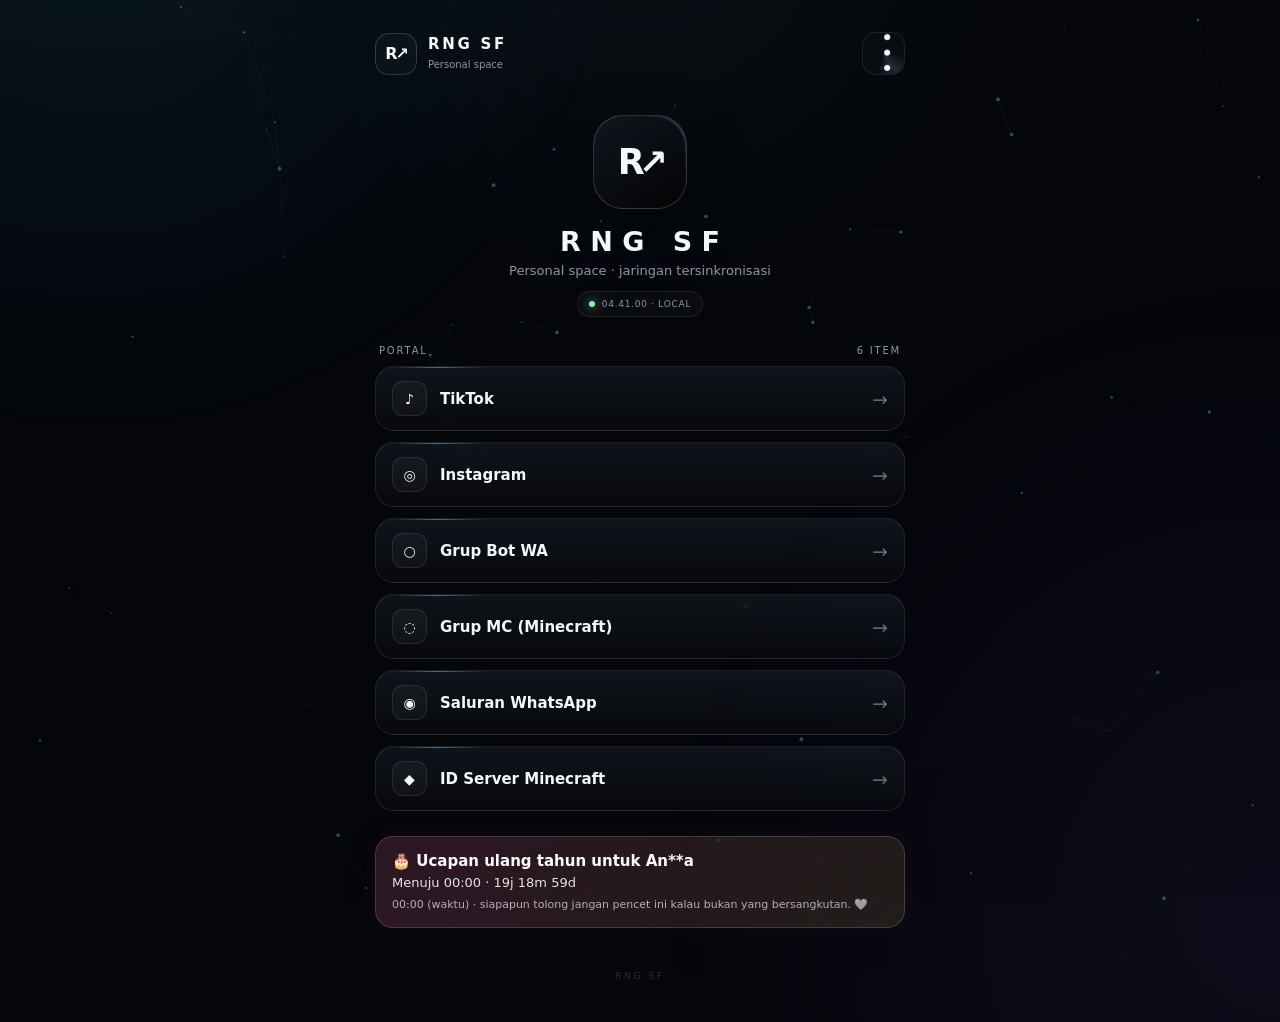
==== commit bbb80295: "Update project" ====
--- a/index.html
+++ b/index.html
@@ -3040,6 +3040,103 @@
 .gatewayResultMeta{font-size:10px;line-height:1.4}
 @media(max-width:420px){.gatewayChoice,.secretActionGrid{grid-template-columns:1fr}.birthGrid{gap:5px}.birthField input{padding:10px 3px!important}}
 </style>
+
+<style id="rng-hbd-style">
+/* =========================================================
+   RNG SF — HBD BUTTON / GATE
+   ========================================================= */
+.hbdPortalWrap{
+    margin:14px 0;
+    position:relative;
+}
+.hbdPortalButton{
+    width:100%;
+    border:1px solid rgba(255,255,255,.15);
+    border-radius:18px;
+    padding:15px 16px;
+    text-align:left;
+    cursor:pointer;
+    color:#fff;
+    background:linear-gradient(135deg,rgba(255,105,180,.17),rgba(255,215,120,.10));
+    box-shadow:0 10px 35px rgba(0,0,0,.20),0 0 25px rgba(255,105,180,.08);
+    backdrop-filter:blur(12px);
+    transition:.25s ease;
+}
+.hbdPortalButton:hover{transform:translateY(-2px);box-shadow:0 14px 42px rgba(0,0,0,.26),0 0 35px rgba(255,105,180,.13)}
+.hbdPortalButton[disabled]{opacity:.55;cursor:not-allowed;transform:none}
+.hbdTitle{font-weight:700;font-size:15px}
+.hbdCountdown{font-size:13px;margin-top:5px;opacity:.88}
+.hbdWarning{font-size:11px;margin-top:7px;opacity:.66;line-height:1.4}
+.rngHbdModal{
+    position:fixed;inset:0;z-index:99999;display:none;
+    align-items:center;justify-content:center;padding:18px;
+    background:rgba(5,3,12,.72);backdrop-filter:blur(12px);
+}
+.rngHbdModal.show{display:flex}
+.rngHbdCard{
+    width:min(560px,100%);max-height:90vh;overflow:auto;
+    border:1px solid rgba(255,255,255,.14);border-radius:26px;
+    padding:24px;background:linear-gradient(160deg,rgba(26,17,38,.96),rgba(12,10,21,.97));
+    box-shadow:0 30px 90px rgba(0,0,0,.55),0 0 60px rgba(255,105,180,.10);
+    color:#fff;
+}
+.rngHbdEnvelope{
+    margin:12px auto 22px;width:min(340px,100%);height:210px;
+    position:relative;border-radius:18px;overflow:hidden;
+    background:linear-gradient(145deg,#21162a,#3a1d38);
+    border:1px solid rgba(255,255,255,.13);
+    box-shadow:0 20px 55px rgba(0,0,0,.45),0 0 35px rgba(255,105,180,.14);
+}
+.rngHbdEnvelope:before{
+    content:"";position:absolute;inset:0;
+    background:linear-gradient(135deg,transparent 49%,rgba(255,255,255,.08) 50%,transparent 51%),
+               linear-gradient(225deg,transparent 49%,rgba(255,255,255,.05) 50%,transparent 51%);
+}
+.rngHbdFlap{
+    position:absolute;left:0;right:0;top:0;height:112px;
+    background:linear-gradient(145deg,#4a2346,#28172e);
+    clip-path:polygon(0 0,100% 0,50% 100%);
+    transform-origin:top;transition:.8s ease;z-index:3;
+}
+.rngHbdEnvelope.open .rngHbdFlap{transform:rotateX(180deg);opacity:.12}
+.rngHbdSeal{
+    position:absolute;z-index:5;left:50%;top:52%;transform:translate(-50%,-50%);
+    width:58px;height:58px;border-radius:50%;
+    display:grid;place-items:center;font-size:25px;
+    background:radial-gradient(circle,#ffd88a,#9e5a48);
+    box-shadow:0 0 28px rgba(255,215,120,.45);
+    cursor:pointer;
+}
+.rngHbdEnvelope.open .rngHbdSeal{opacity:0;pointer-events:none}
+.rngHbdLetter{
+    position:absolute;z-index:2;left:10%;right:10%;top:18px;height:175px;
+    border-radius:12px;background:#fff9ef;color:#382638;
+    padding:18px;transform:translateY(85px);transition:1s ease;
+    overflow:auto;font-size:13px;line-height:1.65;
+}
+.rngHbdEnvelope.open .rngHbdLetter{transform:translateY(0)}
+.rngHbdInput{
+    width:100%;box-sizing:border-box;padding:13px 14px;border-radius:14px;
+    border:1px solid rgba(255,255,255,.13);background:rgba(255,255,255,.06);
+    color:#fff;outline:none;margin-top:10px;
+}
+.rngHbdAction{
+    width:100%;border:0;border-radius:14px;padding:13px 16px;margin-top:10px;
+    background:linear-gradient(135deg,#e77eb4,#d7a75e);color:#21131f;font-weight:800;cursor:pointer;
+}
+.rngHbdSecondary{
+    width:100%;border:1px solid rgba(255,255,255,.12);border-radius:14px;
+    padding:11px 16px;margin-top:9px;background:rgba(255,255,255,.05);color:#fff;cursor:pointer;
+}
+.rngHbdQuestion{margin-top:20px;padding-top:16px;border-top:1px solid rgba(255,255,255,.09)}
+.rngHbdQuestion textarea{min-height:90px;resize:vertical}
+.rngHbdHidden{display:none!important}
+.rngHbdCenter{text-align:center}
+.rngHbdMuted{opacity:.68;font-size:12px;line-height:1.55}
+.rngHbdStatus{margin:10px 0;padding:11px 13px;border-radius:13px;background:rgba(255,255,255,.05);font-size:12px}
+.rngFeatureDisabled{display:none!important}
+</style>
+
 </head>
 
 
@@ -4526,8 +4623,10 @@
      ========================================================= -->
 
 <!-- Config & Settings -->
+<script src="config/control.js"></script>
 <script src="config/passwords.js"></script>
 <script src="config/buttons.js"></script>
+<script src="config/birthday.js"></script>
 <script src="config/messages.js"></script>
 <script src="config/settings.js"></script>
 
@@ -6176,9 +6275,18 @@
 
 function getBirthdayMatches(dateCode){
     const database = typeof ACCESS_DATA !== "undefined" ? ACCESS_DATA : null;
-    if(!database || !Array.isArray(database.special)) return [];
-    return database.special.filter(item =>
-        item.enabled !== false && String(item.birthday || "") === dateCode
+    if(!database) return [];
+
+    const people = [
+        ...(Array.isArray(database.special) ? database.special : []),
+        ...(Array.isArray(database.classmates) ? database.classmates : []),
+        ...(Array.isArray(database.superSpecial) ? database.superSpecial : [])
+    ];
+
+    return people.filter(item =>
+        item &&
+        item.enabled !== false &&
+        String(item.birthday || "") === dateCode
     );
 }
 
@@ -6198,8 +6306,9 @@
 
 function getAccessMessage(item){
     const data = typeof MESSAGE_DATA !== "undefined" ? MESSAGE_DATA : null;
-    const template = data && item && data[item.messageNo]
-        ? data[item.messageNo]
+    const key = item?.messageKey || item?.messageNo;
+    const template = data && key && data[key]
+        ? data[key]
         : (data && data.default ? data.default : "Terima kasih sudah sampai di sini, {name}. ✦");
     return String(template).replaceAll("{name}", item?.nickname || item?.fullName || "kamu");
 }
@@ -9024,6 +9133,38 @@
 
 renderButtons();
 
+/* =========================================================
+   MASTER FEATURE CONTROL
+   ========================================================= */
+(function applyRngFeatureControl(){
+    const enabled = (name) =>
+        typeof window.rngFeatureEnabled === "function"
+            ? window.rngFeatureEnabled(name)
+            : true;
+
+    if(!enabled("portalButtons")){
+        $("#portalList")?.closest(".portalSection")?.classList.add("rngFeatureDisabled");
+        $("#portalList")?.classList.add("rngFeatureDisabled");
+    }
+
+    if(!enabled("calendar")){
+        $("#calendarOverlay")?.classList.add("rngFeatureDisabled");
+        document.querySelectorAll('[data-open="calendarOverlay"]').forEach(el => {
+            el.classList.add("rngFeatureDisabled");
+            el.setAttribute("aria-disabled","true");
+            el.onclick = e => e.preventDefault();
+        });
+    }
+
+    if(!enabled("gateway")){
+        document.querySelectorAll('[data-open="secretOverlay"],[data-open="gatewayOverlay"]').forEach(el => {
+            el.classList.add("rngFeatureDisabled");
+            el.setAttribute("aria-disabled","true");
+            el.onclick = e => e.preventDefault();
+        });
+    }
+})();
+
 
 if(
     !getProfile()
@@ -9048,8 +9189,390 @@
 </script>
 
 
-<script src="config/features.js"></script>
-<script src="config/birthday.js"></script>
-<script src="hbd/hbd-launcher.js"></script>
+
+<script id="rng-hbd-engine">
+/* =========================================================
+   RNG SF — HBD ENGINE
+   ========================================================= */
+
+/*
+ * FALSE = mode testing:
+ *   tombol HBD tetap muncul walaupun belum masuk 24 jam.
+ *
+ * TRUE = mode produksi:
+ *   tombol HBD hanya muncul mulai 24 jam sebelum ulang tahun.
+ *
+ * Kalau sudah selesai testing, cukup ubah FALSE -> TRUE.
+ */
+const HBD_24H_ONLY = false; // kompatibilitas lama; kontrol aktif ada di config/control.js
+
+const HBD_WHATSAPP = window.RNG_CONTROL?.contact?.whatsapp || "6285745596459";
+
+(function(){
+    if(typeof ACCESS_DATA === "undefined") return;
+
+    const people = [
+        ...(Array.isArray(ACCESS_DATA.special) ? ACCESS_DATA.special : []),
+        ...(Array.isArray(ACCESS_DATA.classmates) ? ACCESS_DATA.classmates : []),
+        ...(Array.isArray(ACCESS_DATA.superSpecial) ? ACCESS_DATA.superSpecial : [])
+    ].filter(p =>
+        p &&
+        p.enabled !== false &&
+        p.birthday &&
+        /^\d{8}$/.test(String(p.birthday)) &&
+        (!window.RNG_CONTROL || window.RNG_CONTROL.hbd?.enabled !== false)
+    );
+
+    function maskedName(name){
+        name = String(name || "seseorang").trim();
+        if(name.length <= 2) return name[0] + "*";
+        if(name.length <= 4) return name[0] + "*".repeat(name.length-2) + name.at(-1);
+        return name.slice(0,2) + "*".repeat(Math.max(2,name.length-3)) + name.at(-1);
+    }
+
+    function dateParts(b){
+        return {
+            day:Number(b.slice(0,2)),
+            month:Number(b.slice(2,4)),
+            year:Number(b.slice(4,8))
+        };
+    }
+
+    function birthdayThisYear(p, year){
+        const d=dateParts(String(p.birthday));
+        return new Date(year,d.month-1,d.day,0,0,0,0);
+    }
+
+    function nextOccurrence(p, now){
+        let d=birthdayThisYear(p,now.getFullYear());
+        if(d < now) d=birthdayThisYear(p,now.getFullYear()+1);
+        return d;
+    }
+
+    function diffParts(ms){
+        ms=Math.max(0,ms);
+        const total=Math.floor(ms/1000);
+        const days=Math.floor(total/86400);
+        const hours=Math.floor((total%86400)/3600);
+        const minutes=Math.floor((total%3600)/60);
+        const seconds=total%60;
+        return {days,hours,minutes,seconds};
+    }
+
+    function nearest(now){
+        let best=null;
+        for(const p of people){
+            const d=nextOccurrence(p,now);
+            const delta=d-now;
+            if(!best || delta<best.delta) best={person:p,date:d,delta};
+        }
+        return best;
+    }
+
+    function inBirthdayWindow(p,now){
+        if(typeof window.rngHbdWindow === "function"){
+            return window.rngHbdWindow(p,now);
+        }
+        const thisYear=birthdayThisYear(p,now.getFullYear());
+        const start=new Date(thisYear.getTime()-86400000);
+        return now>=start && now<=thisYear;
+    }
+
+    function scheduleAllows(now){
+        if(window.RNG_CONTROL?.hbd?.enabled === false) return false;
+        if(typeof window.rngHbdScheduleEnabled === "function" && window.rngHbdScheduleEnabled()) return true;
+        return true;
+    }
+
+    function validCode(person, code){
+        return String(code||"").replace(/\D/g,"") === String(person.birthday);
+    }
+
+    function hbdMessage(person){
+        if(typeof HBD_MESSAGE_DATA !== "undefined"){
+            const key=person.hbdMessageNo;
+            if(key && HBD_MESSAGE_DATA[key]) return HBD_MESSAGE_DATA[key];
+            if(HBD_MESSAGE_DATA.default) return HBD_MESSAGE_DATA.default;
+        }
+        return `Selamat ulang tahun yaa, ${person.nickname || person.fullName || "kamu"}. 🎂🤍\n\nSemoga umur yang baru membawa banyak kesehatan, kebahagiaan, dan hal-hal baik.`;
+    }
+
+    function fmtDate(d){
+        return d.toLocaleDateString("id-ID",{day:"2-digit",month:"long",year:"numeric"});
+    }
+
+    const list=document.querySelector("#portalList");
+    if(!list) return;
+
+    const wrap=document.createElement("div");
+    wrap.className="hbdPortalWrap";
+    wrap.id="rngHbdPortal";
+    wrap.classList.add("rngHbdHidden");
+    list.appendChild(wrap);
+
+    const btn=document.createElement("button");
+    btn.className="hbdPortalButton";
+    btn.type="button";
+    btn.innerHTML=`
+        <div class="hbdTitle">🎂 <span id="rngHbdTitle">Ucapan ulang tahun</span></div>
+        <div class="hbdCountdown" id="rngHbdCountdown"></div>
+        <div class="hbdWarning">00:00 (waktu) · siapapun tolong jangan pencet ini kalau bukan yang bersangkutan. 🤍</div>
+    `;
+    wrap.appendChild(btn);
+
+    const modal=document.createElement("div");
+    modal.className="rngHbdModal";
+    modal.innerHTML=`
+      <div class="rngHbdCard">
+        <div id="rngHbdContent"></div>
+      </div>`;
+    document.body.appendChild(modal);
+    const content=modal.querySelector("#rngHbdContent");
+
+    let selected=null;
+
+    function showModal(html){
+        content.innerHTML=html;
+        modal.classList.add("show");
+    }
+
+    function closeModal(){
+        modal.classList.remove("show");
+        content.innerHTML="";
+    }
+
+    function openFor(person){
+        selected=person;
+        const d=dateParts(person.birthday);
+        showModal(`
+          <div class="rngHbdCenter">
+            <div style="font-size:30px">🎁</div>
+            <h2>Ucapan ulang tahun</h2>
+            <p class="rngHbdMuted">Untuk ${maskedName(person.nickname || person.fullName)}</p>
+          </div>
+          <div class="rngHbdStatus">
+            Tanggal ulang tahun: <b>${String(d.day).padStart(2,"0")}-${String(d.month).padStart(2,"0")}-${d.year}</b>
+          </div>
+          <p>Kalau kamu memang orang yang bersangkutan, masukkan kode ulang tahunmu untuk membuka hadiahnya.</p>
+          <input class="rngHbdInput" id="rngHbdCode" inputmode="numeric" maxlength="8" placeholder="Kode ulang tahun · DDMMYYYY">
+          <button class="rngHbdAction" id="rngHbdVerify">VERIFIKASI & BUKA 🎁</button>
+          <button class="rngHbdSecondary" id="rngHbdClose">Tutup</button>
+          <div id="rngHbdError" class="rngHbdMuted" style="margin-top:10px"></div>
+        `);
+        content.querySelector("#rngHbdClose").onclick=closeModal;
+        content.querySelector("#rngHbdVerify").onclick=()=>{
+            const code=content.querySelector("#rngHbdCode").value;
+            const err=content.querySelector("#rngHbdError");
+            if(!validCode(person,code)){
+                err.textContent="Kode ulang tahunnya belum benar. Kalau kamu bukan orangnya, sebaiknya berhenti sampai di sini. 🤍";
+                return;
+            }
+            showBirthday(person);
+        };
+    }
+
+    function showBirthday(person){
+        const msg=hbdMessage(person);
+        showModal(`
+          <div class="rngHbdCenter">
+            <div style="font-size:34px">💌</div>
+            <h2>Untuk ${person.nickname || person.fullName}</h2>
+            <p class="rngHbdMuted">Selamat ulang tahun. 🎂</p>
+          </div>
+          <div class="rngHbdEnvelope" id="rngHbdEnvelope">
+             <div class="rngHbdFlap"></div>
+             <div class="rngHbdLetter">${msg.split("\n\n").map(x=>`<p>${x.replace(/\n/g,"<br>")}</p>`).join("")}</div>
+             <div class="rngHbdSeal" id="rngHbdSeal">💗</div>
+          </div>
+          <p class="rngHbdCenter rngHbdMuted">Tekan segel untuk membuka surat.</p>
+          <div id="rngHbdAfterOpen" class="rngHbdHidden">
+            <div class="rngHbdQuestion">
+              <b>Kalau boleh jujur, apa yang pertama kali kamu pikirkan setelah selesai membaca?</b>
+              <textarea class="rngHbdInput" id="hbdAnswer" placeholder="Tulis jawabanmu..."></textarea>
+            </div>
+            <div id="rngHbdResponseButtons">
+                <button class="rngHbdAction" id="hbdWa">Kirim jawaban lewat WhatsApp 💬</button>
+                <button class="rngHbdSecondary" id="hbdEmail">Kirim lewat Email ✉️</button>
+                <button class="rngHbdSecondary" id="hbdTikTok">Salin untuk TikTok 🎵</button>
+                <button class="rngHbdSecondary" id="hbdCopy">Salin Pesan 📋</button>
+            </div>
+            <button class="rngHbdSecondary" id="rngHbdDone">Selesai</button>
+          </div>
+        `);
+
+        content.querySelector("#rngHbdSeal").onclick=()=>{
+            const env=content.querySelector("#rngHbdEnvelope");
+            env.classList.add("open");
+            content.querySelector("#rngHbdAfterOpen").classList.remove("rngHbdHidden");
+        };
+
+        function buildResponseText(){
+            const answer=content.querySelector("#hbdAnswer").value.trim() || "(tidak diisi)";
+            const name=person.nickname || person.fullName || "kamu";
+            return `Halo! Aku sudah selesai membuka surat ulang tahunnya. 🤍
+
+Nama: ${name}
+Ulang tahun: ${fmtDate(birthdayThisYear(person,new Date().getFullYear()))}
+
+Jawabanku:
+
+1. Apa yang pertama kali aku pikirkan setelah selesai membaca:
+   ${answer}
+
+Aku sudah benar-benar sampai di akhir dan sudah membaca semuanya. Makasih ya.`;
+        }
+
+        async function copyResponse(text){
+            try{
+                if(navigator.clipboard?.writeText){
+                    await navigator.clipboard.writeText(text);
+                    return true;
+                }
+            }catch(e){}
+
+            const temp=document.createElement("textarea");
+            temp.value=text;
+            temp.style.position="fixed";
+            temp.style.opacity="0";
+            document.body.appendChild(temp);
+            temp.focus();
+            temp.select();
+            let ok=false;
+            try{ ok=document.execCommand("copy"); }catch(e){}
+            temp.remove();
+            return ok;
+        }
+
+        function methodEnabled(name){
+            return window.RNG_CONTROL?.hbd?.responseMethods?.[name] !== false;
+        }
+
+        const responseButtons=content.querySelector("#rngHbdResponseButtons");
+        if(!window.RNG_CONTROL?.hbd?.response || window.RNG_CONTROL?.hbd?.enabled === false){
+            responseButtons?.classList.add("rngFeatureDisabled");
+        }else{
+            [
+                ["hbdWa","whatsapp"],
+                ["hbdEmail","email"],
+                ["hbdTikTok","tiktok"],
+                ["hbdCopy","copy"]
+            ].forEach(([id,key])=>{
+                const el=content.querySelector("#"+id);
+                if(el && !methodEnabled(key)) el.classList.add("rngFeatureDisabled");
+            });
+        }
+
+        content.querySelector("#hbdWa").onclick=()=>{
+            const text=buildResponseText();
+            const number=window.RNG_CONTROL?.contact?.whatsapp || HBD_WHATSAPP;
+            if(!number) return;
+            window.open("https://wa.me/"+number+"?text="+encodeURIComponent(text),"_blank");
+        };
+
+        content.querySelector("#hbdEmail").onclick=()=>{
+            const text=buildResponseText();
+            const email=String(window.RNG_CONTROL?.contact?.email || "").trim();
+            const subject="Pesan setelah membaca HBD";
+            const target=email ? email : "";
+            window.location.href=`mailto:${target}?subject=${encodeURIComponent(subject)}&body=${encodeURIComponent(text)}`;
+        };
+
+        content.querySelector("#hbdTikTok").onclick=async()=>{
+            const text=buildResponseText();
+            const copied=await copyResponse(text);
+            const url=String(window.RNG_CONTROL?.contact?.tiktok || "https://www.tiktok.com/").trim();
+            const button=content.querySelector("#hbdTikTok");
+            if(button) button.textContent=copied ? "Pesan tersalin ✓ Buka TikTok" : "Salin gagal — coba lagi";
+            if(copied && url) window.open(url,"_blank");
+        };
+
+        content.querySelector("#hbdCopy").onclick=async()=>{
+            const copied=await copyResponse(buildResponseText());
+            const button=content.querySelector("#hbdCopy");
+            if(button) button.textContent=copied ? "Pesan tersalin ✓" : "Gagal menyalin — coba lagi";
+        };
+
+        content.querySelector("#rngHbdDone").onclick=closeModal;
+    }
+
+    btn.onclick=()=>{
+        const now=new Date();
+        const useSchedule = typeof window.rngHbdScheduleEnabled === "function"
+            ? window.rngHbdScheduleEnabled()
+            : HBD_24H_ONLY;
+        const candidates=people.filter(p=>!useSchedule || inBirthdayWindow(p,now));
+        if(!candidates.length) return;
+
+        const active=candidates.filter(p=>inBirthdayWindow(p,now));
+        if(active.length===1){
+            openFor(active[0]);
+            return;
+        }
+
+        if(active.length>1){
+            showModal(`
+              <h2 class="rngHbdCenter">Pilih ucapan</h2>
+              <p class="rngHbdMuted rngHbdCenter">Ada lebih dari satu ulang tahun yang sedang masuk waktunya.</p>
+              ${active.map((p,i)=>`
+                <button class="rngHbdSecondary" data-hbd-index="${i}">
+                  🎂 Ucapan untuk ${maskedName(p.nickname || p.fullName)}
+                </button>`).join("")}
+              <button class="rngHbdSecondary" id="rngHbdClose">Tutup</button>
+            `);
+            content.querySelectorAll("[data-hbd-index]").forEach(x=>{
+                x.onclick=()=>openFor(active[Number(x.dataset.hbdIndex)]);
+            });
+            content.querySelector("#rngHbdClose").onclick=closeModal;
+            return;
+        }
+
+        /* Testing mode: allow choosing nearest person even outside 24h. */
+        openFor(nearest(now).person);
+    };
+
+    function refresh(){
+        const now=new Date();
+        const useSchedule = typeof window.rngHbdScheduleEnabled === "function"
+            ? window.rngHbdScheduleEnabled()
+            : HBD_24H_ONLY;
+        const eligible=people.filter(p=>!useSchedule || inBirthdayWindow(p,now));
+
+        if(!eligible.length){
+            wrap.classList.add("rngHbdHidden");
+            return;
+        }
+
+        wrap.classList.remove("rngHbdHidden");
+
+        const active=people.filter(p=>inBirthdayWindow(p,now));
+        let target=active[0] || nearest(now).person;
+        const occ=active[0] ? birthdayThisYear(target,now.getFullYear()) : nextOccurrence(target,now);
+        const delta=occ-now;
+        const x=diffParts(delta);
+
+        btn.querySelector("#rngHbdTitle").textContent=
+            `Ucapan ulang tahun untuk ${maskedName(target.nickname || target.fullName)}`;
+
+        if(active.length){
+            btn.querySelector("#rngHbdCountdown").textContent=
+                delta<=0 ? "🎉 Sekarang waktunya — buka kalau kamu orangnya." :
+                `Menuju 00:00 · ${x.hours}j ${x.minutes}m ${x.seconds}d`;
+        }else{
+            btn.querySelector("#rngHbdCountdown").textContent=
+                `Mode testing · ${x.days}h ${x.hours}j ${x.minutes}m ${x.seconds}d`;
+        }
+    }
+
+    window.RNG_HBD={
+        open:()=>btn.click(),
+        refresh,
+        set24HOnly:(value)=>window.location.reload()
+    };
+
+    refresh();
+    setInterval(refresh,1000);
+})();
+</script>
+
 </body>
 </html>
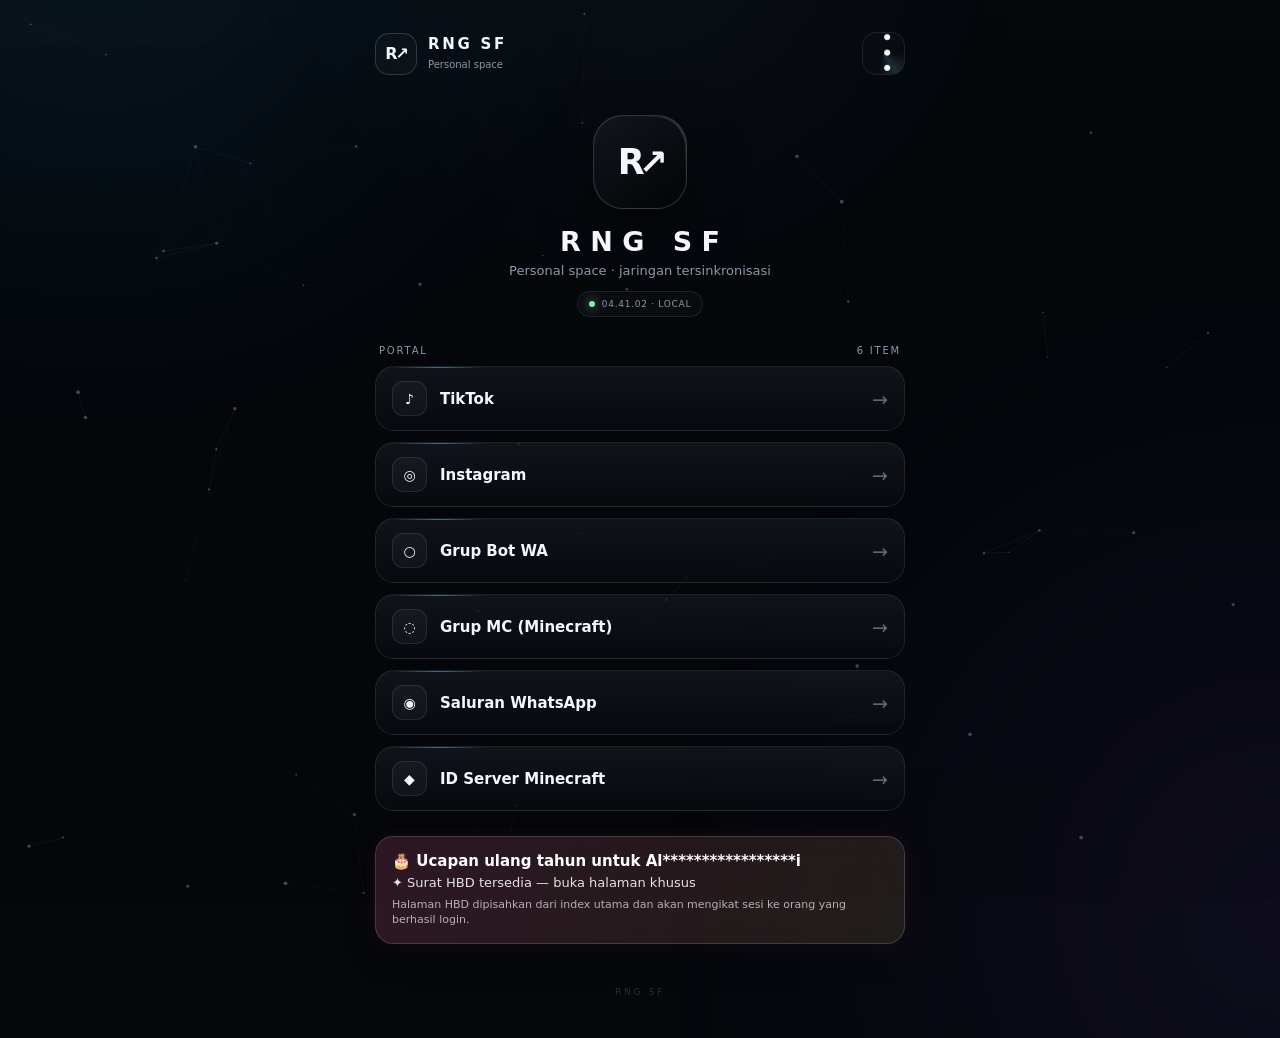
==== commit a6f89b3c: "Update project" ====
--- a/index.html
+++ b/index.html
@@ -3067,73 +3067,6 @@
 .hbdTitle{font-weight:700;font-size:15px}
 .hbdCountdown{font-size:13px;margin-top:5px;opacity:.88}
 .hbdWarning{font-size:11px;margin-top:7px;opacity:.66;line-height:1.4}
-.rngHbdModal{
-    position:fixed;inset:0;z-index:99999;display:none;
-    align-items:center;justify-content:center;padding:18px;
-    background:rgba(5,3,12,.72);backdrop-filter:blur(12px);
-}
-.rngHbdModal.show{display:flex}
-.rngHbdCard{
-    width:min(560px,100%);max-height:90vh;overflow:auto;
-    border:1px solid rgba(255,255,255,.14);border-radius:26px;
-    padding:24px;background:linear-gradient(160deg,rgba(26,17,38,.96),rgba(12,10,21,.97));
-    box-shadow:0 30px 90px rgba(0,0,0,.55),0 0 60px rgba(255,105,180,.10);
-    color:#fff;
-}
-.rngHbdEnvelope{
-    margin:12px auto 22px;width:min(340px,100%);height:210px;
-    position:relative;border-radius:18px;overflow:hidden;
-    background:linear-gradient(145deg,#21162a,#3a1d38);
-    border:1px solid rgba(255,255,255,.13);
-    box-shadow:0 20px 55px rgba(0,0,0,.45),0 0 35px rgba(255,105,180,.14);
-}
-.rngHbdEnvelope:before{
-    content:"";position:absolute;inset:0;
-    background:linear-gradient(135deg,transparent 49%,rgba(255,255,255,.08) 50%,transparent 51%),
-               linear-gradient(225deg,transparent 49%,rgba(255,255,255,.05) 50%,transparent 51%);
-}
-.rngHbdFlap{
-    position:absolute;left:0;right:0;top:0;height:112px;
-    background:linear-gradient(145deg,#4a2346,#28172e);
-    clip-path:polygon(0 0,100% 0,50% 100%);
-    transform-origin:top;transition:.8s ease;z-index:3;
-}
-.rngHbdEnvelope.open .rngHbdFlap{transform:rotateX(180deg);opacity:.12}
-.rngHbdSeal{
-    position:absolute;z-index:5;left:50%;top:52%;transform:translate(-50%,-50%);
-    width:58px;height:58px;border-radius:50%;
-    display:grid;place-items:center;font-size:25px;
-    background:radial-gradient(circle,#ffd88a,#9e5a48);
-    box-shadow:0 0 28px rgba(255,215,120,.45);
-    cursor:pointer;
-}
-.rngHbdEnvelope.open .rngHbdSeal{opacity:0;pointer-events:none}
-.rngHbdLetter{
-    position:absolute;z-index:2;left:10%;right:10%;top:18px;height:175px;
-    border-radius:12px;background:#fff9ef;color:#382638;
-    padding:18px;transform:translateY(85px);transition:1s ease;
-    overflow:auto;font-size:13px;line-height:1.65;
-}
-.rngHbdEnvelope.open .rngHbdLetter{transform:translateY(0)}
-.rngHbdInput{
-    width:100%;box-sizing:border-box;padding:13px 14px;border-radius:14px;
-    border:1px solid rgba(255,255,255,.13);background:rgba(255,255,255,.06);
-    color:#fff;outline:none;margin-top:10px;
-}
-.rngHbdAction{
-    width:100%;border:0;border-radius:14px;padding:13px 16px;margin-top:10px;
-    background:linear-gradient(135deg,#e77eb4,#d7a75e);color:#21131f;font-weight:800;cursor:pointer;
-}
-.rngHbdSecondary{
-    width:100%;border:1px solid rgba(255,255,255,.12);border-radius:14px;
-    padding:11px 16px;margin-top:9px;background:rgba(255,255,255,.05);color:#fff;cursor:pointer;
-}
-.rngHbdQuestion{margin-top:20px;padding-top:16px;border-top:1px solid rgba(255,255,255,.09)}
-.rngHbdQuestion textarea{min-height:90px;resize:vertical}
-.rngHbdHidden{display:none!important}
-.rngHbdCenter{text-align:center}
-.rngHbdMuted{opacity:.68;font-size:12px;line-height:1.55}
-.rngHbdStatus{margin:10px 0;padding:11px 13px;border-radius:13px;background:rgba(255,255,255,.05);font-size:12px}
 .rngFeatureDisabled{display:none!important}
 </style>
 
@@ -9192,385 +9125,110 @@
 
 <script id="rng-hbd-engine">
 /* =========================================================
-   RNG SF — HBD ENGINE
+   RNG SF — HBD LAUNCHER
+   ---------------------------------------------------------
+   HBD sekarang punya halaman sendiri di hbd/index.html.
+   Index utama hanya menjadi pintu masuk + countdown.
    ========================================================= */
-
-/*
- * FALSE = mode testing:
- *   tombol HBD tetap muncul walaupun belum masuk 24 jam.
- *
- * TRUE = mode produksi:
- *   tombol HBD hanya muncul mulai 24 jam sebelum ulang tahun.
- *
- * Kalau sudah selesai testing, cukup ubah FALSE -> TRUE.
- */
-const HBD_24H_ONLY = false; // kompatibilitas lama; kontrol aktif ada di config/control.js
-
-const HBD_WHATSAPP = window.RNG_CONTROL?.contact?.whatsapp || "6285745596459";
-
 (function(){
-    if(typeof ACCESS_DATA === "undefined") return;
-
-    const people = [
-        ...(Array.isArray(ACCESS_DATA.special) ? ACCESS_DATA.special : []),
-        ...(Array.isArray(ACCESS_DATA.classmates) ? ACCESS_DATA.classmates : []),
-        ...(Array.isArray(ACCESS_DATA.superSpecial) ? ACCESS_DATA.superSpecial : [])
-    ].filter(p =>
-        p &&
-        p.enabled !== false &&
-        p.birthday &&
-        /^\d{8}$/.test(String(p.birthday)) &&
-        (!window.RNG_CONTROL || window.RNG_CONTROL.hbd?.enabled !== false)
-    );
-
-    function maskedName(name){
-        name = String(name || "seseorang").trim();
-        if(name.length <= 2) return name[0] + "*";
-        if(name.length <= 4) return name[0] + "*".repeat(name.length-2) + name.at(-1);
-        return name.slice(0,2) + "*".repeat(Math.max(2,name.length-3)) + name.at(-1);
+    const enabled = typeof window.rngFeatureEnabled === "function"
+        ? window.rngFeatureEnabled("hbd")
+        : true;
+
+    const list = document.querySelector("#portalList");
+    if(!list || !enabled) return;
+
+    const data = Array.isArray(window.HBD_DATA) ? window.HBD_DATA : [];
+    const valid = data.filter(p => p && p.enabled !== false && /^\d{8}$/.test(String(p.ulta || p.birthday || "")));
+    if(!valid.length) return;
+
+    const wrap=document.createElement("div");
+    wrap.className="hbdPortalWrap";
+    wrap.id="rngHbdPortal";
+    list.appendChild(wrap);
+
+    const btn=document.createElement("button");
+    btn.className="hbdPortalButton";
+    btn.type="button";
+    wrap.appendChild(btn);
+
+    function codeOf(p){ return String(p.ulta || p.birthday); }
+    function birthdayThisYear(p,year){
+        const c=codeOf(p);
+        return new Date(year,Number(c.slice(2,4))-1,Number(c.slice(0,2)),0,0,0,0);
     }
-
-    function dateParts(b){
-        return {
-            day:Number(b.slice(0,2)),
-            month:Number(b.slice(2,4)),
-            year:Number(b.slice(4,8))
-        };
+    function windowOf(p,now){
+        const birthday=birthdayThisYear(p,now.getFullYear());
+        const start=new Date(birthday.getTime() - Number(window.RNG_CONTROL?.hbd?.startHoursBeforeBirthday || 0)*3600000);
+        const end=new Date(birthday.getTime() + Number(window.RNG_CONTROL?.hbd?.endHoursAfterBirthday || 0)*3600000);
+        return {birthday,start,end};
     }
-
-    function birthdayThisYear(p, year){
-        const d=dateParts(String(p.birthday));
-        return new Date(year,d.month-1,d.day,0,0,0,0);
+    function scheduleEnabled(){
+        return typeof window.rngHbdScheduleEnabled === "function"
+            ? window.rngHbdScheduleEnabled()
+            : false;
     }
-
-    function nextOccurrence(p, now){
+    function allowed(p,now){
+        if(!scheduleEnabled()) return true;
+        const w=windowOf(p,now);
+        return now>=w.start && now<=w.end;
+    }
+    function nextBirthday(p,now){
         let d=birthdayThisYear(p,now.getFullYear());
         if(d < now) d=birthdayThisYear(p,now.getFullYear()+1);
         return d;
     }
-
-    function diffParts(ms){
-        ms=Math.max(0,ms);
-        const total=Math.floor(ms/1000);
-        const days=Math.floor(total/86400);
-        const hours=Math.floor((total%86400)/3600);
-        const minutes=Math.floor((total%3600)/60);
-        const seconds=total%60;
-        return {days,hours,minutes,seconds};
-    }
-
-    function nearest(now){
-        let best=null;
-        for(const p of people){
-            const d=nextOccurrence(p,now);
-            const delta=d-now;
-            if(!best || delta<best.delta) best={person:p,date:d,delta};
-        }
-        return best;
-    }
-
-    function inBirthdayWindow(p,now){
-        if(typeof window.rngHbdWindow === "function"){
-            return window.rngHbdWindow(p,now);
-        }
-        const thisYear=birthdayThisYear(p,now.getFullYear());
-        const start=new Date(thisYear.getTime()-86400000);
-        return now>=start && now<=thisYear;
-    }
-
-    function scheduleAllows(now){
-        if(window.RNG_CONTROL?.hbd?.enabled === false) return false;
-        if(typeof window.rngHbdScheduleEnabled === "function" && window.rngHbdScheduleEnabled()) return true;
-        return true;
-    }
-
-    function validCode(person, code){
-        return String(code||"").replace(/\D/g,"") === String(person.birthday);
-    }
-
-    function hbdMessage(person){
-        if(typeof HBD_MESSAGE_DATA !== "undefined"){
-            const key=person.hbdMessageNo;
-            if(key && HBD_MESSAGE_DATA[key]) return HBD_MESSAGE_DATA[key];
-            if(HBD_MESSAGE_DATA.default) return HBD_MESSAGE_DATA.default;
-        }
-        return `Selamat ulang tahun yaa, ${person.nickname || person.fullName || "kamu"}. 🎂🤍\n\nSemoga umur yang baru membawa banyak kesehatan, kebahagiaan, dan hal-hal baik.`;
-    }
-
-    function fmtDate(d){
-        return d.toLocaleDateString("id-ID",{day:"2-digit",month:"long",year:"numeric"});
-    }
-
-    const list=document.querySelector("#portalList");
-    if(!list) return;
-
-    const wrap=document.createElement("div");
-    wrap.className="hbdPortalWrap";
-    wrap.id="rngHbdPortal";
-    wrap.classList.add("rngHbdHidden");
-    list.appendChild(wrap);
-
-    const btn=document.createElement("button");
-    btn.className="hbdPortalButton";
-    btn.type="button";
-    btn.innerHTML=`
-        <div class="hbdTitle">🎂 <span id="rngHbdTitle">Ucapan ulang tahun</span></div>
-        <div class="hbdCountdown" id="rngHbdCountdown"></div>
-        <div class="hbdWarning">00:00 (waktu) · siapapun tolong jangan pencet ini kalau bukan yang bersangkutan. 🤍</div>
-    `;
-    wrap.appendChild(btn);
-
-    const modal=document.createElement("div");
-    modal.className="rngHbdModal";
-    modal.innerHTML=`
-      <div class="rngHbdCard">
-        <div id="rngHbdContent"></div>
-      </div>`;
-    document.body.appendChild(modal);
-    const content=modal.querySelector("#rngHbdContent");
-
-    let selected=null;
-
-    function showModal(html){
-        content.innerHTML=html;
-        modal.classList.add("show");
-    }
-
-    function closeModal(){
-        modal.classList.remove("show");
-        content.innerHTML="";
-    }
-
-    function openFor(person){
-        selected=person;
-        const d=dateParts(person.birthday);
-        showModal(`
-          <div class="rngHbdCenter">
-            <div style="font-size:30px">🎁</div>
-            <h2>Ucapan ulang tahun</h2>
-            <p class="rngHbdMuted">Untuk ${maskedName(person.nickname || person.fullName)}</p>
-          </div>
-          <div class="rngHbdStatus">
-            Tanggal ulang tahun: <b>${String(d.day).padStart(2,"0")}-${String(d.month).padStart(2,"0")}-${d.year}</b>
-          </div>
-          <p>Kalau kamu memang orang yang bersangkutan, masukkan kode ulang tahunmu untuk membuka hadiahnya.</p>
-          <input class="rngHbdInput" id="rngHbdCode" inputmode="numeric" maxlength="8" placeholder="Kode ulang tahun · DDMMYYYY">
-          <button class="rngHbdAction" id="rngHbdVerify">VERIFIKASI & BUKA 🎁</button>
-          <button class="rngHbdSecondary" id="rngHbdClose">Tutup</button>
-          <div id="rngHbdError" class="rngHbdMuted" style="margin-top:10px"></div>
-        `);
-        content.querySelector("#rngHbdClose").onclick=closeModal;
-        content.querySelector("#rngHbdVerify").onclick=()=>{
-            const code=content.querySelector("#rngHbdCode").value;
-            const err=content.querySelector("#rngHbdError");
-            if(!validCode(person,code)){
-                err.textContent="Kode ulang tahunnya belum benar. Kalau kamu bukan orangnya, sebaiknya berhenti sampai di sini. 🤍";
-                return;
-            }
-            showBirthday(person);
+    function diff(ms){
+        const total=Math.max(0,Math.floor(ms/1000));
+        return {
+            days:Math.floor(total/86400),
+            hours:Math.floor((total%86400)/3600),
+            minutes:Math.floor((total%3600)/60),
+            seconds:total%60
         };
     }
-
-    function showBirthday(person){
-        const msg=hbdMessage(person);
-        showModal(`
-          <div class="rngHbdCenter">
-            <div style="font-size:34px">💌</div>
-            <h2>Untuk ${person.nickname || person.fullName}</h2>
-            <p class="rngHbdMuted">Selamat ulang tahun. 🎂</p>
-          </div>
-          <div class="rngHbdEnvelope" id="rngHbdEnvelope">
-             <div class="rngHbdFlap"></div>
-             <div class="rngHbdLetter">${msg.split("\n\n").map(x=>`<p>${x.replace(/\n/g,"<br>")}</p>`).join("")}</div>
-             <div class="rngHbdSeal" id="rngHbdSeal">💗</div>
-          </div>
-          <p class="rngHbdCenter rngHbdMuted">Tekan segel untuk membuka surat.</p>
-          <div id="rngHbdAfterOpen" class="rngHbdHidden">
-            <div class="rngHbdQuestion">
-              <b>Kalau boleh jujur, apa yang pertama kali kamu pikirkan setelah selesai membaca?</b>
-              <textarea class="rngHbdInput" id="hbdAnswer" placeholder="Tulis jawabanmu..."></textarea>
-            </div>
-            <div id="rngHbdResponseButtons">
-                <button class="rngHbdAction" id="hbdWa">Kirim jawaban lewat WhatsApp 💬</button>
-                <button class="rngHbdSecondary" id="hbdEmail">Kirim lewat Email ✉️</button>
-                <button class="rngHbdSecondary" id="hbdTikTok">Salin untuk TikTok 🎵</button>
-                <button class="rngHbdSecondary" id="hbdCopy">Salin Pesan 📋</button>
-            </div>
-            <button class="rngHbdSecondary" id="rngHbdDone">Selesai</button>
-          </div>
-        `);
-
-        content.querySelector("#rngHbdSeal").onclick=()=>{
-            const env=content.querySelector("#rngHbdEnvelope");
-            env.classList.add("open");
-            content.querySelector("#rngHbdAfterOpen").classList.remove("rngHbdHidden");
-        };
-
-        function buildResponseText(){
-            const answer=content.querySelector("#hbdAnswer").value.trim() || "(tidak diisi)";
-            const name=person.nickname || person.fullName || "kamu";
-            return `Halo! Aku sudah selesai membuka surat ulang tahunnya. 🤍
-
-Nama: ${name}
-Ulang tahun: ${fmtDate(birthdayThisYear(person,new Date().getFullYear()))}
-
-Jawabanku:
-
-1. Apa yang pertama kali aku pikirkan setelah selesai membaca:
-   ${answer}
-
-Aku sudah benar-benar sampai di akhir dan sudah membaca semuanya. Makasih ya.`;
-        }
-
-        async function copyResponse(text){
-            try{
-                if(navigator.clipboard?.writeText){
-                    await navigator.clipboard.writeText(text);
-                    return true;
-                }
-            }catch(e){}
-
-            const temp=document.createElement("textarea");
-            temp.value=text;
-            temp.style.position="fixed";
-            temp.style.opacity="0";
-            document.body.appendChild(temp);
-            temp.focus();
-            temp.select();
-            let ok=false;
-            try{ ok=document.execCommand("copy"); }catch(e){}
-            temp.remove();
-            return ok;
-        }
-
-        function methodEnabled(name){
-            return window.RNG_CONTROL?.hbd?.responseMethods?.[name] !== false;
-        }
-
-        const responseButtons=content.querySelector("#rngHbdResponseButtons");
-        if(!window.RNG_CONTROL?.hbd?.response || window.RNG_CONTROL?.hbd?.enabled === false){
-            responseButtons?.classList.add("rngFeatureDisabled");
-        }else{
-            [
-                ["hbdWa","whatsapp"],
-                ["hbdEmail","email"],
-                ["hbdTikTok","tiktok"],
-                ["hbdCopy","copy"]
-            ].forEach(([id,key])=>{
-                const el=content.querySelector("#"+id);
-                if(el && !methodEnabled(key)) el.classList.add("rngFeatureDisabled");
-            });
-        }
-
-        content.querySelector("#hbdWa").onclick=()=>{
-            const text=buildResponseText();
-            const number=window.RNG_CONTROL?.contact?.whatsapp || HBD_WHATSAPP;
-            if(!number) return;
-            window.open("https://wa.me/"+number+"?text="+encodeURIComponent(text),"_blank");
-        };
-
-        content.querySelector("#hbdEmail").onclick=()=>{
-            const text=buildResponseText();
-            const email=String(window.RNG_CONTROL?.contact?.email || "").trim();
-            const subject="Pesan setelah membaca HBD";
-            const target=email ? email : "";
-            window.location.href=`mailto:${target}?subject=${encodeURIComponent(subject)}&body=${encodeURIComponent(text)}`;
-        };
-
-        content.querySelector("#hbdTikTok").onclick=async()=>{
-            const text=buildResponseText();
-            const copied=await copyResponse(text);
-            const url=String(window.RNG_CONTROL?.contact?.tiktok || "https://www.tiktok.com/").trim();
-            const button=content.querySelector("#hbdTikTok");
-            if(button) button.textContent=copied ? "Pesan tersalin ✓ Buka TikTok" : "Salin gagal — coba lagi";
-            if(copied && url) window.open(url,"_blank");
-        };
-
-        content.querySelector("#hbdCopy").onclick=async()=>{
-            const copied=await copyResponse(buildResponseText());
-            const button=content.querySelector("#hbdCopy");
-            if(button) button.textContent=copied ? "Pesan tersalin ✓" : "Gagal menyalin — coba lagi";
-        };
-
-        content.querySelector("#rngHbdDone").onclick=closeModal;
+    function masked(name){
+        name=String(name||"seseorang");
+        if(name.length<=2) return name[0]+"*";
+        if(name.length<=4) return name[0]+"*".repeat(name.length-2)+name.at(-1);
+        return name.slice(0,2)+"*".repeat(Math.max(2,name.length-3))+name.at(-1);
     }
 
     btn.onclick=()=>{
         const now=new Date();
-        const useSchedule = typeof window.rngHbdScheduleEnabled === "function"
-            ? window.rngHbdScheduleEnabled()
-            : HBD_24H_ONLY;
-        const candidates=people.filter(p=>!useSchedule || inBirthdayWindow(p,now));
+        const candidates=valid.filter(p=>allowed(p,now));
         if(!candidates.length) return;
-
-        const active=candidates.filter(p=>inBirthdayWindow(p,now));
-        if(active.length===1){
-            openFor(active[0]);
-            return;
-        }
-
-        if(active.length>1){
-            showModal(`
-              <h2 class="rngHbdCenter">Pilih ucapan</h2>
-              <p class="rngHbdMuted rngHbdCenter">Ada lebih dari satu ulang tahun yang sedang masuk waktunya.</p>
-              ${active.map((p,i)=>`
-                <button class="rngHbdSecondary" data-hbd-index="${i}">
-                  🎂 Ucapan untuk ${maskedName(p.nickname || p.fullName)}
-                </button>`).join("")}
-              <button class="rngHbdSecondary" id="rngHbdClose">Tutup</button>
-            `);
-            content.querySelectorAll("[data-hbd-index]").forEach(x=>{
-                x.onclick=()=>openFor(active[Number(x.dataset.hbdIndex)]);
-            });
-            content.querySelector("#rngHbdClose").onclick=closeModal;
-            return;
-        }
-
-        /* Testing mode: allow choosing nearest person even outside 24h. */
-        openFor(nearest(now).person);
+        // Untuk sekarang setiap entry HBD membuka halaman HBD sendiri.
+        const target=candidates[0];
+        const id=encodeURIComponent(String(target.id || ""));
+        window.location.href=`hbd/index.html?id=${id}`;
     };
 
     function refresh(){
         const now=new Date();
-        const useSchedule = typeof window.rngHbdScheduleEnabled === "function"
-            ? window.rngHbdScheduleEnabled()
-            : HBD_24H_ONLY;
-        const eligible=people.filter(p=>!useSchedule || inBirthdayWindow(p,now));
-
-        if(!eligible.length){
-            wrap.classList.add("rngHbdHidden");
-            return;
-        }
+        const target=valid.find(p=>allowed(p,now)) || valid[0];
+        const active=valid.filter(p=>allowed(p,now));
+        const name=target.nama || target.nickname || target.fullName || "seseorang";
 
         wrap.classList.remove("rngHbdHidden");
-
-        const active=people.filter(p=>inBirthdayWindow(p,now));
-        let target=active[0] || nearest(now).person;
-        const occ=active[0] ? birthdayThisYear(target,now.getFullYear()) : nextOccurrence(target,now);
-        const delta=occ-now;
-        const x=diffParts(delta);
-
-        btn.querySelector("#rngHbdTitle").textContent=
-            `Ucapan ulang tahun untuk ${maskedName(target.nickname || target.fullName)}`;
-
-        if(active.length){
-            btn.querySelector("#rngHbdCountdown").textContent=
-                delta<=0 ? "🎉 Sekarang waktunya — buka kalau kamu orangnya." :
-                `Menuju 00:00 · ${x.hours}j ${x.minutes}m ${x.seconds}d`;
-        }else{
-            btn.querySelector("#rngHbdCountdown").textContent=
-                `Mode testing · ${x.days}h ${x.hours}j ${x.minutes}m ${x.seconds}d`;
+        btn.disabled=!active.length;
+        btn.innerHTML=`
+            <div class="hbdTitle">🎂 Ucapan ulang tahun untuk ${masked(name)}</div>
+            <div class="hbdCountdown">${active.length ? "✦ Surat HBD tersedia — buka halaman khusus" : "Belum masuk waktu surat"}</div>
+            <div class="hbdWarning">Halaman HBD dipisahkan dari index utama dan akan mengikat sesi ke orang yang berhasil login.</div>
+        `;
+
+        if(!active.length && scheduleEnabled()){
+            const next=nextBirthday(target,now);
+            const x=diff(next-now);
+            btn.querySelector(".hbdCountdown").textContent=
+                `Menuju waktu berikutnya · ${x.days}h ${String(x.hours).padStart(2,"0")}j ${String(x.minutes).padStart(2,"0")}m`;
         }
     }
 
-    window.RNG_HBD={
-        open:()=>btn.click(),
-        refresh,
-        set24HOnly:(value)=>window.location.reload()
-    };
-
     refresh();
     setInterval(refresh,1000);
+    window.RNG_HBD={open:()=>btn.click(),refresh};
 })();
 </script>
 
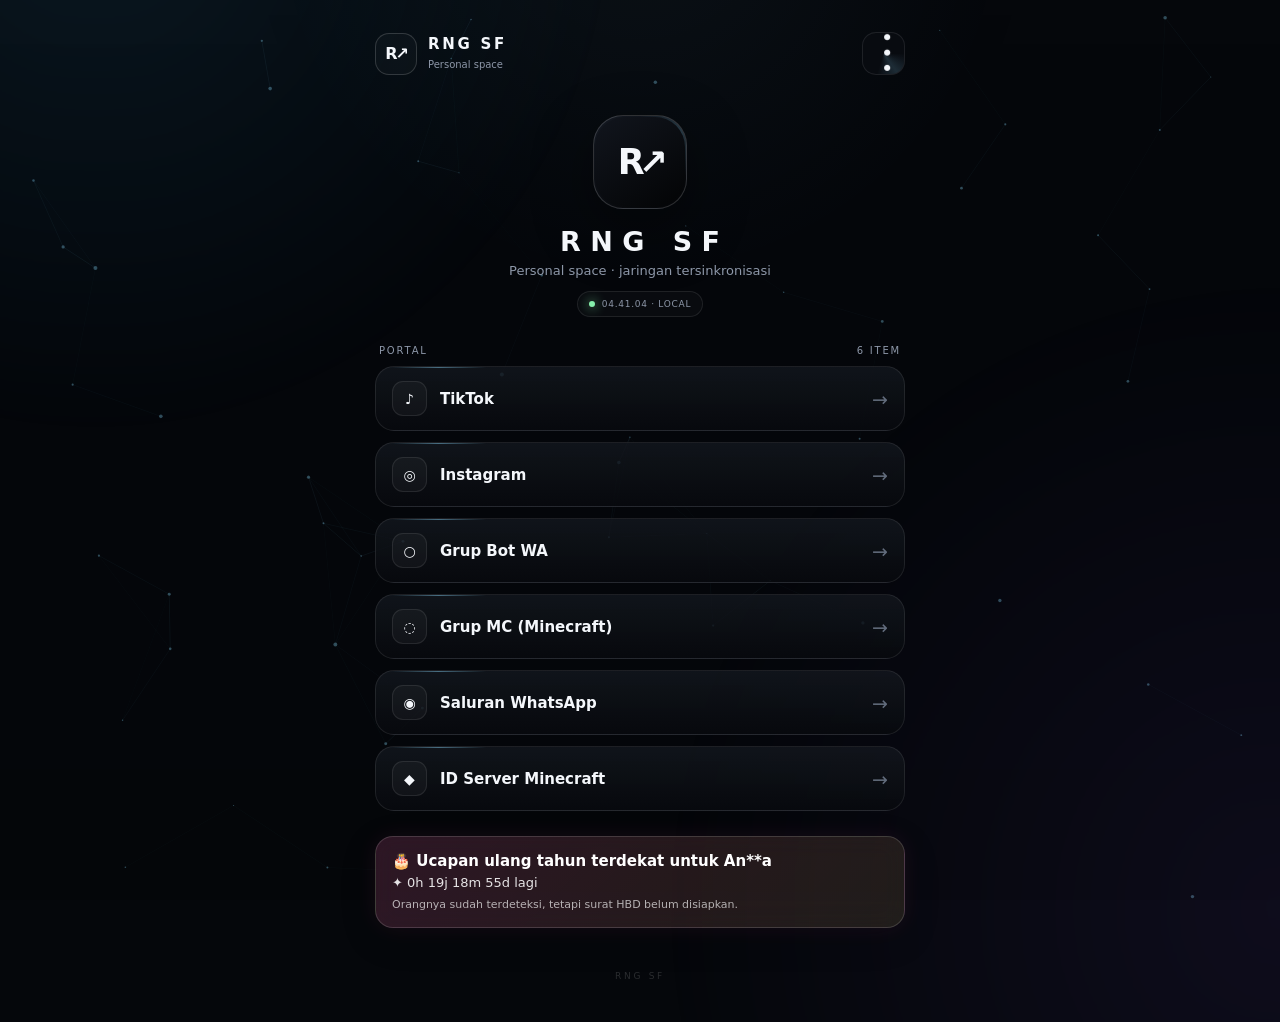
==== commit 57d00245: "Update HBD fix 2026-09-26" ====
--- a/index.html
+++ b/index.html
@@ -9127,8 +9127,11 @@
 /* =========================================================
    RNG SF — HBD LAUNCHER
    ---------------------------------------------------------
-   HBD sekarang punya halaman sendiri di hbd/index.html.
-   Index utama hanya menjadi pintu masuk + countdown.
+   Menampilkan ULTA TERDEKAT dari seluruh data akses, bukan
+   hanya dari daftar surat HBD yang sudah dibuat.
+   Kalau surat untuk orang tersebut belum tersedia, kartu tetap
+   menunjukkan siapa yang ulang tahun terdekat dan menjelaskan
+   bahwa suratnya belum disiapkan.
    ========================================================= */
 (function(){
     const enabled = typeof window.rngFeatureEnabled === "function"
@@ -9138,8 +9141,21 @@
     const list = document.querySelector("#portalList");
     if(!list || !enabled) return;
 
-    const data = Array.isArray(window.HBD_DATA) ? window.HBD_DATA : [];
-    const valid = data.filter(p => p && p.enabled !== false && /^\d{8}$/.test(String(p.ulta || p.birthday || "")));
+    const accessDatabase = typeof ACCESS_DATA !== "undefined" ? ACCESS_DATA : {};
+    const accessGroups = [
+        ...(Array.isArray(accessDatabase.special) ? accessDatabase.special : []),
+        ...(Array.isArray(accessDatabase.classmates) ? accessDatabase.classmates : []),
+        ...(Array.isArray(accessDatabase.superSpecial) ? accessDatabase.superSpecial : [])
+    ];
+
+    const hbdLetters = Array.isArray(window.HBD_DATA) ? window.HBD_DATA : [];
+
+    const valid = accessGroups.filter(p =>
+        p &&
+        p.enabled !== false &&
+        /^\d{8}$/.test(String(p.birthday || p.ulta || ""))
+    );
+
     if(!valid.length) return;
 
     const wrap=document.createElement("div");
@@ -9152,32 +9168,39 @@
     btn.type="button";
     wrap.appendChild(btn);
 
-    function codeOf(p){ return String(p.ulta || p.birthday); }
+    function codeOf(p){ return String(p.birthday || p.ulta || ""); }
+
     function birthdayThisYear(p,year){
         const c=codeOf(p);
         return new Date(year,Number(c.slice(2,4))-1,Number(c.slice(0,2)),0,0,0,0);
     }
-    function windowOf(p,now){
-        const birthday=birthdayThisYear(p,now.getFullYear());
+
+    function nextBirthday(p,now){
+        let d=birthdayThisYear(p,now.getFullYear());
+        if(d < now) d=birthdayThisYear(p,now.getFullYear()+1);
+        return d;
+    }
+
+    function windowOfYear(p,year){
+        const birthday=birthdayThisYear(p,year);
         const start=new Date(birthday.getTime() - Number(window.RNG_CONTROL?.hbd?.startHoursBeforeBirthday || 0)*3600000);
         const end=new Date(birthday.getTime() + Number(window.RNG_CONTROL?.hbd?.endHoursAfterBirthday || 0)*3600000);
         return {birthday,start,end};
     }
+
     function scheduleEnabled(){
         return typeof window.rngHbdScheduleEnabled === "function"
             ? window.rngHbdScheduleEnabled()
             : false;
     }
+
     function allowed(p,now){
         if(!scheduleEnabled()) return true;
-        const w=windowOf(p,now);
-        return now>=w.start && now<=w.end;
+        const current=windowOfYear(p,now.getFullYear());
+        const next=windowOfYear(p,now.getFullYear()+1);
+        return (now>=current.start && now<=current.end) || (now>=next.start && now<=next.end);
     }
-    function nextBirthday(p,now){
-        let d=birthdayThisYear(p,now.getFullYear());
-        if(d < now) d=birthdayThisYear(p,now.getFullYear()+1);
-        return d;
-    }
+
     function diff(ms){
         const total=Math.max(0,Math.floor(ms/1000));
         return {
@@ -9187,6 +9210,7 @@
             seconds:total%60
         };
     }
+
     function masked(name){
         name=String(name||"seseorang");
         if(name.length<=2) return name[0]+"*";
@@ -9194,36 +9218,69 @@
         return name.slice(0,2)+"*".repeat(Math.max(2,name.length-3))+name.at(-1);
     }
 
+    function findLetter(person){
+        const id=String(person?.id || "");
+        const code=codeOf(person);
+        return hbdLetters.find(p =>
+            p &&
+            p.enabled !== false &&
+            (String(p.id || "") === id || String(p.ulta || p.birthday || "") === code)
+        ) || null;
+    }
+
+    function nearest(list,now){
+        let best=null;
+        for(const p of list){
+            const date=nextBirthday(p,now);
+            const delta=date-now;
+            if(!best || delta<best.delta){
+                best={person:p,date,delta};
+            }
+        }
+        return best;
+    }
+
     btn.onclick=()=>{
         const now=new Date();
         const candidates=valid.filter(p=>allowed(p,now));
-        if(!candidates.length) return;
-        // Untuk sekarang setiap entry HBD membuka halaman HBD sendiri.
-        const target=candidates[0];
-        const id=encodeURIComponent(String(target.id || ""));
+        const target=nearest(candidates.length ? candidates : valid,now);
+        if(!target) return;
+
+        const letter=findLetter(target.person);
+        if(!letter){
+            btn.animate(
+                [
+                    {transform:"scale(1)"},
+                    {transform:"scale(.985)"},
+                    {transform:"scale(1)"}
+                ],
+                {duration:220}
+            );
+            return;
+        }
+
+        const id=encodeURIComponent(String(letter.id || target.person.id || ""));
         window.location.href=`hbd/index.html?id=${id}`;
     };
 
     function refresh(){
         const now=new Date();
-        const target=valid.find(p=>allowed(p,now)) || valid[0];
-        const active=valid.filter(p=>allowed(p,now));
-        const name=target.nama || target.nickname || target.fullName || "seseorang";
+        const candidates=valid.filter(p=>allowed(p,now));
+        const target=nearest(candidates.length ? candidates : valid,now);
+        if(!target) return;
+
+        const person=target.person;
+        const letter=findLetter(person);
+        const name=person.nickname || person.nama || person.fullName || "seseorang";
+        const x=diff(target.date-now);
 
         wrap.classList.remove("rngHbdHidden");
-        btn.disabled=!active.length;
+        btn.disabled=false;
         btn.innerHTML=`
-            <div class="hbdTitle">🎂 Ucapan ulang tahun untuk ${masked(name)}</div>
-            <div class="hbdCountdown">${active.length ? "✦ Surat HBD tersedia — buka halaman khusus" : "Belum masuk waktu surat"}</div>
-            <div class="hbdWarning">Halaman HBD dipisahkan dari index utama dan akan mengikat sesi ke orang yang berhasil login.</div>
+            <div class="hbdTitle">🎂 Ucapan ulang tahun terdekat untuk ${masked(name)}</div>
+            <div class="hbdCountdown">✦ ${x.days}h ${String(x.hours).padStart(2,"0")}j ${String(x.minutes).padStart(2,"0")}m ${String(x.seconds).padStart(2,"0")}d lagi</div>
+            <div class="hbdWarning">${letter ? "Surat HBD tersedia — buka halaman khusus" : "Orangnya sudah terdeteksi, tetapi surat HBD belum disiapkan."}</div>
         `;
-
-        if(!active.length && scheduleEnabled()){
-            const next=nextBirthday(target,now);
-            const x=diff(next-now);
-            btn.querySelector(".hbdCountdown").textContent=
-                `Menuju waktu berikutnya · ${x.days}h ${String(x.hours).padStart(2,"0")}j ${String(x.minutes).padStart(2,"0")}m`;
-        }
     }
 
     refresh();
